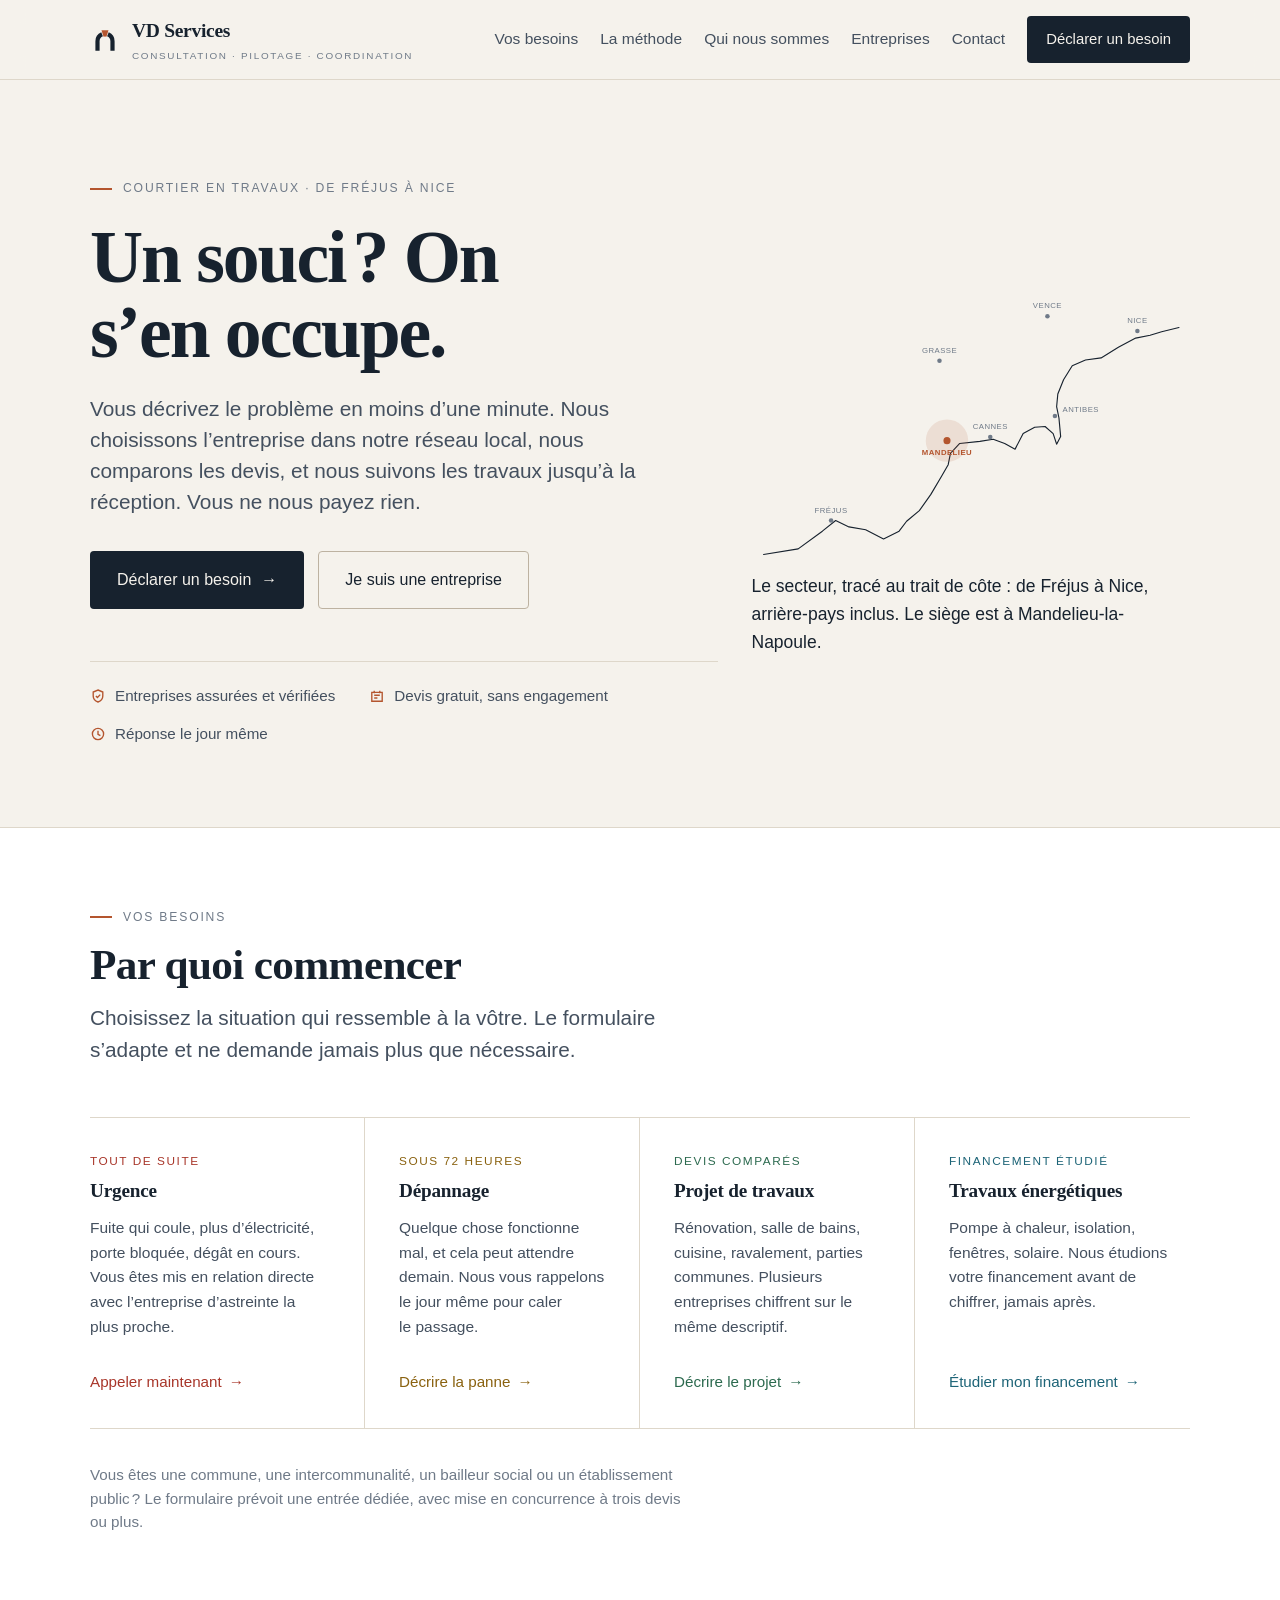
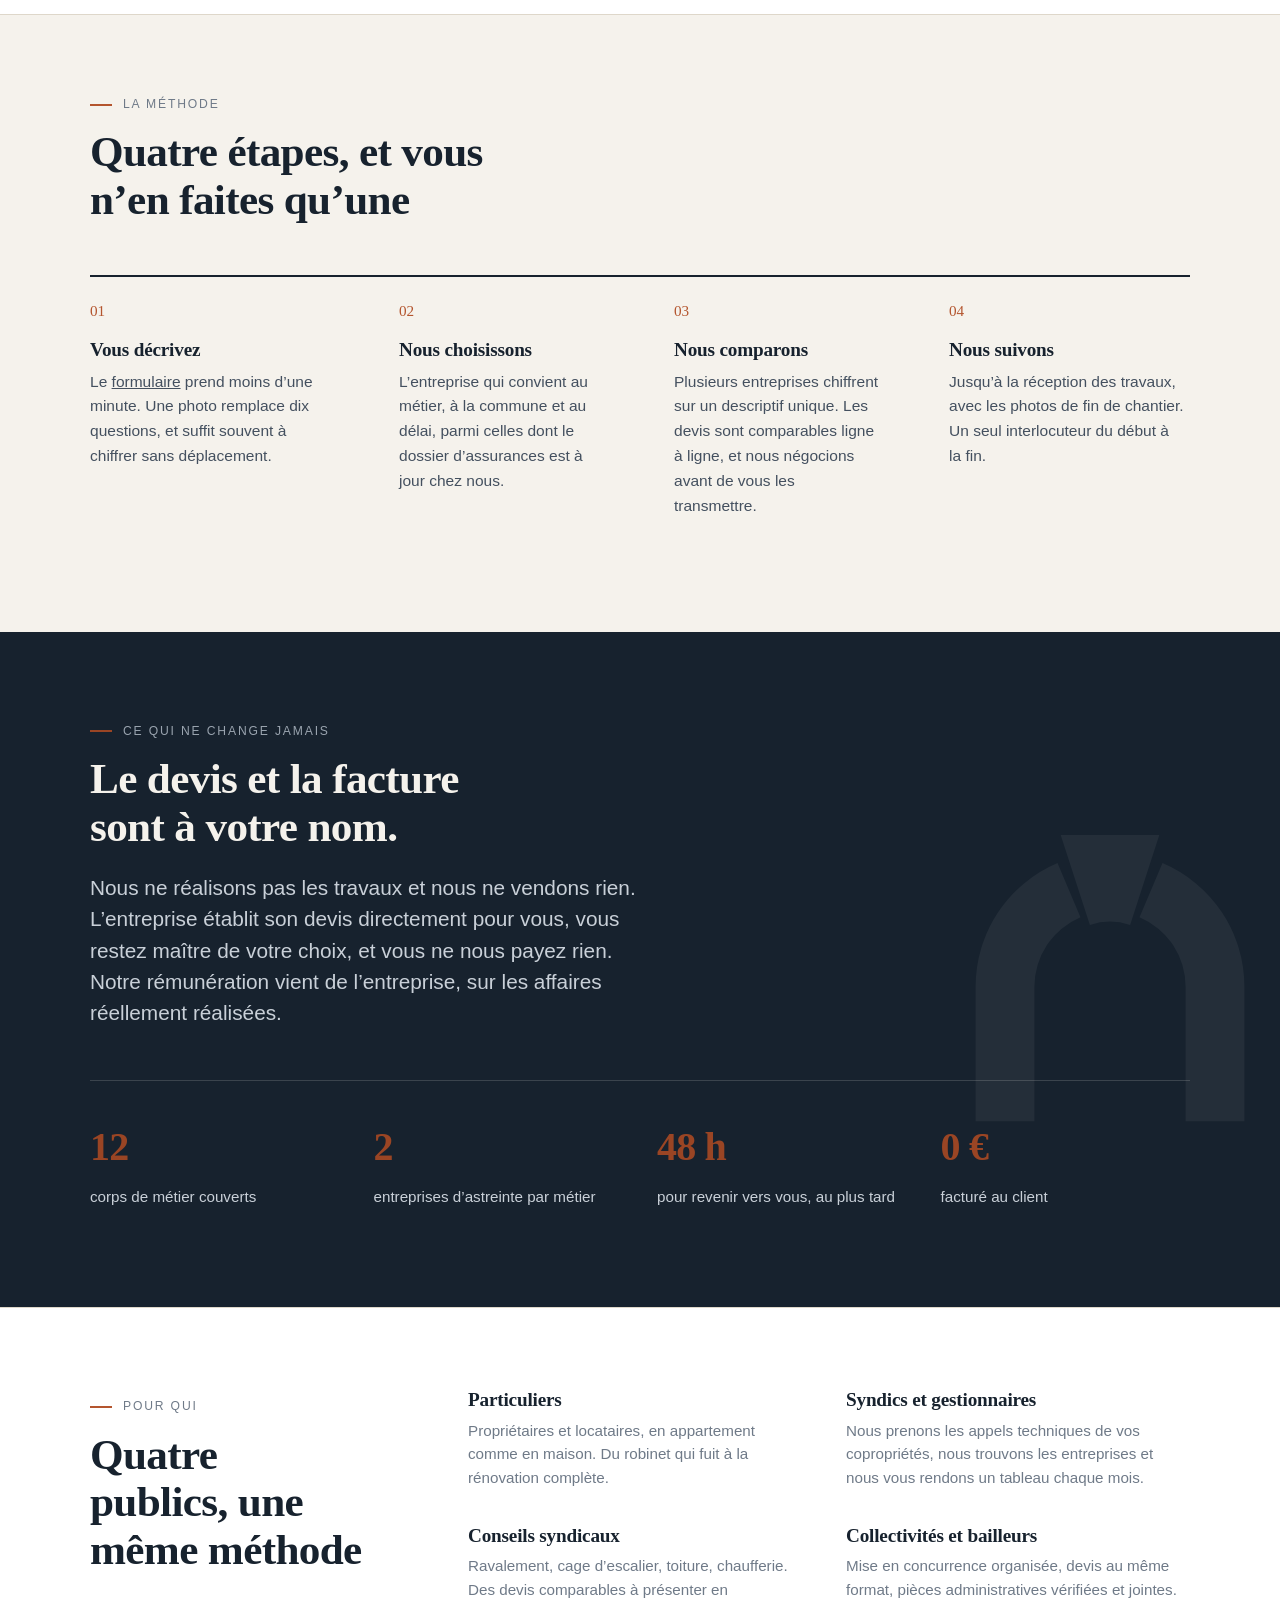
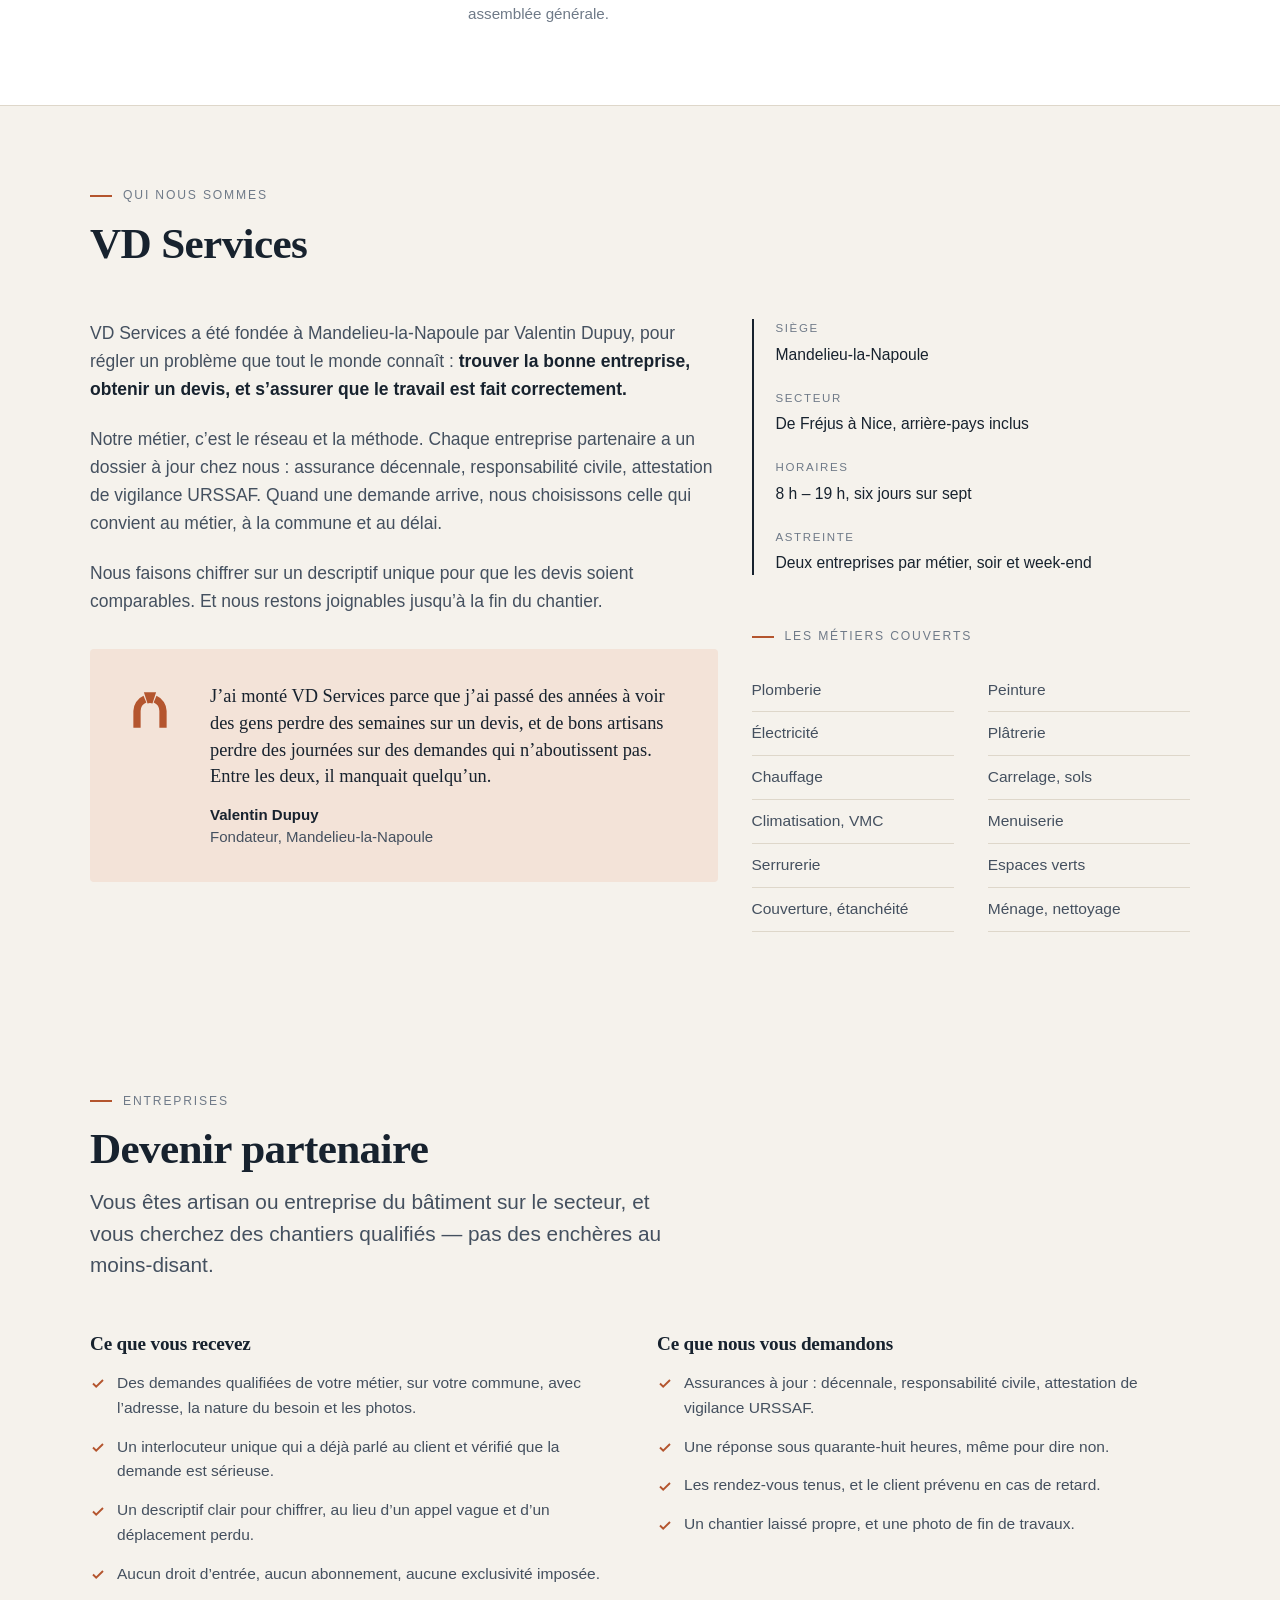
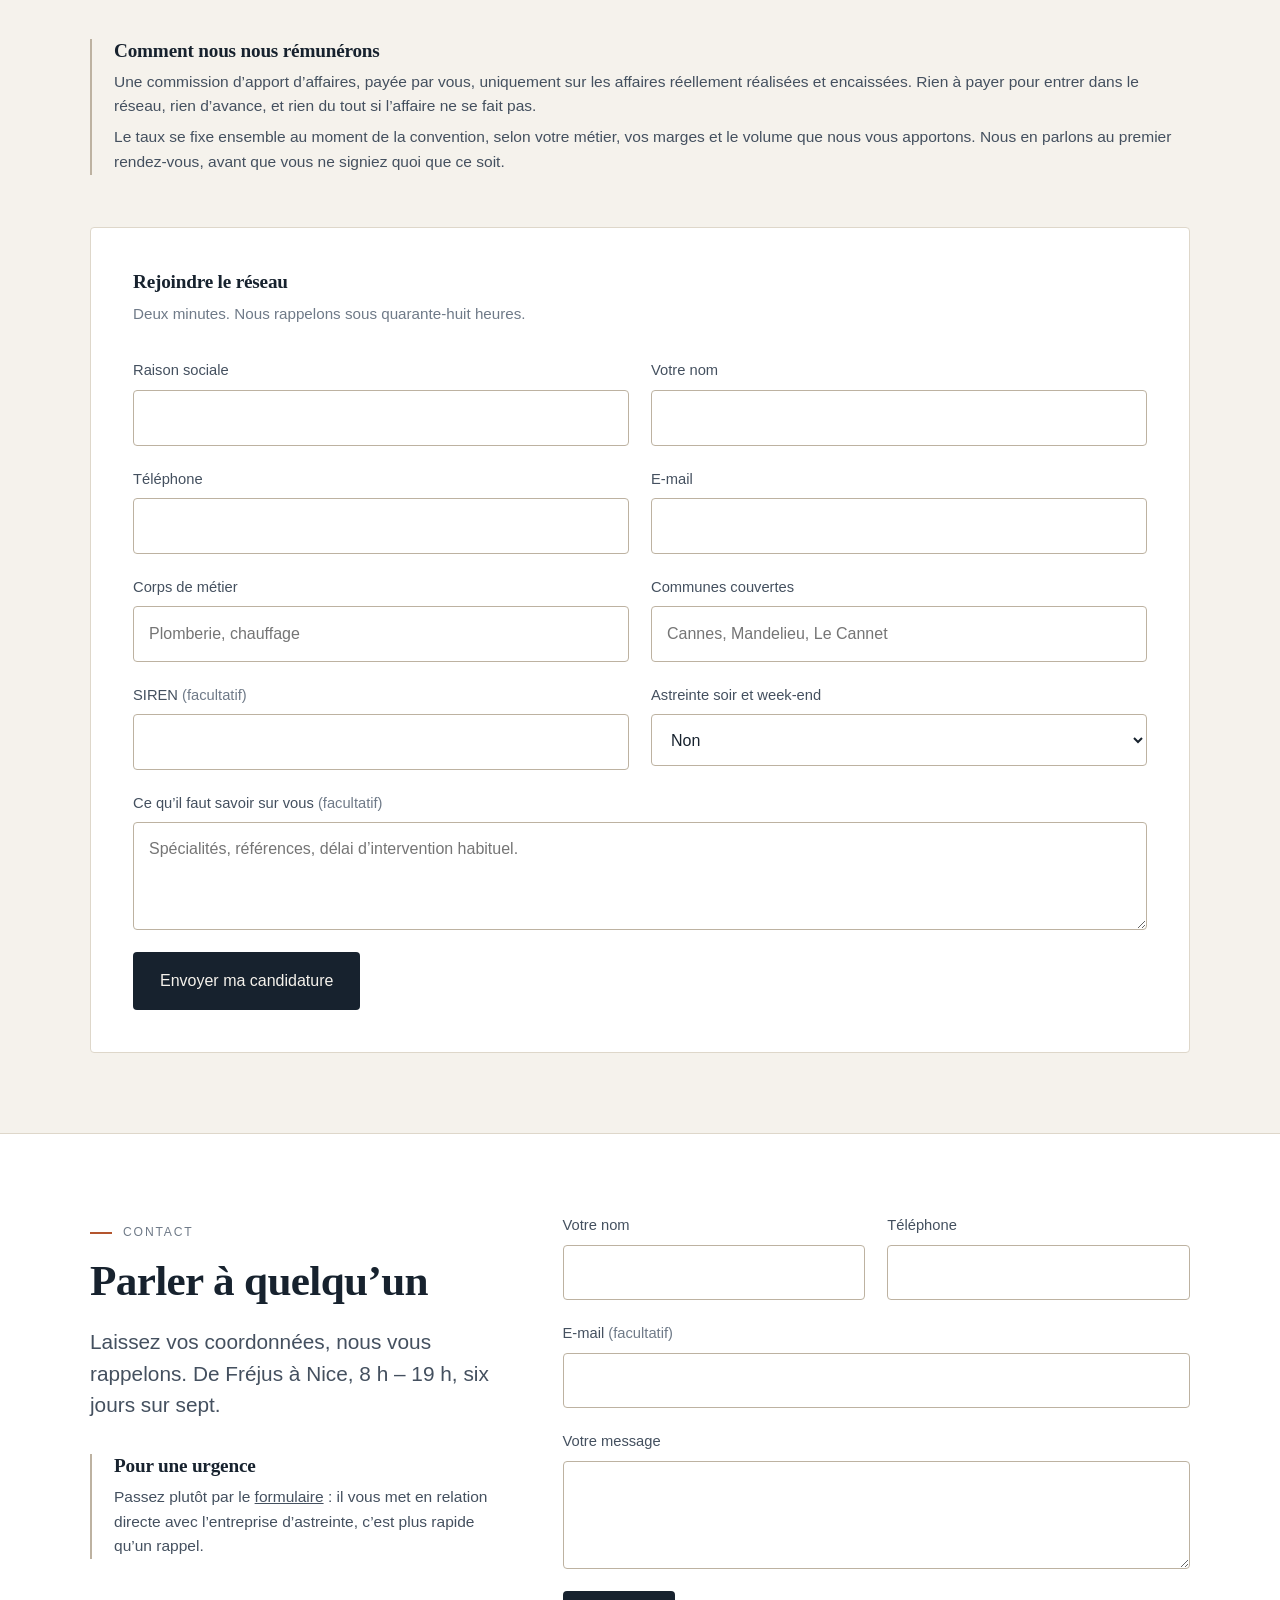
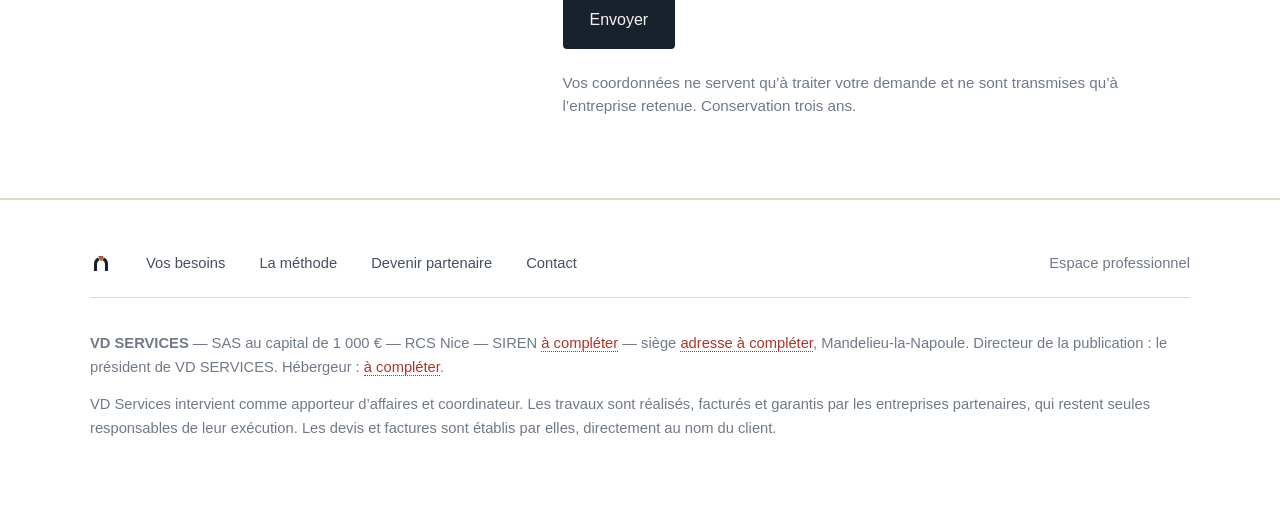
==== site/index.html @ b7eb92fb "Une identite : un arc, une encre, deux fontes LA MARQUE. « VD » dans une fonte Google sur un carre b" ====
<!doctype html>
<html lang="fr">
<head>
<meta charset="utf-8">
<meta name="viewport" content="width=device-width,initial-scale=1,viewport-fit=cover">
<meta name="theme-color" content="#17222E">
<link rel="icon" href="/favicon.svg" type="image/svg+xml">
<link rel="icon" href="/favicon.ico" sizes="32x32">
<meta name="description" content="VD Services, Mandelieu-la-Napoule. Vous décrivez le problème, nous choisissons l’entreprise, nous négocions les devis et nous suivons les travaux. Secteur Fréjus – Nice.">
<meta name="robots" content="index,follow">
<meta property="og:title" content="VD Services — un souci ? On s’en occupe.">
<meta property="og:description" content="Courtier en travaux sur la Côte d’Azur, de Fréjus à Nice.">
<meta property="og:type" content="website">
<title>VD Services</title>
<link rel="preload" href="/polices/inter-latin.woff2" as="font" type="font/woff2" crossorigin>
<link rel="preload" href="/polices/source-serif-latin.woff2" as="font" type="font/woff2" crossorigin>
<link rel="stylesheet" href="/polices/polices.css">
<style>
/* =====================================================================
   VD SERVICES — page d'accueil

   L'IDENTITÉ
   La marque est un arc et sa clé de voûte : la pierre qu'on pose en
   dernier, qui ne porte rien elle-même, et sans laquelle tout le reste
   tombe. C'est la place de VD Services entre un client et des artisans,
   et c'est aussi la forme de toutes les portes de vieux village d'ici.
   Elle est construite, pas dessinée : deux cercles et deux angles.

   Deux couleurs, et une seule chaude. L'encre — un noir bleuté, celui
   d'un plan — porte le texte, les boutons et la marque. La terre cuite
   ne sert qu'à une chose à la fois : la clé de voûte, un filet, un
   chiffre. Les quatre couleurs des parcours restent, mais réduites à un
   repère de deux pixels : elles codent, elles ne décorent pas.

   Deux fontes, servies par le domaine. Source Serif pour ce qui se
   lit de loin, Inter pour ce qui se lit de près. L'écart entre les deux
   fait la hiérarchie ; aucune ombre, aucun dégradé n'y participe.

   LE RYTHME
   Une grille de douze colonnes, et des blocs qui n'y occupent pas tous
   la même place : le texte à sept colonnes, une carte à cinq, une bande
   pleine largeur. C'est ce décalage qui distingue une page composée
   d'une page empilée.
   ===================================================================== */

:root{
  /* --- l'encre et le papier --- */
  --papier:#F5F2EC; --papier-2:#EDE8DF; --blanc:#FFFFFF;
  --encre:#17222E; --encre-2:#44505F; --encre-3:#6F7A88;
  --ligne:#DED7CA; --ligne-forte:#BDB2A1;
  /* --- la clé de voûte, et rien d'autre --- */
  --terre:#B4552E; --terre-2:#9A4524; --terre-claire:#F3E3D8;
  /* --- les quatre parcours : un repère, pas un décor --- */
  --urg:#A8362A; --dep:#8A6210; --pro:#2C6A4F; --ene:#1D6477;
  --sur-encre:#F5F2EC;
  --ombre-1:0 1px 2px rgba(23,34,46,.04);
  --ombre-2:0 1px 2px rgba(23,34,46,.04), 0 16px 40px -28px rgba(23,34,46,.45);
  /* --- la suite, partout la même --- */
  --e1:8px; --e2:14px; --e3:22px; --e4:34px; --e5:52px; --e6:80px;
  --r:4px;                       /* presque droit : la pierre n'est pas ronde */
  --t:180ms cubic-bezier(.22,.61,.36,1);
  --serif:"Source Serif 4",Georgia,"Times New Roman",serif;
  --sans:"Inter",-apple-system,"Segoe UI",Roboto,sans-serif;
  --marque-cle:var(--terre);
}
@media (prefers-color-scheme: dark){:root:not([data-theme="light"]){
  --papier:#12171D; --papier-2:#191F27; --blanc:#1B222B;
  --encre:#ECE7DE; --encre-2:#B6BDC6; --encre-3:#848E99;
  --ligne:#252D37; --ligne-forte:#3B4552;
  --terre:#D9825A; --terre-2:#E79A74; --terre-claire:#2E1F18;
  --urg:#E08B80; --dep:#D4AC5E; --pro:#74C09B; --ene:#6FB4CB;
  --sur-encre:#12171D;
  --ombre-1:0 1px 2px rgba(0,0,0,.5);
  --ombre-2:0 1px 2px rgba(0,0,0,.45), 0 18px 44px -30px rgba(0,0,0,.95);
}}
:root[data-theme="dark"]{
  --papier:#12171D; --papier-2:#191F27; --blanc:#1B222B;
  --encre:#ECE7DE; --encre-2:#B6BDC6; --encre-3:#848E99;
  --ligne:#252D37; --ligne-forte:#3B4552;
  --terre:#D9825A; --terre-2:#E79A74; --terre-claire:#2E1F18;
  --urg:#E08B80; --dep:#D4AC5E; --pro:#74C09B; --ene:#6FB4CB;
  --sur-encre:#12171D;
  --ombre-1:0 1px 2px rgba(0,0,0,.5);
  --ombre-2:0 1px 2px rgba(0,0,0,.45), 0 18px 44px -30px rgba(0,0,0,.95);
}

*{box-sizing:border-box}
html{scroll-behavior:smooth;-webkit-text-size-adjust:100%}
body{margin:0;background:var(--papier);color:var(--encre);font-family:var(--sans);
  font-size:17.5px;line-height:1.6;font-feature-settings:"cv05","ss01";
  -webkit-font-smoothing:antialiased;text-rendering:optimizeLegibility}
h1,h2,h3{margin:0;font-family:var(--serif);font-weight:600;letter-spacing:-.015em;text-wrap:balance}
h1{font-size:clamp(2.7rem,6.4vw,4.6rem);line-height:1.02;letter-spacing:-.028em}
h2{font-size:clamp(1.9rem,3.6vw,2.7rem);line-height:1.1}
h3{font-size:1.2rem;line-height:1.3;letter-spacing:-.01em}
p{margin:0;text-wrap:pretty}
a{color:inherit;transition:color var(--t)}
strong{font-weight:600}
button,input,select,textarea{font:inherit;color:inherit}
*:focus-visible{outline:2px solid var(--terre);outline-offset:3px;border-radius:2px}
::selection{background:var(--terre-claire);color:var(--encre)}
@media (prefers-reduced-motion:reduce){html{scroll-behavior:auto}*{animation:none!important;transition:none!important}}

/* ----- la grille ---------------------------------------------------- */
.wrap{max-width:1180px;margin-inline:auto;padding-inline:clamp(18px,4.5vw,40px)}
.grille{display:grid;grid-template-columns:repeat(12,1fr);gap:var(--e4)}
@media (max-width:900px){.grille{grid-template-columns:1fr}}
.sept{grid-column:span 7} .cinq{grid-column:span 5}
.six{grid-column:span 6} .huit{grid-column:span 8} .quatre{grid-column:span 4}
@media (max-width:900px){.sept,.cinq,.six,.huit,.quatre{grid-column:1/-1}}

.oeil{font-size:.76rem;font-weight:500;letter-spacing:.15em;text-transform:uppercase;
  color:var(--encre-3);display:inline-flex;align-items:center;gap:11px}
.oeil::before{content:"";width:22px;height:2px;background:var(--terre);flex:none}
.chapeau{font-size:clamp(1.1rem,1.9vw,1.3rem);line-height:1.5;color:var(--encre-2);max-width:52ch}
.menu-note{font-size:.95rem;color:var(--encre-3);line-height:1.55}
.nombre{font-variant-numeric:tabular-nums}

/* ----- en-tête -------------------------------------------------------- */
.entete{position:sticky;top:0;z-index:40;background:var(--papier);border-bottom:1px solid var(--ligne)}
@supports (backdrop-filter:blur(1px)) and (background:color-mix(in srgb,red 50%,transparent)){
  .entete{background:color-mix(in srgb,var(--papier) 84%,transparent);backdrop-filter:saturate(1.3) blur(12px)}
}
.nav{display:flex;align-items:center;gap:var(--e3);padding-block:15px}
.marque{display:flex;align-items:center;gap:12px;margin-right:auto;text-decoration:none;min-width:0}
.marque svg{width:30px;height:30px;flex:none;color:var(--encre);transition:color var(--t)}
.marque b{font-family:var(--serif);font-weight:600;font-size:1.22rem;letter-spacing:-.015em;white-space:nowrap}
.marque i{display:block;font-style:normal;font-size:.62rem;letter-spacing:.17em;text-transform:uppercase;
  color:var(--encre-3);margin-top:2px;white-space:nowrap}
@media (max-width:1180px){.marque i{display:none}}
.marque:hover svg{color:var(--terre)}
.liens{display:flex;gap:var(--e3);align-items:center}
.liens a{font-size:.97rem;color:var(--encre-2);text-decoration:none;position:relative;padding-block:5px;
  white-space:nowrap}
.liens a::after{content:"";position:absolute;left:0;right:100%;bottom:0;height:1.5px;background:var(--terre);
  transition:right var(--t)}
.liens a:hover{color:var(--encre)} .liens a:hover::after{right:0}
.menu{display:none}
.menu summary{list-style:none;cursor:pointer;display:flex;align-items:center;gap:9px;
  padding:10px 14px;border:1px solid var(--ligne-forte);border-radius:var(--r);font-size:.93rem}
.menu summary::-webkit-details-marker{display:none}
.menu summary i{width:16px;height:1.5px;background:currentColor;position:relative;display:block;flex:none}
.menu summary i::before,.menu summary i::after{content:"";position:absolute;left:0;width:16px;height:1.5px;background:currentColor}
.menu summary i::before{top:-5px} .menu summary i::after{top:5px}
.menu[open] .panneau{display:flex}
.panneau{display:none;flex-direction:column;position:absolute;left:0;right:0;top:100%;
  background:var(--blanc);border-bottom:1px solid var(--ligne);box-shadow:var(--ombre-2);padding:var(--e2)}
.panneau a{padding:14px var(--e2);text-decoration:none;color:var(--encre);font-size:1.02rem}
.panneau a:hover{background:var(--papier-2)}
.panneau a.btn{color:var(--sur-encre);margin:var(--e1) 0 var(--e2)}
.panneau a.btn:hover{background:var(--terre)}
@media (max-width:900px){
  .liens{display:none} .menu{display:block} .entete .wrap{position:relative}
  #cta-haut{display:none} .marque i{display:none}
}

/* ----- boutons --------------------------------------------------------- */
.btn{display:inline-flex;align-items:center;justify-content:center;gap:10px;
  background:var(--encre);color:var(--sur-encre);border:1px solid transparent;border-radius:var(--r);
  padding:15px 26px;min-height:50px;font-weight:500;font-size:1rem;cursor:pointer;
  text-decoration:none;text-align:center;white-space:nowrap;
  transition:background var(--t),transform var(--t),box-shadow var(--t)}
.btn:hover{background:var(--terre);box-shadow:var(--ombre-2)}
.btn:active{transform:translateY(1px);box-shadow:none}
.btn.sm{padding:11px 18px;min-height:42px;font-size:.93rem}
.btn.vide{background:transparent;color:var(--encre);border-color:var(--ligne-forte)}
.btn.vide:hover{background:var(--blanc);border-color:var(--encre);color:var(--encre);box-shadow:none}
.btn .fleche{transition:transform var(--t)}
.btn:hover .fleche{transform:translateX(3px)}

/* ----- sections --------------------------------------------------------- */
section{padding-block:var(--e6);scroll-margin-top:78px}
section.blanc{background:var(--blanc);border-block:1px solid var(--ligne)}
.titre{max-width:60ch;display:flex;flex-direction:column;gap:var(--e2);margin-bottom:var(--e5)}

/* ----- hero -------------------------------------------------------------- */
.hero{padding-block:clamp(48px,7vw,90px) var(--e6)}
.hero .grille{align-items:center}
.hero h1{margin-top:var(--e3)}
.hero .chapeau{margin-top:var(--e3)}
.hero .actes{display:flex;flex-wrap:wrap;gap:var(--e2);margin-top:var(--e4)}
.preuves{display:flex;flex-wrap:wrap;gap:var(--e2) var(--e4);margin-top:var(--e5);padding-top:var(--e3);
  border-top:1px solid var(--ligne);font-size:.95rem;color:var(--encre-2)}
.preuves span{display:inline-flex;align-items:center;gap:9px}
.preuves svg{width:16px;height:16px;flex:none;color:var(--terre)}

/* ----- la carte du secteur ------------------------------------------------
   Tracée depuis les coordonnées du littoral, les mêmes que la plateforme
   emploie pour placer les copropriétés. Ce n'est pas une illustration
   achetée : c'est la zone d'intervention, au bon endroit. */
.carte{width:100%;height:auto;display:block}
.carte .trait{fill:none;stroke:var(--encre);stroke-width:1.6;stroke-linejoin:round;stroke-linecap:round}
.carte .ville{fill:var(--encre-3)}
.carte .nom{font-family:var(--sans);font-size:11px;letter-spacing:.06em;fill:var(--encre-3);text-transform:uppercase}
.carte .siege{fill:var(--terre)}
.carte .siege-nom{fill:var(--terre);font-weight:600}
.carte .halo{fill:var(--terre);opacity:.13}
.carte figcaption{font-size:.84rem;color:var(--encre-3)}
figure.carte-bloc{margin:0;display:flex;flex-direction:column;gap:var(--e2)}

/* ----- les quatre besoins -------------------------------------------------- */
.besoins{display:grid;grid-template-columns:repeat(auto-fit,minmax(246px,1fr));gap:0;
  border-top:1px solid var(--ligne)}
.besoin{padding:var(--e4) var(--e4) var(--e4) 0;border-bottom:1px solid var(--ligne);text-decoration:none;
  display:flex;flex-direction:column;gap:var(--e1);position:relative;transition:background var(--t)}
@media (min-width:760px){
  .besoin{padding-inline:var(--e4);border-right:1px solid var(--ligne)}
  .besoin:first-child{padding-left:0}
  .besoin:last-child{border-right:0;padding-right:0}
}
.besoin:hover{background:var(--papier-2)}
section.blanc .besoin:hover{background:var(--papier)}
.besoin::before{content:"";position:absolute;left:0;top:-1px;width:0;height:2px;background:currentColor;
  transition:width var(--t)}
.besoin:hover::before{width:100%}
.besoin.u{color:var(--urg)} .besoin.d{color:var(--dep)}
.besoin.p{color:var(--pro)} .besoin.e{color:var(--ene)}
.besoin .quand{font-size:.74rem;font-weight:500;letter-spacing:.13em;text-transform:uppercase}
.besoin h3{color:var(--encre)}
.besoin p{font-size:.97rem;color:var(--encre-2);margin-top:4px}
.besoin .aller{margin-top:auto;padding-top:var(--e3);font-size:.95rem;font-weight:500;
  display:inline-flex;align-items:center;gap:7px}
.besoin .aller em{font-style:normal;transition:transform var(--t)}
.besoin:hover .aller em{transform:translateX(4px)}

/* ----- la méthode ---------------------------------------------------------- */
.etapes{list-style:none;margin:0;padding:0;display:grid;gap:0;
  grid-template-columns:repeat(auto-fit,minmax(222px,1fr));counter-reset:et}
.etapes li{counter-increment:et;padding:var(--e3) var(--e4) var(--e4) 0;border-top:2px solid var(--encre)}
@media (min-width:760px){.etapes li{padding-inline:var(--e4)}
  .etapes li:first-child{padding-left:0} .etapes li:last-child{padding-right:0}}
.etapes li::before{content:counter(et,decimal-leading-zero);font-family:var(--serif);font-size:.95rem;
  color:var(--terre);display:block;margin-bottom:var(--e2);font-variant-numeric:tabular-nums}
.etapes p{font-size:.97rem;color:var(--encre-2);margin-top:7px}

/* ----- la bande d'engagement ------------------------------------------------ */
.bande{background:var(--encre);color:var(--sur-encre);position:relative;overflow:hidden}
.bande .filigrane{position:absolute;right:-40px;top:50%;transform:translateY(-50%);
  width:min(420px,42vw);height:auto;color:var(--sur-encre);opacity:.055;pointer-events:none}
.bande .wrap{position:relative}   /* la section porte deja son souffle */
.bande h2{max-width:18ch}
.bande .chapeau{color:#C9D0D8}
.bande .oeil{color:#9AA4AF}
.bande .oeil::before{background:var(--terre-2)}
.faits{display:grid;grid-template-columns:repeat(auto-fit,minmax(160px,1fr));gap:var(--e4);
  margin-top:var(--e5);padding-top:var(--e4);border-top:1px solid rgba(245,242,236,.16)}
.faits dt{font-family:var(--serif);font-weight:600;font-size:clamp(1.8rem,3.4vw,2.5rem);
  letter-spacing:-.02em;color:var(--terre-2);font-variant-numeric:tabular-nums}
.faits dd{margin:6px 0 0;font-size:.95rem;color:#C9D0D8}

/* ----- métiers, identité ---------------------------------------------------- */
.metiers{columns:2;column-gap:var(--e4);list-style:none;margin:var(--e3) 0 0;padding:0;font-size:.97rem}
@media (max-width:520px){.metiers{columns:1}}
.metiers li{break-inside:avoid;padding:9px 0;border-bottom:1px solid var(--ligne);color:var(--encre-2)}
.texte p+p{margin-top:var(--e3)} .texte p{max-width:64ch;color:var(--encre-2)}
.texte p strong{color:var(--encre)}
.fiche{border-left:2px solid var(--encre);padding-left:var(--e3)}
.fiche dl{display:grid;gap:var(--e3);margin:0}
.fiche dt{font-size:.72rem;font-weight:500;letter-spacing:.14em;text-transform:uppercase;color:var(--encre-3)}
.fiche dd{margin:4px 0 0;font-size:.98rem}
.note-bloc{border-left:2px solid var(--ligne-forte);padding-left:var(--e3);margin-top:var(--e4)}
.note-bloc p{font-size:.97rem;color:var(--encre-2);margin-top:6px;max-width:none}

/* ----- le mot signé ---------------------------------------------------------- */
.mot{background:var(--terre-claire);border-radius:var(--r);padding:var(--e4);margin-top:var(--e4);
  display:grid;grid-template-columns:auto 1fr;gap:var(--e3) var(--e4);align-items:start}
@media (max-width:560px){.mot{grid-template-columns:1fr}}
.mot .vignette{width:52px;height:52px;flex:none;color:var(--terre)}
.mot p{font-family:var(--serif);font-size:1.15rem;line-height:1.45;color:var(--encre);max-width:52ch}
.mot .signe{font-family:var(--sans);font-size:.94rem;color:var(--encre-2);margin-top:var(--e2)}
.mot .signe b{font-weight:600;color:var(--encre);display:block}

/* ----- avis -------------------------------------------------------------------
   La section n'existe que s'il y a quelque chose à montrer : cachée tant
   que la liste est vide, plus bas dans le script. Un site qui affiche
   « aucun avis pour le moment » fait pire que rien. */
.avis{display:grid;grid-template-columns:repeat(auto-fit,minmax(282px,1fr));gap:var(--e4)}
.avis figure{margin:0;display:flex;flex-direction:column;gap:var(--e2);
  border-top:2px solid var(--ligne);padding-top:var(--e3)}
.avis .notes{color:var(--terre);font-size:.95rem;letter-spacing:.16em}
.avis blockquote{margin:0;font-family:var(--serif);font-size:1.12rem;line-height:1.45;color:var(--encre)}
.avis figcaption{margin-top:auto;padding-top:var(--e2);font-size:.92rem;color:var(--encre-3)}
.avis figcaption b{font-weight:600;color:var(--encre-2)}

/* ----- partenaires ------------------------------------------------------------ */
.liste{list-style:none;margin:var(--e2) 0 0;padding:0;display:flex;flex-direction:column;gap:var(--e2)}
.liste li{padding-left:27px;position:relative;font-size:.97rem;color:var(--encre-2)}
.liste li svg{position:absolute;left:0;top:.28em;width:16px;height:16px;color:var(--terre)}

/* ----- formulaires -------------------------------------------------------------- */
form{display:flex;flex-direction:column;gap:var(--e3);margin-top:var(--e4)}
form .btn{align-self:flex-start}
@media (max-width:620px){form .btn{align-self:stretch}}
.champ{display:flex;flex-direction:column;gap:7px}
.champ label{font-size:.92rem;font-weight:500;color:var(--encre-2)}
.champ label i{font-style:normal;color:var(--encre-3);font-weight:400}
.champ input,.champ select,.champ textarea{background:var(--blanc);border:1px solid var(--ligne-forte);
  border-radius:var(--r);padding:14px 15px;font-size:1rem;width:100%;min-height:52px;
  transition:border-color var(--t),box-shadow var(--t)}
.champ input:hover,.champ textarea:hover,.champ select:hover{border-color:var(--encre-3)}
.champ input:focus,.champ textarea:focus,.champ select:focus{outline:none;border-color:var(--encre);
  box-shadow:0 0 0 3px var(--terre-claire)}
.champ textarea{min-height:108px;resize:vertical;line-height:1.5}
.duo{display:grid;grid-template-columns:1fr 1fr;gap:var(--e3)}
@media (max-width:620px){.duo{grid-template-columns:1fr}}
.sortie{border-left:2px solid var(--terre);padding:var(--e2) var(--e3);font-size:.94rem;line-height:1.6;
  white-space:pre-wrap;overflow-wrap:anywhere;display:none;background:var(--papier-2);border-radius:0 var(--r) var(--r) 0}
.sortie.on{display:block}
.encart{background:var(--blanc);border:1px solid var(--ligne);border-radius:var(--r);
  padding:clamp(24px,3.5vw,42px)}

/* ----- pied ---------------------------------------------------------------------- */
.acompleter{color:var(--urg);border-bottom:1px dotted var(--urg)}
footer{background:var(--blanc);border-top:1px solid var(--ligne);padding-block:var(--e5) var(--e6);
  font-size:.92rem;color:var(--encre-3);line-height:1.6}
footer .fl{display:flex;flex-wrap:wrap;gap:var(--e2) var(--e4);margin-bottom:var(--e4);
  padding-bottom:var(--e3);border-bottom:1px solid var(--ligne);align-items:center}
footer .fl svg{width:22px;height:22px;color:var(--encre)}
footer a{text-decoration:none;color:var(--encre-2)}
footer a:hover{color:var(--encre)}
/* L'entree de la plateforme : presente, sans peser autant que les
   rubriques publiques. Elle ne s'adresse pas au meme lecteur. */
footer .fl .interne{margin-left:auto;color:var(--encre-3)}
@media(max-width:620px){footer .fl .interne{margin-left:0}}
footer p+p{margin-top:var(--e2)}

/* ----- l'apparition ---------------------------------------------------------------
   Six pixels et deux dixièmes de seconde. Une page sérieuse ne fait pas
   voler ses blocs ; elle les pose. */
.monte{opacity:0;transform:translateY(7px)}
.monte.vu{opacity:1;transform:none;transition:opacity 620ms ease,transform 620ms cubic-bezier(.22,.61,.36,1)}
@media (prefers-reduced-motion:reduce){.monte{opacity:1;transform:none}}
</style>
</head>
<body>

<header class="entete">
  <div class="wrap nav">
    <a class="marque" href="/" aria-label="VD Services, retour à l’accueil">
      <svg viewBox="0 0 100 100" aria-hidden="true" focusable="false">
        <g fill="currentColor">
          <path d="M18 86 L18 54 A32 32 0 0 1 37.50 24.54 L42.97 37.43 A18 18 0 0 0 32 54 L32 86 Z"/>
          <path d="M82 86 L82 54 A32 32 0 0 0 62.50 24.54 L57.03 37.43 A18 18 0 0 1 68 54 L68 86 Z"/>
        </g>
        <path d="M38.26 17.86 L61.74 17.86 L54.79 39.26 A15.5 15.5 0 0 0 45.21 39.26 Z" fill="var(--marque-cle)"/>
      </svg>
      <span><b>VD Services</b><i>Consultation · Pilotage · Coordination</i></span>
    </a>
    <nav class="liens">
      <a href="#besoins">Vos besoins</a>
      <a href="#methode">La méthode</a>
      <a href="#maison">Qui nous sommes</a>
      <a href="#partenaires">Entreprises</a>
      <a href="#contact">Contact</a>
    </nav>
    <a class="btn sm" id="cta-haut" href="#besoins">Déclarer un besoin</a>
    <details class="menu">
      <summary aria-label="Ouvrir le menu"><i></i>Menu</summary>
      <nav class="panneau">
        <a class="btn" id="cta-menu" href="#besoins">Déclarer un besoin</a>
        <a href="#besoins">Vos besoins</a>
        <a href="#methode">La méthode</a>
        <a href="#maison">Qui nous sommes</a>
        <a href="#partenaires">Entreprises</a>
        <a href="#contact">Contact</a>
      </nav>
    </details>
  </div>
</header>

<main>

  <section class="hero">
    <div class="wrap grille">
      <div class="sept">
        <span class="oeil">Courtier en travaux · de Fréjus à Nice</span>
        <h1>Un souci ? On s’en occupe.</h1>
        <p class="chapeau">Vous décrivez le problème en moins d’une minute. Nous choisissons
          l’entreprise dans notre réseau local, nous comparons les devis, et nous suivons les
          travaux jusqu’à la réception. Vous ne nous payez rien.</p>
        <div class="actes">
          <a class="btn" id="cta-form" href="#besoins">Déclarer un besoin <span class="fleche" aria-hidden="true">→</span></a>
          <a class="btn vide" href="#partenaires">Je suis une entreprise</a>
        </div>
        <div class="preuves">
          <span><svg viewBox="0 0 20 20" fill="none" stroke="currentColor" stroke-width="1.7" aria-hidden="true"><path d="M10 2.5l6 2.5v5c0 3.4-2.4 6.3-6 7.5-3.6-1.2-6-4.1-6-7.5V5z"/><path d="M7.4 10l1.9 1.9 3.5-3.6"/></svg>Entreprises assurées et vérifiées</span>
          <span><svg viewBox="0 0 20 20" fill="none" stroke="currentColor" stroke-width="1.7" aria-hidden="true"><path d="M3.5 5.5h13v11h-13z"/><path d="M6.5 9h7M6.5 12.5h4"/><path d="M6.5 3.5v3M13.5 3.5v3"/></svg>Devis gratuit, sans engagement</span>
          <span><svg viewBox="0 0 20 20" fill="none" stroke="currentColor" stroke-width="1.7" aria-hidden="true"><circle cx="10" cy="10" r="7"/><path d="M10 6v4.3l3 1.8"/></svg>Réponse le jour même</span>
        </div>
      </div>

      <figure class="cinq carte-bloc monte">
        <svg class="carte" viewBox="0 0 620 420" role="img" aria-label="Le secteur couvert, de Fréjus à Nice">
          <path class="trait" d="M16.3 415 L65.3 407 L99.5 382 L118.3 367 L137.1 376 L160.7 380 L186 393 L208 382 L218.6 368 L236.6 353 L252.9 330 L267.6 305 L277.4 288 L280.6 272 L293.7 258 L322.2 255 L341 252 L357.3 258 L372 266 L383.4 244 L399.7 235 L414.4 234 L425.8 244 L430.7 259 L436.4 248 L434 222 L430.7 206 L432.4 188 L440.5 168 L452.8 148 L471.5 140 L493.6 137 L518 122 L542.5 109 L562.9 105 L579.2 100 L603.7 94"/>
          <circle class="halo" cx="275.7" cy="254" r="30"/>
          <circle class="ville" cx="111.8" cy="367" r="3.2"/><text class="nom" x="111.8" y="356" text-anchor="middle">Fréjus</text>
          <circle class="ville" cx="265.1" cy="141" r="3.2"/><text class="nom" x="265.1" y="130" text-anchor="middle">Grasse</text>
          <circle class="siege" cx="275.7" cy="254" r="5"/><text class="nom siege-nom" x="275.7" y="275" text-anchor="middle">Mandelieu</text>
          <circle class="ville" cx="336.9" cy="249" r="3.2"/><text class="nom" x="336.9" y="238" text-anchor="middle">Cannes</text>
          <circle class="ville" cx="428.3" cy="219" r="3.2"/><text class="nom" x="439" y="214" text-anchor="start">Antibes</text>
          <circle class="ville" cx="417.7" cy="78" r="3.2"/><text class="nom" x="417.7" y="67" text-anchor="middle">Vence</text>
          <circle class="ville" cx="544.9" cy="99" r="3.2"/><text class="nom" x="544.9" y="88" text-anchor="middle">Nice</text>
        </svg>
        <figcaption>Le secteur, tracé au trait de côte : de Fréjus à Nice, arrière-pays inclus.
          Le siège est à Mandelieu-la-Napoule.</figcaption>
      </figure>
    </div>
  </section>

  <section id="besoins" class="blanc">
    <div class="wrap">
      <div class="titre monte">
        <span class="oeil">Vos besoins</span>
        <h2>Par quoi commencer</h2>
        <p class="chapeau">Choisissez la situation qui ressemble à la vôtre. Le formulaire s’adapte
          et ne demande jamais plus que nécessaire.</p>
      </div>
      <div class="besoins monte">
        <a class="besoin u" data-form="urgence">
          <span class="quand">Tout de suite</span>
          <h3>Urgence</h3>
          <p>Fuite qui coule, plus d’électricité, porte bloquée, dégât en cours. Vous êtes mis en relation directe avec l’entreprise d’astreinte la plus proche.</p>
          <span class="aller">Appeler maintenant <em aria-hidden="true">→</em></span>
        </a>
        <a class="besoin d" data-form="depannage">
          <span class="quand">Sous 72 heures</span>
          <h3>Dépannage</h3>
          <p>Quelque chose fonctionne mal, et cela peut attendre demain. Nous vous rappelons le jour même pour caler le passage.</p>
          <span class="aller">Décrire la panne <em aria-hidden="true">→</em></span>
        </a>
        <a class="besoin p" data-form="projet">
          <span class="quand">Devis comparés</span>
          <h3>Projet de travaux</h3>
          <p>Rénovation, salle de bains, cuisine, ravalement, parties communes. Plusieurs entreprises chiffrent sur le même descriptif.</p>
          <span class="aller">Décrire le projet <em aria-hidden="true">→</em></span>
        </a>
        <a class="besoin e" data-form="energie">
          <span class="quand">Financement étudié</span>
          <h3>Travaux énergétiques</h3>
          <p>Pompe à chaleur, isolation, fenêtres, solaire. Nous étudions votre financement avant de chiffrer, jamais après.</p>
          <span class="aller">Étudier mon financement <em aria-hidden="true">→</em></span>
        </a>
      </div>
      <p class="menu-note monte" style="margin-top:var(--e4);max-width:70ch">Vous êtes une commune, une
        intercommunalité, un bailleur social ou un établissement public ? Le formulaire prévoit une
        entrée dédiée, avec mise en concurrence à trois devis ou plus.</p>
    </div>
  </section>

  <section id="methode">
    <div class="wrap">
      <div class="titre monte">
        <span class="oeil">La méthode</span>
        <h2>Quatre étapes, et vous n’en faites qu’une</h2>
      </div>
      <ol class="etapes monte">
        <li>
          <h3>Vous décrivez</h3>
          <p>Le <a id="lien-form" href="#besoins">formulaire</a> prend moins d’une minute. Une photo
            remplace dix questions, et suffit souvent à chiffrer sans déplacement.</p>
        </li>
        <li>
          <h3>Nous choisissons</h3>
          <p>L’entreprise qui convient au métier, à la commune et au délai, parmi celles dont le
            dossier d’assurances est à jour chez nous.</p>
        </li>
        <li>
          <h3>Nous comparons</h3>
          <p>Plusieurs entreprises chiffrent sur un descriptif unique. Les devis sont comparables
            ligne à ligne, et nous négocions avant de vous les transmettre.</p>
        </li>
        <li>
          <h3>Nous suivons</h3>
          <p>Jusqu’à la réception des travaux, avec les photos de fin de chantier. Un seul
            interlocuteur du début à la fin.</p>
        </li>
      </ol>
    </div>
  </section>

  <section class="bande">
    <svg class="filigrane" viewBox="0 0 100 100" aria-hidden="true">
      <g fill="currentColor">
        <path d="M18 86 L18 54 A32 32 0 0 1 37.50 24.54 L42.97 37.43 A18 18 0 0 0 32 54 L32 86 Z"/>
        <path d="M82 86 L82 54 A32 32 0 0 0 62.50 24.54 L57.03 37.43 A18 18 0 0 1 68 54 L68 86 Z"/>
      </g>
      <path d="M38.26 17.86 L61.74 17.86 L54.79 39.26 A15.5 15.5 0 0 0 45.21 39.26 Z" fill="currentColor"/>
    </svg>
    <div class="wrap">
      <div class="grille">
        <div class="sept monte">
          <span class="oeil">Ce qui ne change jamais</span>
          <h2 style="margin-top:var(--e2)">Le devis et la facture sont à votre nom.</h2>
          <p class="chapeau" style="margin-top:var(--e3)">Nous ne réalisons pas les travaux et nous
            ne vendons rien. L’entreprise établit son devis directement pour vous, vous restez
            maître de votre choix, et vous ne nous payez rien. Notre rémunération vient de
            l’entreprise, sur les affaires réellement réalisées.</p>
        </div>
      </div>
      <dl class="faits monte">
        <div><dt class="nombre">12</dt><dd>corps de métier couverts</dd></div>
        <div><dt class="nombre">2</dt><dd>entreprises d’astreinte par métier</dd></div>
        <div><dt class="nombre">48 h</dt><dd>pour revenir vers vous, au plus tard</dd></div>
        <div><dt class="nombre">0 €</dt><dd>facturé au client</dd></div>
      </dl>
    </div>
  </section>

  <section id="pour-qui" class="blanc">
    <div class="wrap grille">
      <div class="quatre monte">
        <span class="oeil">Pour qui</span>
        <h2 style="margin-top:var(--e2)">Quatre publics, une même méthode</h2>
      </div>
      <div class="huit monte">
        <div class="grille" style="gap:var(--e4) var(--e4)">
          <div class="six"><h3>Particuliers</h3><p class="menu-note" style="margin-top:6px">Propriétaires et locataires, en appartement comme en maison. Du robinet qui fuit à la rénovation complète.</p></div>
          <div class="six"><h3>Syndics et gestionnaires</h3><p class="menu-note" style="margin-top:6px">Nous prenons les appels techniques de vos copropriétés, nous trouvons les entreprises et nous vous rendons un tableau chaque mois.</p></div>
          <div class="six"><h3>Conseils syndicaux</h3><p class="menu-note" style="margin-top:6px">Ravalement, cage d’escalier, toiture, chaufferie. Des devis comparables à présenter en assemblée générale.</p></div>
          <div class="six"><h3>Collectivités et bailleurs</h3><p class="menu-note" style="margin-top:6px">Mise en concurrence organisée, devis au même format, pièces administratives vérifiées et jointes.</p></div>
        </div>
      </div>
    </div>
  </section>

  <section id="maison">
    <div class="wrap">
      <div class="titre monte">
        <span class="oeil">Qui nous sommes</span>
        <h2>VD Services</h2>
      </div>
      <div class="grille">
        <div class="sept texte monte">
          <p>VD Services a été fondée à Mandelieu-la-Napoule par Valentin Dupuy, pour régler un
            problème que tout le monde connaît : <strong>trouver la bonne entreprise, obtenir un
            devis, et s’assurer que le travail est fait correctement.</strong></p>
          <p>Notre métier, c’est le réseau et la méthode. Chaque entreprise partenaire a un dossier
            à jour chez nous : assurance décennale, responsabilité civile, attestation de vigilance
            URSSAF. Quand une demande arrive, nous choisissons celle qui convient au métier, à la
            commune et au délai.</p>
          <p>Nous faisons chiffrer sur un descriptif unique pour que les devis soient comparables.
            Et nous restons joignables jusqu’à la fin du chantier.</p>
          <div class="mot">
            <svg class="vignette" viewBox="0 0 100 100" aria-hidden="true">
              <g fill="currentColor">
                <path d="M18 86 L18 54 A32 32 0 0 1 37.50 24.54 L42.97 37.43 A18 18 0 0 0 32 54 L32 86 Z"/>
                <path d="M82 86 L82 54 A32 32 0 0 0 62.50 24.54 L57.03 37.43 A18 18 0 0 1 68 54 L68 86 Z"/>
              </g>
              <path d="M38.26 17.86 L61.74 17.86 L54.79 39.26 A15.5 15.5 0 0 0 45.21 39.26 Z" fill="currentColor"/>
            </svg>
            <div>
              <p>J’ai monté VD Services parce que j’ai passé des années à voir des gens perdre des
                semaines sur un devis, et de bons artisans perdre des journées sur des demandes qui
                n’aboutissent pas. Entre les deux, il manquait quelqu’un.</p>
              <p class="signe"><b>Valentin Dupuy</b>Fondateur, Mandelieu-la-Napoule</p>
            </div>
          </div>
        </div>
        <div class="cinq monte">
          <div class="fiche">
            <dl>
              <div><dt>Siège</dt><dd>Mandelieu-la-Napoule</dd></div>
              <div><dt>Secteur</dt><dd>De Fréjus à Nice, arrière-pays inclus</dd></div>
              <div><dt>Horaires</dt><dd>8 h – 19 h, six jours sur sept</dd></div>
              <div><dt>Astreinte</dt><dd>Deux entreprises par métier, soir et week-end</dd></div>
            </dl>
          </div>
          <p class="oeil" style="margin-top:var(--e5)">Les métiers couverts</p>
          <ul class="metiers">
            <li>Plomberie</li><li>Électricité</li><li>Chauffage</li><li>Climatisation, VMC</li>
            <li>Serrurerie</li><li>Couverture, étanchéité</li><li>Peinture</li><li>Plâtrerie</li>
            <li>Carrelage, sols</li><li>Menuiserie</li><li>Espaces verts</li><li>Ménage, nettoyage</li>
          </ul>
        </div>
      </div>
    </div>
  </section>

  <!-- Cette section reste vide tant que la liste AVIS du script l'est.
       Elle ne contient que de vrais avis, recopies tels qu'ils ont ete
       ecrits : inventer un temoignage est une pratique commerciale
       trompeuse (article L121-2 du code de la consommation), et c'est
       precisement ce qui se controle sur un site de travaux. -->
  <section id="avis" class="blanc" hidden>
    <div class="wrap">
      <div class="titre">
        <span class="oeil">Ce qu’ils en disent</span>
        <h2>Les retours de nos clients</h2>
      </div>
      <div class="avis" id="avis-liste"></div>
      <p class="menu-note" style="margin-top:var(--e4)" id="avis-pied"></p>
    </div>
  </section>

  <section id="partenaires">
    <div class="wrap">
      <div class="titre monte">
        <span class="oeil">Entreprises</span>
        <h2>Devenir partenaire</h2>
        <p class="chapeau">Vous êtes artisan ou entreprise du bâtiment sur le secteur, et vous
          cherchez des chantiers qualifiés — pas des enchères au moins-disant.</p>
      </div>
      <div class="grille monte">
        <div class="six">
          <h3>Ce que vous recevez</h3>
          <ul class="liste">
            <li><svg viewBox="0 0 16 16" fill="none" stroke="currentColor" stroke-width="1.9" aria-hidden="true"><path d="M3 8.5l3.2 3.2L13 5"/></svg>Des demandes qualifiées de votre métier, sur votre commune, avec l’adresse, la nature du besoin et les photos.</li>
            <li><svg viewBox="0 0 16 16" fill="none" stroke="currentColor" stroke-width="1.9" aria-hidden="true"><path d="M3 8.5l3.2 3.2L13 5"/></svg>Un interlocuteur unique qui a déjà parlé au client et vérifié que la demande est sérieuse.</li>
            <li><svg viewBox="0 0 16 16" fill="none" stroke="currentColor" stroke-width="1.9" aria-hidden="true"><path d="M3 8.5l3.2 3.2L13 5"/></svg>Un descriptif clair pour chiffrer, au lieu d’un appel vague et d’un déplacement perdu.</li>
            <li><svg viewBox="0 0 16 16" fill="none" stroke="currentColor" stroke-width="1.9" aria-hidden="true"><path d="M3 8.5l3.2 3.2L13 5"/></svg>Aucun droit d’entrée, aucun abonnement, aucune exclusivité imposée.</li>
          </ul>
        </div>
        <div class="six">
          <h3>Ce que nous vous demandons</h3>
          <ul class="liste">
            <li><svg viewBox="0 0 16 16" fill="none" stroke="currentColor" stroke-width="1.9" aria-hidden="true"><path d="M3 8.5l3.2 3.2L13 5"/></svg>Assurances à jour : décennale, responsabilité civile, attestation de vigilance URSSAF.</li>
            <li><svg viewBox="0 0 16 16" fill="none" stroke="currentColor" stroke-width="1.9" aria-hidden="true"><path d="M3 8.5l3.2 3.2L13 5"/></svg>Une réponse sous quarante-huit heures, même pour dire non.</li>
            <li><svg viewBox="0 0 16 16" fill="none" stroke="currentColor" stroke-width="1.9" aria-hidden="true"><path d="M3 8.5l3.2 3.2L13 5"/></svg>Les rendez-vous tenus, et le client prévenu en cas de retard.</li>
            <li><svg viewBox="0 0 16 16" fill="none" stroke="currentColor" stroke-width="1.9" aria-hidden="true"><path d="M3 8.5l3.2 3.2L13 5"/></svg>Un chantier laissé propre, et une photo de fin de travaux.</li>
          </ul>
        </div>
      </div>

      <div class="note-bloc monte" style="margin-top:var(--e5)">
        <h3>Comment nous nous rémunérons</h3>
        <p>Une commission d’apport d’affaires, payée par vous, uniquement sur les affaires
          réellement réalisées et encaissées. Rien à payer pour entrer dans le réseau, rien
          d’avance, et rien du tout si l’affaire ne se fait pas.</p>
        <p>Le taux se fixe ensemble au moment de la convention, selon votre métier, vos marges et le
          volume que nous vous apportons. Nous en parlons au premier rendez-vous, avant que vous ne
          signiez quoi que ce soit.</p>
      </div>

      <div class="encart monte" style="margin-top:var(--e5)">
        <h3>Rejoindre le réseau</h3>
        <p class="menu-note" style="margin-top:7px">Deux minutes. Nous rappelons sous quarante-huit heures.</p>
        <form id="f-part">
          <div class="duo">
            <div class="champ"><label for="p-soc">Raison sociale</label><input id="p-soc" name="societe" autocomplete="organization" required></div>
            <div class="champ"><label for="p-nom">Votre nom</label><input id="p-nom" name="nom" autocomplete="name" required></div>
          </div>
          <div class="duo">
            <div class="champ"><label for="p-tel">Téléphone</label><input id="p-tel" name="tel" type="tel" autocomplete="tel" required></div>
            <div class="champ"><label for="p-mail">E-mail</label><input id="p-mail" name="email" type="email" autocomplete="email" required></div>
          </div>
          <div class="duo">
            <div class="champ"><label for="p-met">Corps de métier</label><input id="p-met" name="metier" placeholder="Plomberie, chauffage" required></div>
            <div class="champ"><label for="p-vil">Communes couvertes</label><input id="p-vil" name="villes" placeholder="Cannes, Mandelieu, Le Cannet" required></div>
          </div>
          <div class="duo">
            <div class="champ"><label for="p-siren">SIREN <i>(facultatif)</i></label><input id="p-siren" name="siren" inputmode="numeric"></div>
            <div class="champ"><label for="p-astr">Astreinte soir et week-end</label>
              <select id="p-astr" name="astreinte"><option>Non</option><option>Oui, en semaine</option><option>Oui, 7j/7</option></select></div>
          </div>
          <div class="champ"><label for="p-msg">Ce qu’il faut savoir sur vous <i>(facultatif)</i></label><textarea id="p-msg" name="message" placeholder="Spécialités, références, délai d’intervention habituel."></textarea></div>
          <button class="btn" type="submit">Envoyer ma candidature</button>
          <div class="sortie" id="s-part"></div>
        </form>
      </div>
    </div>
  </section>

  <section id="contact" class="blanc">
    <div class="wrap grille">
      <div class="cinq monte">
        <span class="oeil">Contact</span>
        <h2 style="margin-top:var(--e2)">Parler à quelqu’un</h2>
        <p class="chapeau" style="margin-top:var(--e3)">Laissez vos coordonnées, nous vous
          rappelons. De Fréjus à Nice, 8 h – 19 h, six jours sur sept.</p>
        <div class="note-bloc">
          <h3>Pour une urgence</h3>
          <p>Passez plutôt par le <a id="lien-form-urg" href="#besoins">formulaire</a> : il vous met
            en relation directe avec l’entreprise d’astreinte, c’est plus rapide qu’un rappel.</p>
        </div>
      </div>
      <div class="sept monte">
        <form id="f-contact" style="margin-top:0">
          <div class="duo">
            <div class="champ"><label for="c-nom">Votre nom</label><input id="c-nom" name="nom" autocomplete="name" required></div>
            <div class="champ"><label for="c-tel">Téléphone</label><input id="c-tel" name="tel" type="tel" autocomplete="tel" required></div>
          </div>
          <div class="champ"><label for="c-mail">E-mail <i>(facultatif)</i></label><input id="c-mail" name="email" type="email" autocomplete="email"></div>
          <div class="champ"><label for="c-msg">Votre message</label><textarea id="c-msg" name="message" required></textarea></div>
          <button class="btn" type="submit">Envoyer</button>
          <p class="menu-note">Vos coordonnées ne servent qu’à traiter votre demande et ne sont
            transmises qu’à l’entreprise retenue. Conservation trois ans.</p>
          <div class="sortie" id="s-contact"></div>
        </form>
      </div>
    </div>
  </section>

</main>

<footer>
  <div class="wrap">
    <div class="fl">
      <svg viewBox="0 0 100 100" aria-hidden="true">
        <g fill="currentColor">
          <path d="M18 86 L18 54 A32 32 0 0 1 37.50 24.54 L42.97 37.43 A18 18 0 0 0 32 54 L32 86 Z"/>
          <path d="M82 86 L82 54 A32 32 0 0 0 62.50 24.54 L57.03 37.43 A18 18 0 0 1 68 54 L68 86 Z"/>
        </g>
        <path d="M38.26 17.86 L61.74 17.86 L54.79 39.26 A15.5 15.5 0 0 0 45.21 39.26 Z" fill="var(--marque-cle)"/>
      </svg>
      <a href="#besoins">Vos besoins</a>
      <a href="#methode">La méthode</a>
      <a href="#partenaires">Devenir partenaire</a>
      <a href="#contact">Contact</a>
      <!-- La plateforme : discrète, mais trouvable sans qu'on ait à
           dicter une adresse au telephone. -->
      <a href="/app" class="interne">Espace professionnel</a>
    </div>
    <p><strong>VD SERVICES</strong> — SAS au capital de 1 000 € — RCS Nice — SIREN <span class="acompleter">à compléter</span> — siège <span class="acompleter">adresse à compléter</span>, Mandelieu-la-Napoule. Directeur de la publication : le président de VD SERVICES. Hébergeur : <span class="acompleter">à compléter</span>.</p>
    <p>VD Services intervient comme apporteur d’affaires et coordinateur. Les travaux sont réalisés, facturés et garantis par les entreprises partenaires, qui restent seules responsables de leur exécution. Les devis et factures sont établis par elles, directement au nom du client.</p>
  </div>
</footer>

<script>
/* Adresse du formulaire de demande, servi par le même domaine. */
var FORMULAIRE="/formulaire";
/* Boîte de réception, en attendant une adresse sur le domaine : le jour où
   contact@vd-services.fr existe, cette ligne et les deux du bloc Contact
   suffisent à basculer. */
var MAIL_CONTACT="vdpy05@gmail.com";

function lienForm(parcours){
  return FORMULAIRE+(FORMULAIRE.indexOf("?")>=0?"&":"?")+"depuis=site"+(parcours?"&besoin="+encodeURIComponent(parcours):"");
}
["cta-form","cta-haut","cta-menu","lien-form"].forEach(function(id){
  var a=document.getElementById(id);
  if(a)a.href=lienForm("");
});
var urg=document.getElementById("lien-form-urg");
if(urg)urg.href=lienForm("urgence");
[].slice.call(document.querySelectorAll("[data-form]")).forEach(function(a){
  a.href=lienForm(a.dataset.form);
});

/* Le menu du telephone se referme quand on a choisi : sans cela, la
   cible du lien s'ouvre derriere un panneau reste ouvert. */
var menu=document.querySelector(".menu");
if(menu){
  menu.addEventListener("click",function(ev){
    if(ev.target.closest(".panneau a"))menu.open=false;
  });
}

/* ---------- l'apparition ----------
   Sept pixels, une fois, et jamais en sens inverse : un bloc deja vu ne
   redisparait pas quand on remonte. Sans observateur — un vieux
   navigateur, un lecteur d'ecran — tout est visible d'emblee. */
(function(){
  var blocs=[].slice.call(document.querySelectorAll(".monte"));
  if(!("IntersectionObserver" in window)||
     window.matchMedia("(prefers-reduced-motion: reduce)").matches){
    blocs.forEach(function(b){b.classList.add("vu")});
    return;
  }
  var obs=new IntersectionObserver(function(entrees){
    entrees.forEach(function(e){
      if(!e.isIntersecting)return;
      e.target.classList.add("vu");
      obs.unobserve(e.target);
    });
  },{rootMargin:"0px 0px -8% 0px",threshold:.06});
  blocs.forEach(function(b){obs.observe(b)});
})();

/* =====================================================================
   LES AVIS

   Un avis se colle ici, et il apparait sur le site. Rien d'autre a
   faire : ni base, ni service exterieur.

     texte  ce que la personne a ecrit, sans le retoucher
     nom    « Mme D. » ou « Christine D. » — un prenom et une initiale
            suffisent, et valent mieux qu'un nom complet qu'on n'a pas
            le droit de publier sans accord
     lieu   la commune
     date   « mars 2026 », pour qu'on voie que c'est recent
     note   de 1 a 5, facultatif

   Deux regles, et elles ne sont pas negociables :

   1. On ne les invente pas. Un temoignage fabrique est une pratique
      commerciale trompeuse, sanctionnee par le code de la consommation.
   2. On demande l'accord avant de publier, et on garde le message
      d'origine — c'est la preuve que l'avis existe.

   Le mot de fin de chantier, envoye par la plateforme, demande ce
   retour : les avis arrivent dans la boite de contact, il n'y a qu'a
   les recopier ici.
   ===================================================================== */
var AVIS=[
  /* {texte:"Fuite un dimanche soir, plombier sur place en une heure. Je n'ai eu qu'un seul numero a appeler.",
      nom:"Mme D.", lieu:"Mandelieu-la-Napoule", date:"mars 2026", note:5}, */
];

function etoiles(n){
  n=Math.max(0,Math.min(5,Math.round(Number(n)||0)));
  if(!n)return "";
  return '<p class="notes" aria-label="'+n+' sur 5">'+"★".repeat(n)+"☆".repeat(5-n)+'</p>';
}
function echappe(s){
  return String(s==null?"":s).replace(/[&<>"]/g,function(c){
    return {"&":"&amp;","<":"&lt;",">":"&gt;",'"':"&quot;"}[c];
  });
}
function peindreAvis(){
  var section=document.getElementById("avis");
  if(!section)return;
  var vrais=AVIS.filter(function(a){return a&&a.texte});
  if(!vrais.length)return;            /* la section reste cachee */
  document.getElementById("avis-liste").innerHTML=vrais.map(function(a){
    return '<figure>'+etoiles(a.note)
      +'<blockquote>'+echappe(a.texte)+'</blockquote>'
      +'<figcaption><b>'+echappe(a.nom||"Client")+'</b>'
      +(a.lieu?" · "+echappe(a.lieu):"")+(a.date?" · "+echappe(a.date):"")
      +'</figcaption></figure>';
  }).join("");
  /* Un avis unique au milieu d'une grille de trois colonnes a l'air
     d'un oubli : on resserre tant qu'il y en a moins de trois. */
  if(vrais.length<3)document.getElementById("avis-liste").style.maxWidth=(vrais.length*360)+"px";
  document.getElementById("avis-pied").textContent=
    "Avis recueillis auprès de clients de VD Services après la réception de leurs travaux, publiés avec leur accord.";
  section.hidden=false;
}
peindreAvis();

function texteFormulaire(form,titre){
  var L=[titre,""];
  [].slice.call(form.elements).forEach(function(el){
    if(!el.name)return;
    var lab=form.querySelector('label[for="'+el.id+'"]');
    var nom=lab?lab.textContent.replace(/\s*\(facultatif\)\s*$/,"").trim():el.name;
    L.push(nom+" : "+el.value);
  });
  return L.join("\n");
}
function brancher(idForm,idSortie,objet){
  var form=document.getElementById(idForm),sortie=document.getElementById(idSortie);
  form.addEventListener("submit",function(ev){
    ev.preventDefault();
    var corps=texteFormulaire(form,objet);
    var url="mailto:"+MAIL_CONTACT+"?subject="+encodeURIComponent(objet)+"&body="+encodeURIComponent(corps);
    try{window.open(url,"_self")}catch(e){}
    sortie.className="sortie on";
    sortie.textContent="Votre messagerie devrait s'ouvrir avec ce message. Si rien ne se passe, copiez le texte ci-dessous et envoyez-le à "
      +MAIL_CONTACT+".\n\n"+corps;
    sortie.scrollIntoView({block:"nearest",behavior:"smooth"});
  });
}
brancher("f-part","s-part","Candidature partenaire VD Services");
brancher("f-contact","s-contact","Message depuis le site VD Services");
</script>

</body>
</html>
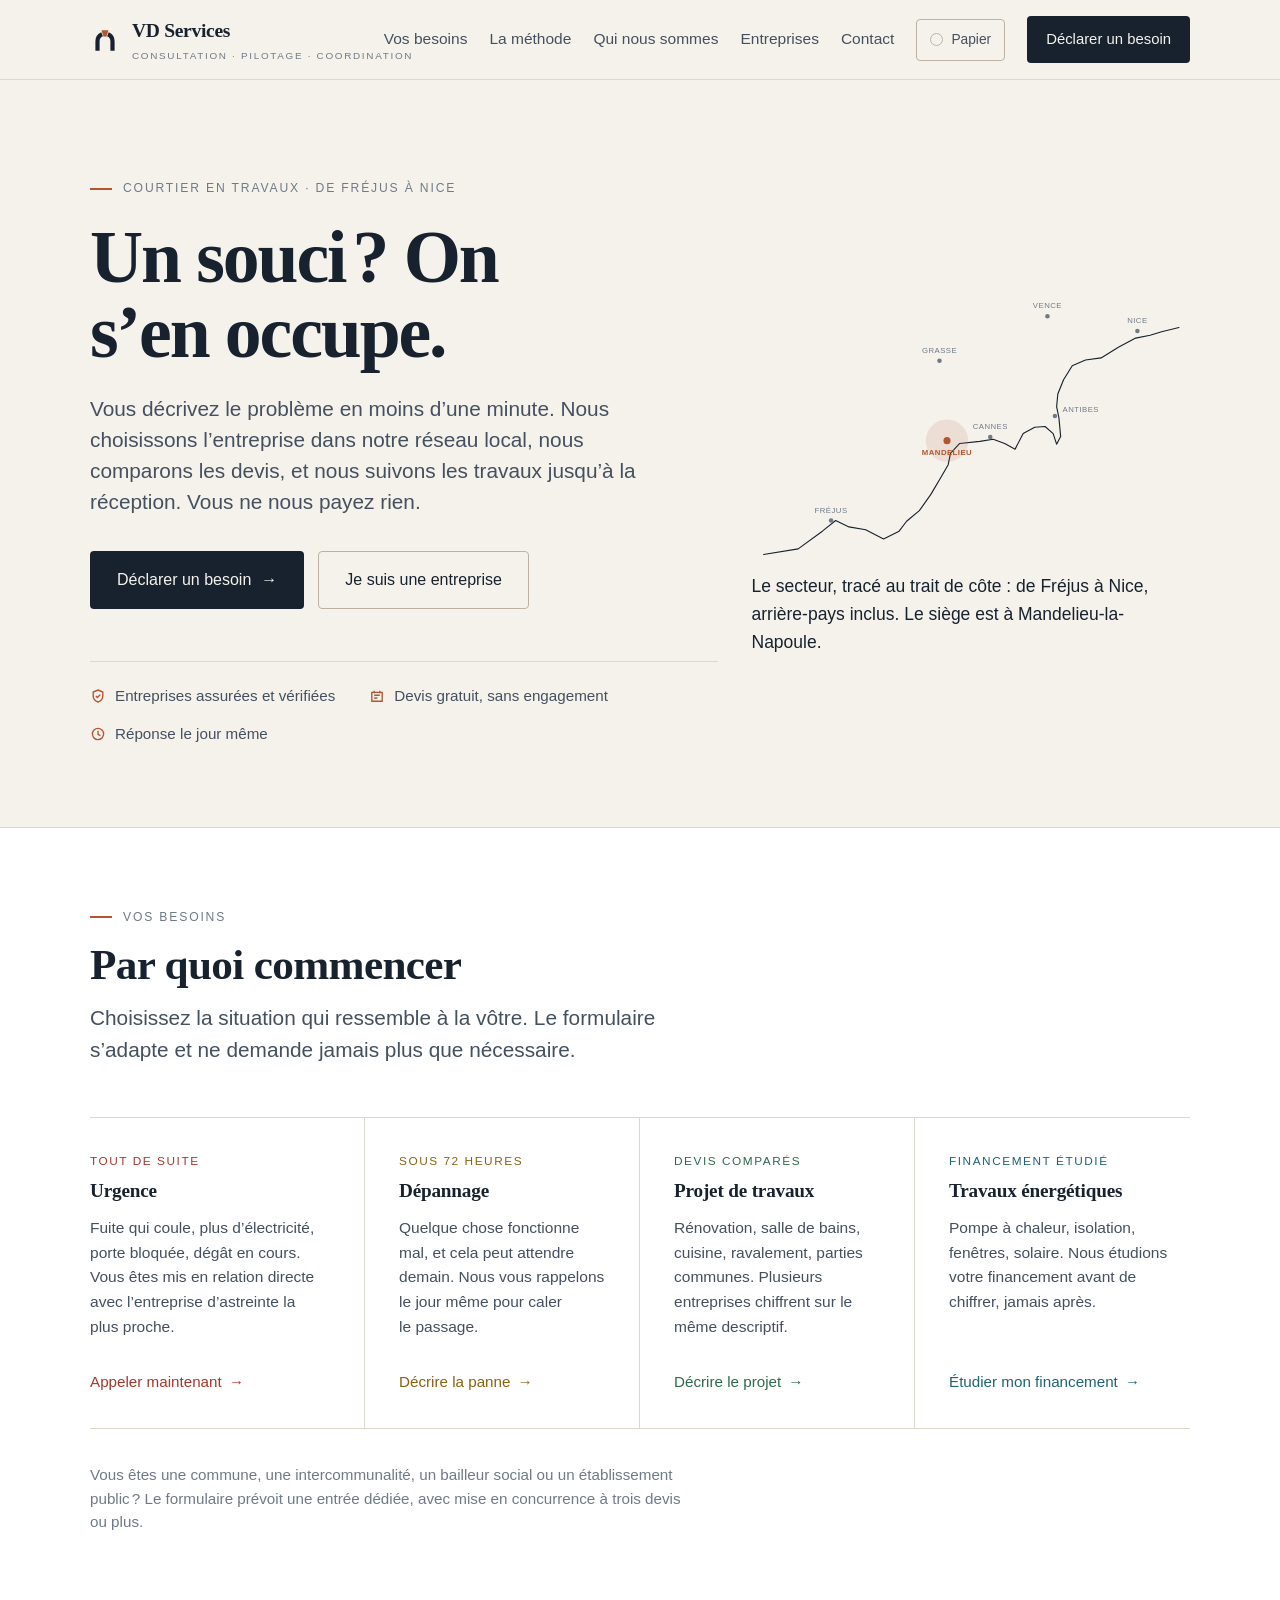
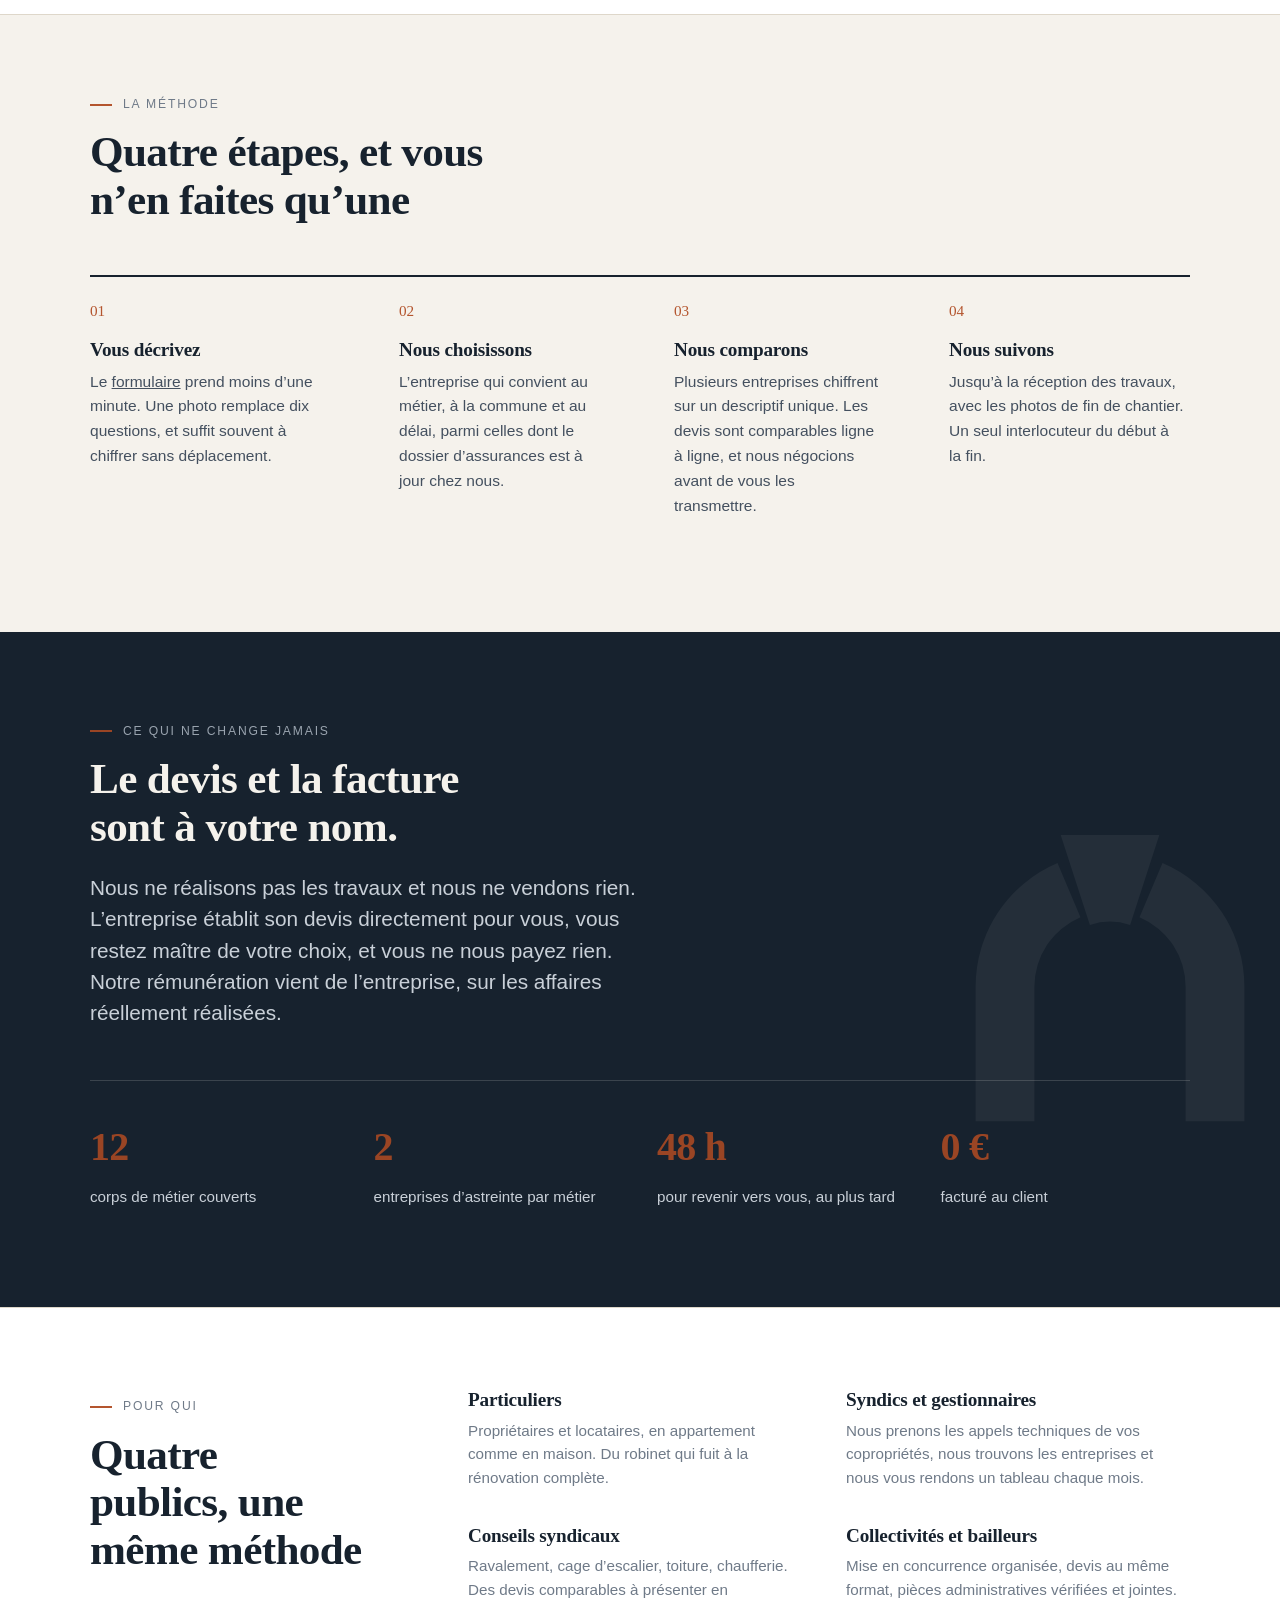
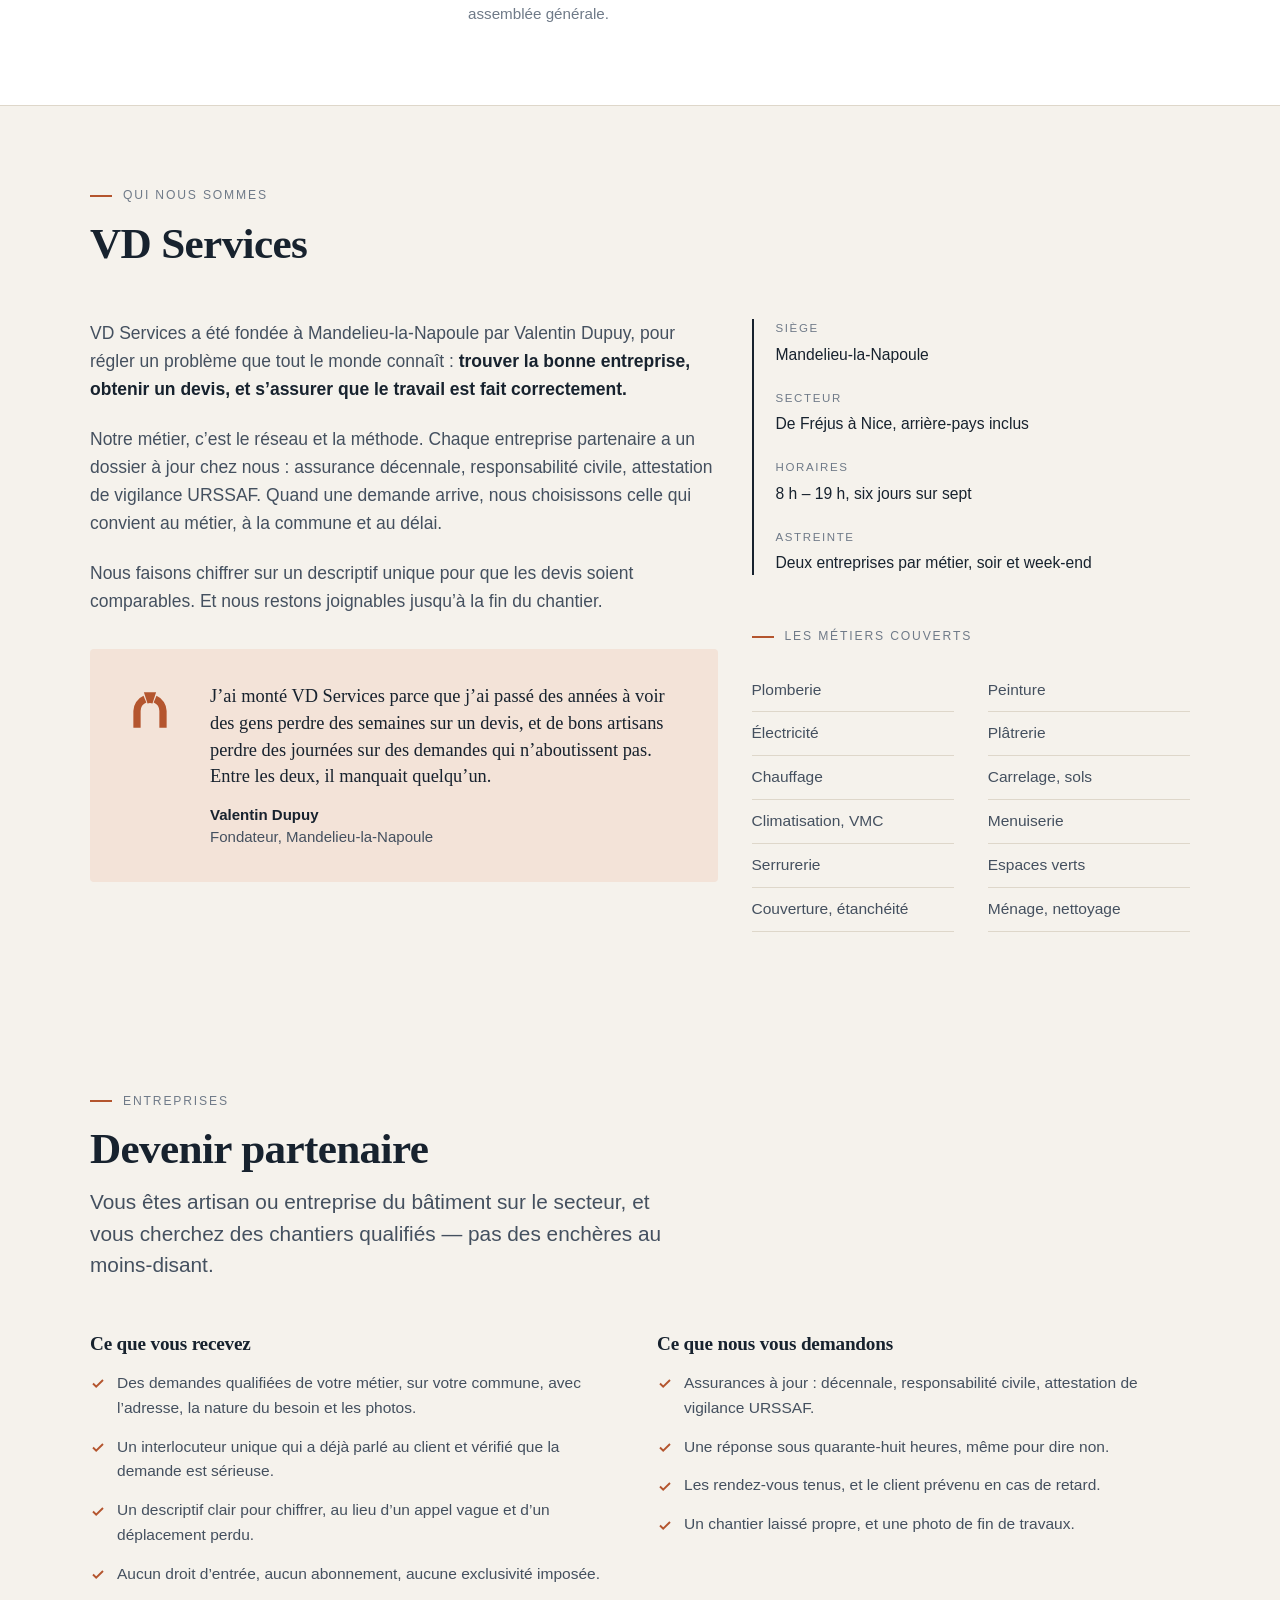
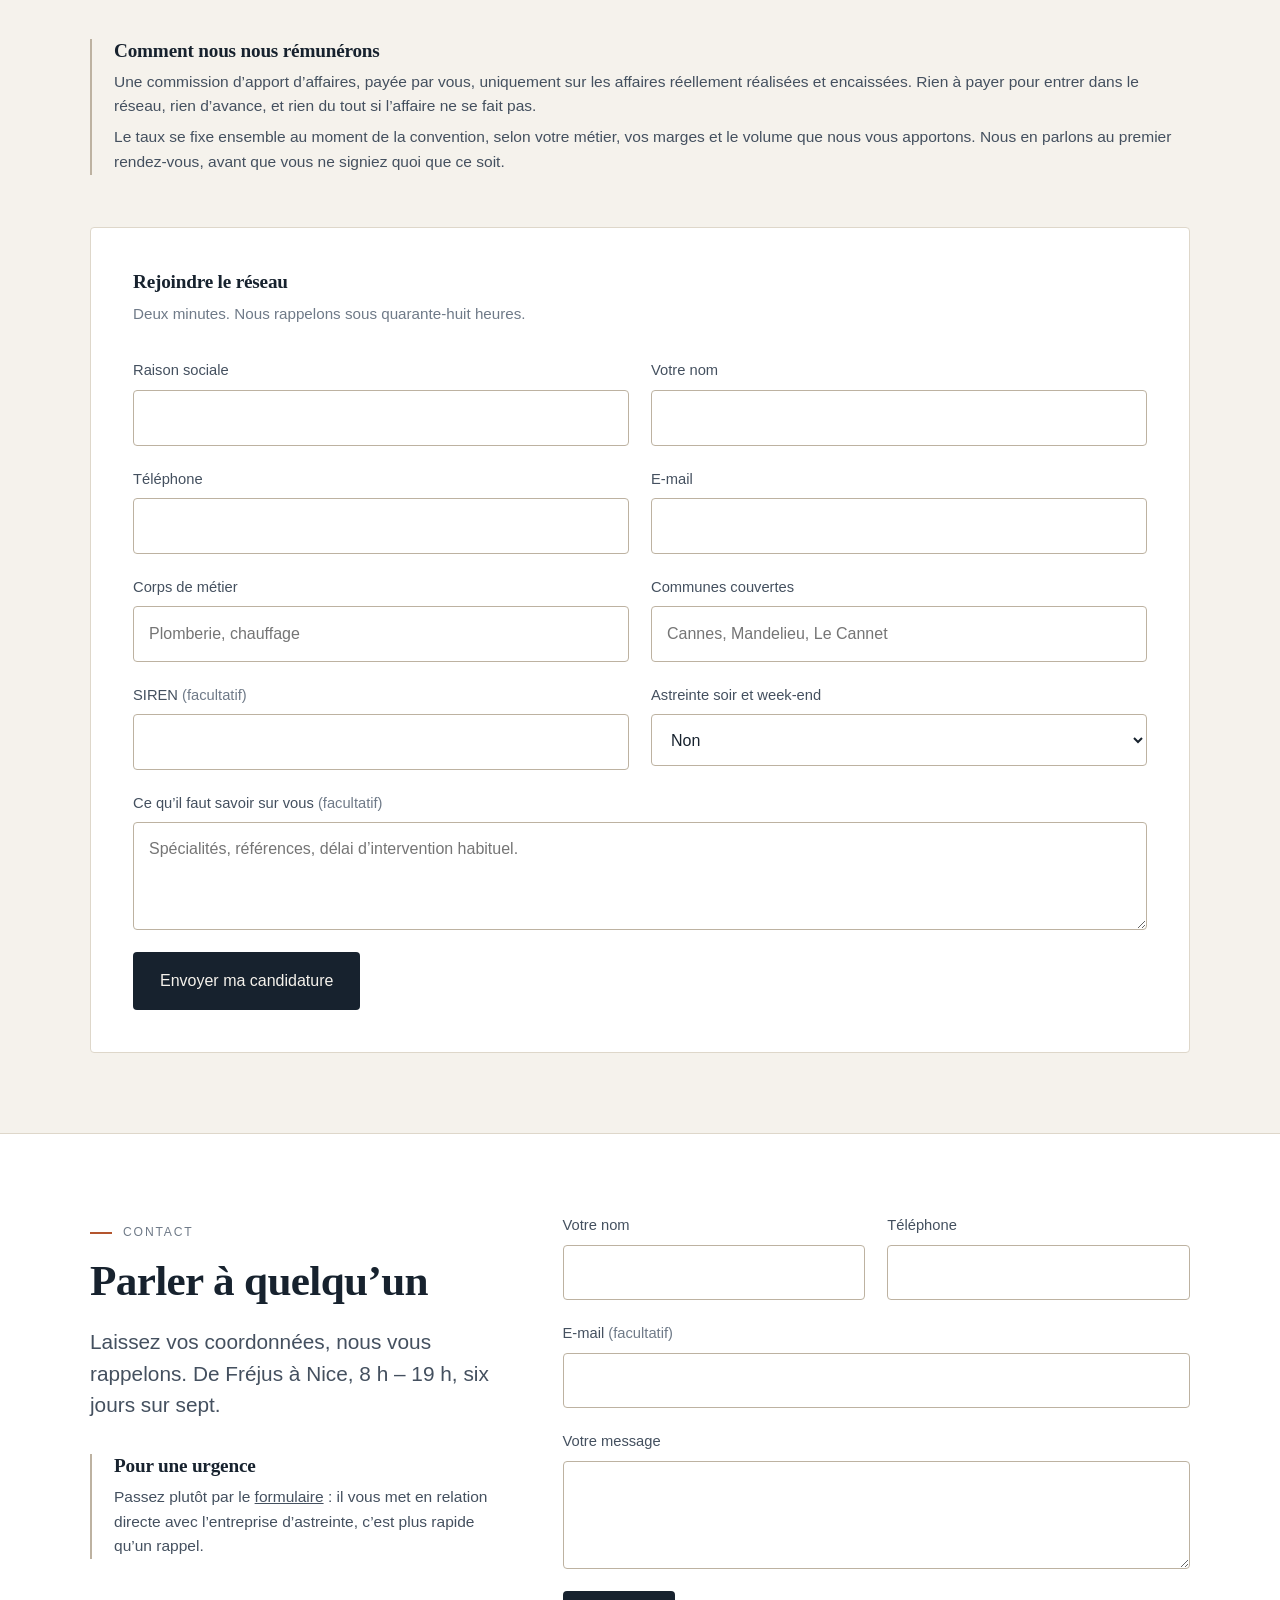
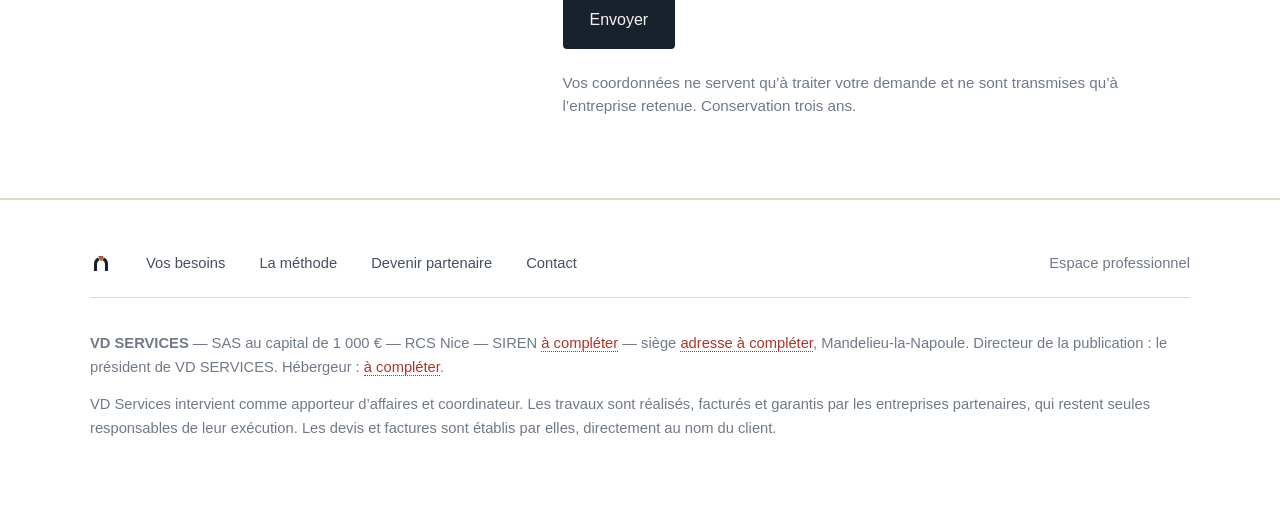
==== commit 7dbf85fe: "Trois fonds, un bouton, et le choix qui tient Le papier reste la couleur de la maison, mais il ne co" ====
--- a/site/index.html
+++ b/site/index.html
@@ -15,6 +15,15 @@
 <link rel="preload" href="/polices/inter-latin.woff2" as="font" type="font/woff2" crossorigin>
 <link rel="preload" href="/polices/source-serif-latin.woff2" as="font" type="font/woff2" crossorigin>
 <link rel="stylesheet" href="/polices/polices.css">
+<script>
+/* Pose le theme choisi avant que la page ne s'affiche. Place ici, dans
+   l'en-tete, et nulle part ailleurs : une ligne plus bas et le visiteur
+   verrait le fond changer sous ses yeux au chargement. */
+(function(){try{
+  var c=localStorage.getItem("vds-theme");
+  if(c==="papier"||c==="blanc"||c==="dark")document.documentElement.setAttribute("data-theme",c);
+}catch(e){}})();
+</script>
 <style>
 /* =====================================================================
    VD SERVICES — page d'accueil
@@ -63,7 +72,22 @@
   --sans:"Inter",-apple-system,"Segoe UI",Roboto,sans-serif;
   --marque-cle:var(--terre);
 }
-@media (prefers-color-scheme: dark){:root:not([data-theme="light"]){
+/* ----- la variante blanche -----
+   Le papier est la couleur de la maison, mais un fond blanc se lit mieux
+   sur un ecran mal regle, en plein soleil, ou quand on imprime la page.
+   Les deux restent la meme page : seuls quatre jetons changent.
+
+   L'alternance des sections doit survivre. Sur papier, les sections
+   `.blanc` sont plus claires que le fond ; en variante blanche, le fond
+   est deja au maximum, donc elles deviennent legerement plus grises.
+   Le rythme vertical reste lisible, simplement inverse. */
+:root[data-theme="blanc"]{
+  --papier:#FFFFFF; --papier-2:#F2F2F1; --blanc:#F7F7F6;
+  --ligne:#E4E2DE; --ligne-forte:#BFBCB6;
+  --terre-claire:#F6E8E0;
+}
+
+@media (prefers-color-scheme: dark){:root:not([data-theme="papier"]):not([data-theme="blanc"]):not([data-theme="light"]){
   --papier:#12171D; --papier-2:#191F27; --blanc:#1B222B;
   --encre:#ECE7DE; --encre-2:#B6BDC6; --encre-3:#848E99;
   --ligne:#252D37; --ligne-forte:#3B4552;
@@ -154,6 +178,21 @@
   #cta-haut{display:none} .marque i{display:none}
 }
 
+/* ----- le bouton de theme -----
+   Trois etats, un seul bouton : papier, blanc, sombre. Il affiche
+   l'etat courant, pas celui vers lequel il mene — un interrupteur qui
+   annonce ou il va se lit a l'envers une fois sur deux. */
+.theme{display:inline-flex;align-items:center;gap:8px;background:none;cursor:pointer;
+  border:1px solid var(--ligne-forte);border-radius:var(--r);padding:9px 13px;
+  font-size:.86rem;color:var(--encre-2);white-space:nowrap;
+  transition:border-color var(--t),color var(--t)}
+.theme:hover{border-color:var(--encre);color:var(--encre)}
+.theme .pastille{width:13px;height:13px;border-radius:50%;flex:none;
+  border:1px solid var(--ligne-forte);background:var(--papier)}
+:root[data-theme="blanc"] .theme .pastille{background:#FFFFFF}
+:root[data-theme="dark"] .theme .pastille{background:#12171D;border-color:#4A5563}
+@media (max-width:1180px){.theme .nom{display:none}.theme{padding:9px 10px}}
+
 /* ----- boutons --------------------------------------------------------- */
 .btn{display:inline-flex;align-items:center;justify-content:center;gap:10px;
   background:var(--encre);color:var(--sur-encre);border:1px solid transparent;border-radius:var(--r);
@@ -353,6 +392,9 @@
       <a href="#partenaires">Entreprises</a>
       <a href="#contact">Contact</a>
     </nav>
+    <button class="theme" id="theme" type="button" aria-live="polite">
+      <span class="pastille" aria-hidden="true"></span><span class="nom">Papier</span>
+    </button>
     <a class="btn sm" id="cta-haut" href="#besoins">Déclarer un besoin</a>
     <details class="menu">
       <summary aria-label="Ouvrir le menu"><i></i>Menu</summary>
@@ -736,6 +778,41 @@
   a.href=lienForm(a.dataset.form);
 });
 
+/* ---------- le theme ----------
+   Trois etats qui tournent. Sans choix enregistre, la page suit le
+   reglage du systeme : c'est le bon defaut, et la plupart des visiteurs
+   ne toucheront jamais ce bouton. */
+(function(){
+  var bouton=document.getElementById("theme");
+  if(!bouton)return;
+  var NOMS={papier:"Papier",blanc:"Blanc",dark:"Sombre"};
+  var SUITE={papier:"blanc",blanc:"dark",dark:"papier"};
+  function courant(){
+    var a=document.documentElement.getAttribute("data-theme");
+    if(a&&NOMS[a])return a;
+    return window.matchMedia("(prefers-color-scheme: dark)").matches?"dark":"papier";
+  }
+  function peindre(){
+    var c=courant();
+    bouton.querySelector(".nom").textContent=NOMS[c];
+    bouton.setAttribute("title","Thème : "+NOMS[c]+". Cliquez pour passer en "+NOMS[SUITE[c]].toLowerCase()+".");
+    bouton.setAttribute("aria-label",bouton.getAttribute("title"));
+  }
+  bouton.addEventListener("click",function(){
+    var suivant=SUITE[courant()];
+    document.documentElement.setAttribute("data-theme",suivant);
+    try{localStorage.setItem("vds-theme",suivant)}catch(e){}
+    peindre();
+  });
+  /* le reglage du systeme peut changer pendant la visite */
+  try{
+    window.matchMedia("(prefers-color-scheme: dark)").addEventListener("change",function(){
+      if(!document.documentElement.getAttribute("data-theme"))peindre();
+    });
+  }catch(e){}
+  peindre();
+})();
+
 /* Le menu du telephone se referme quand on a choisi : sans cela, la
    cible du lien s'ouvre derriere un panneau reste ouvert. */
 var menu=document.querySelector(".menu");
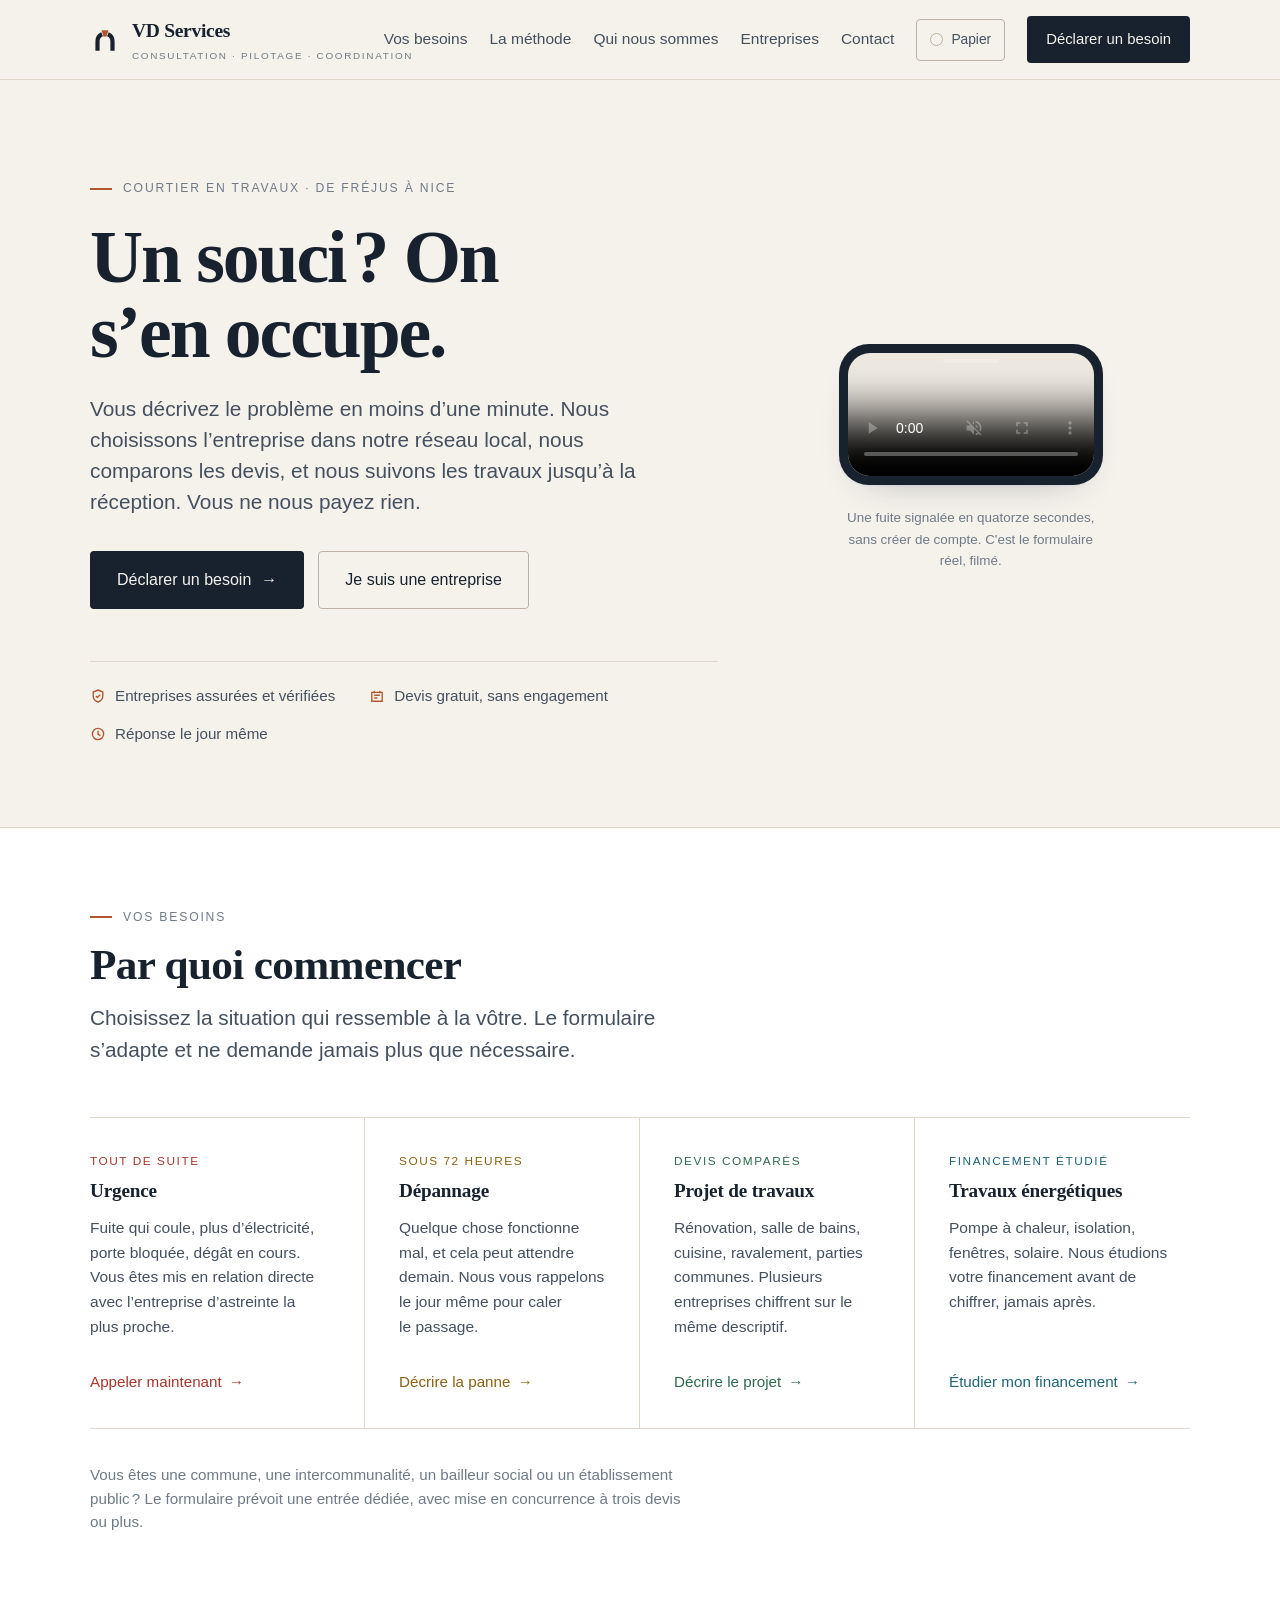
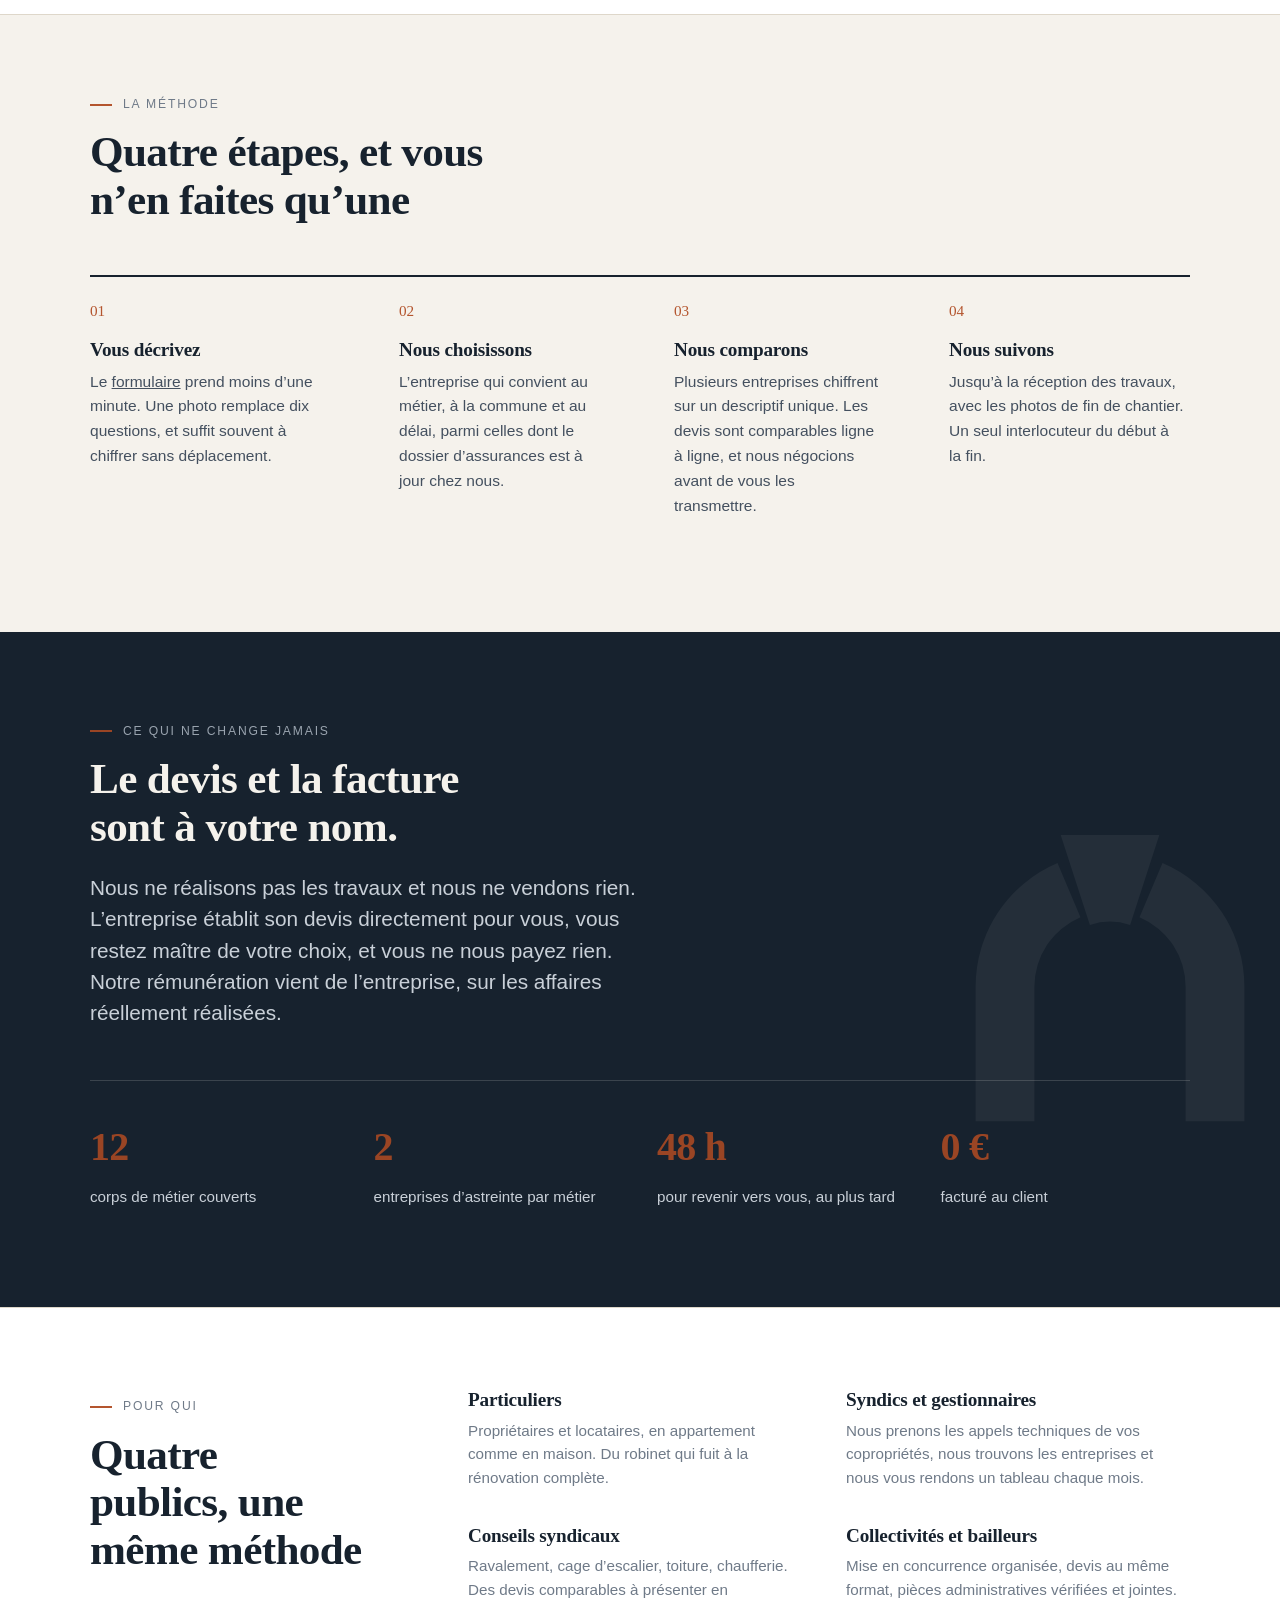
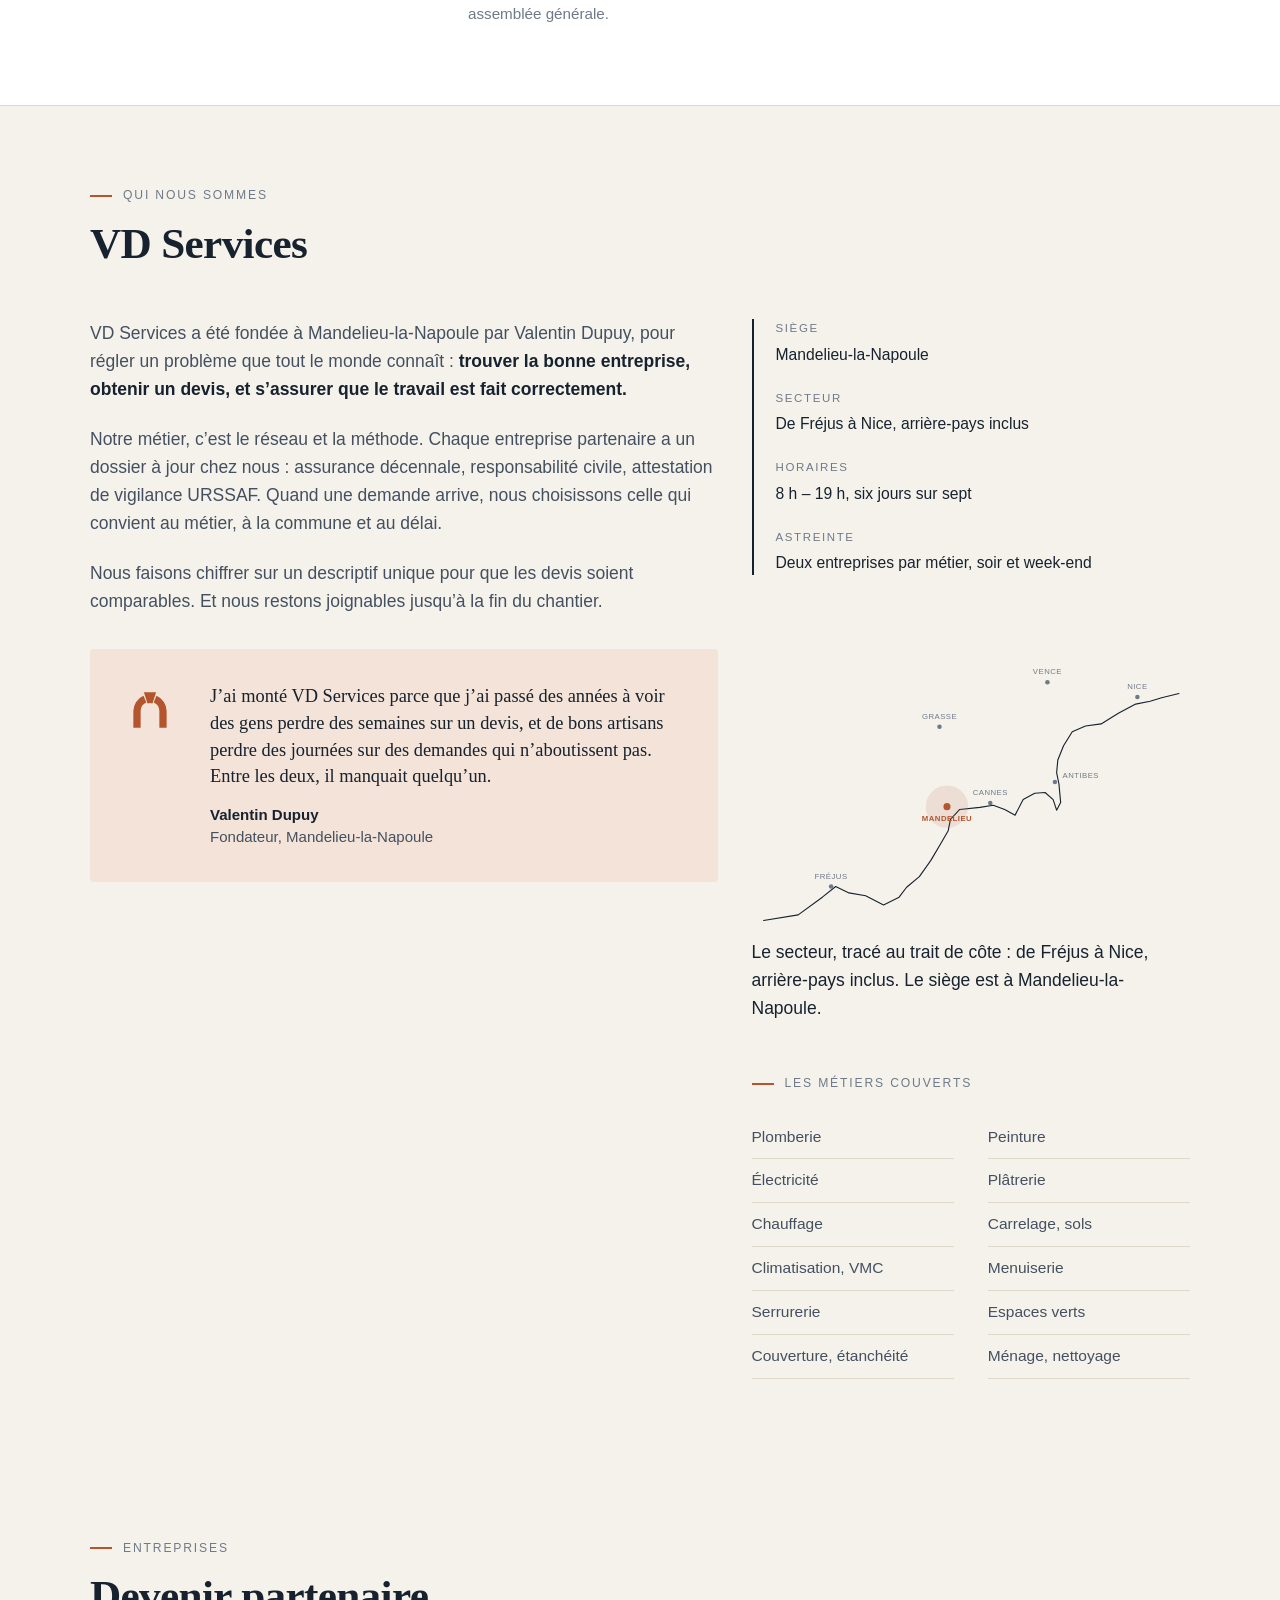
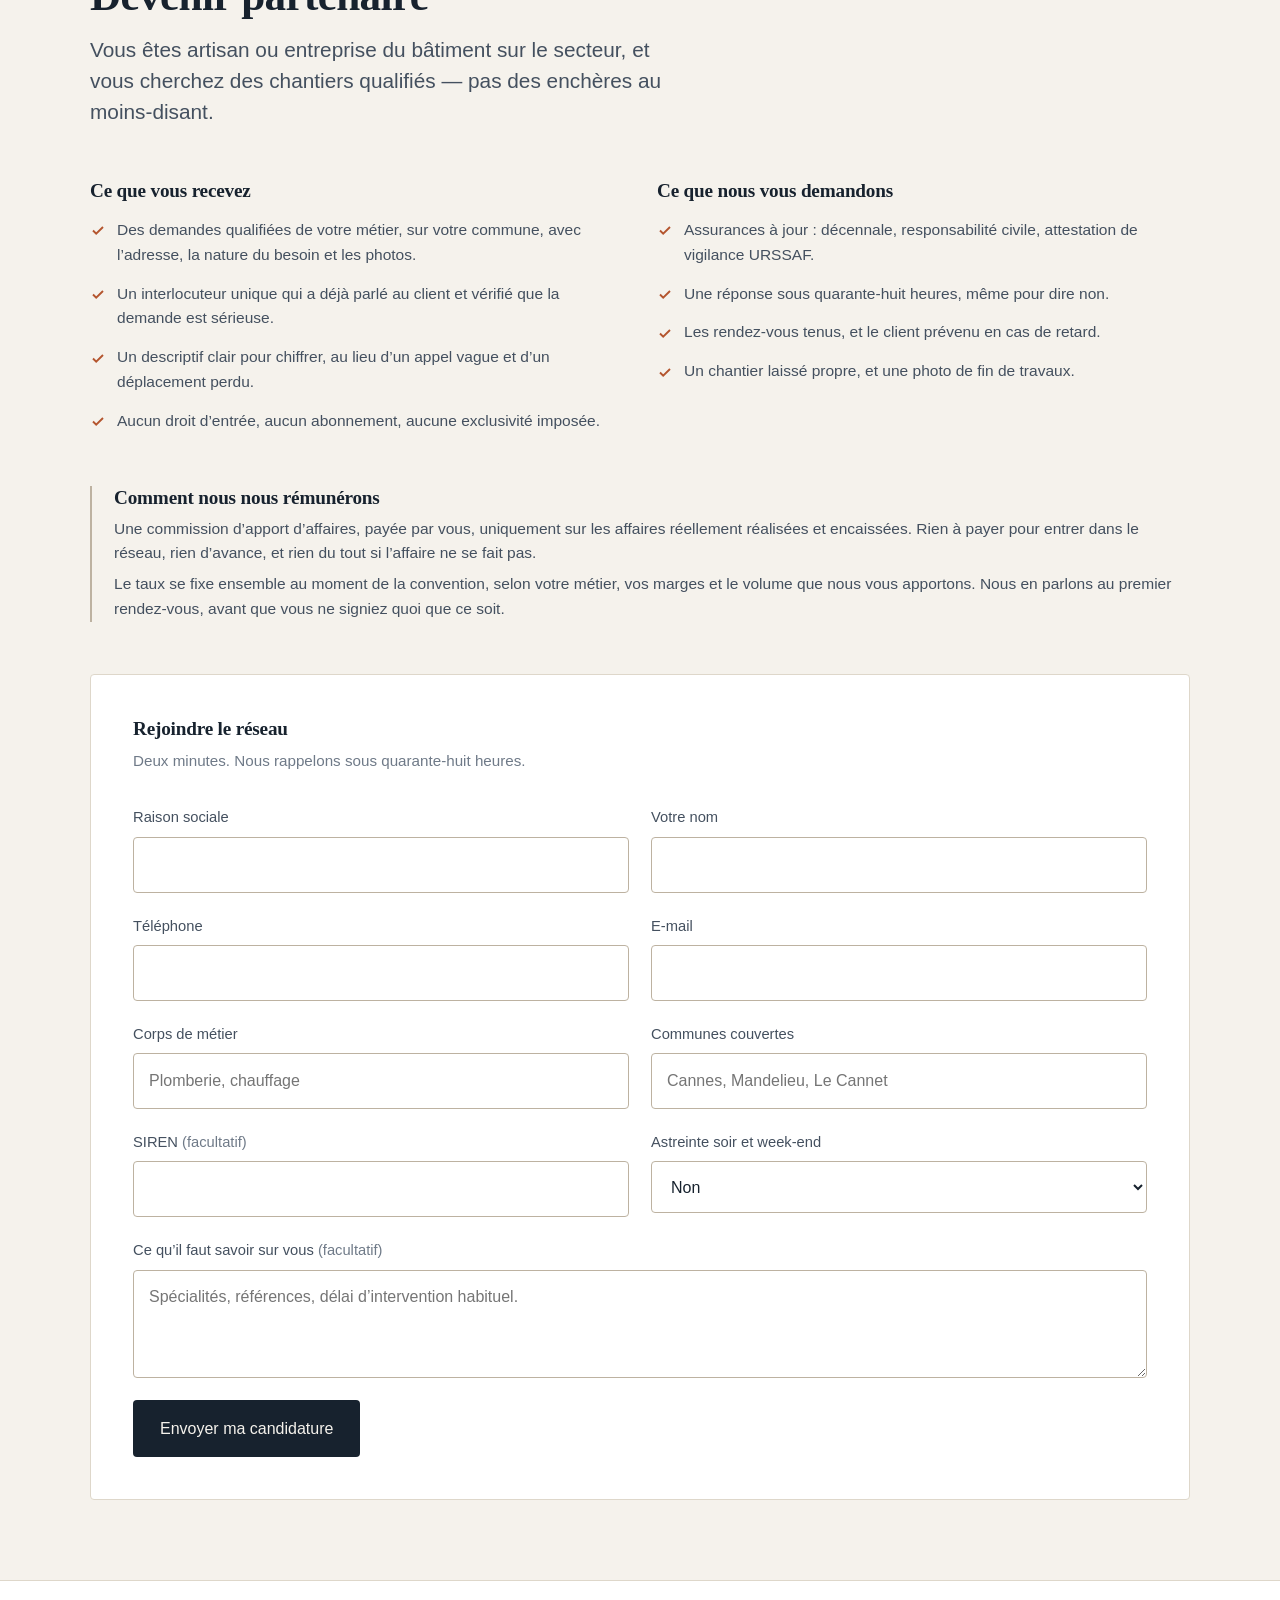
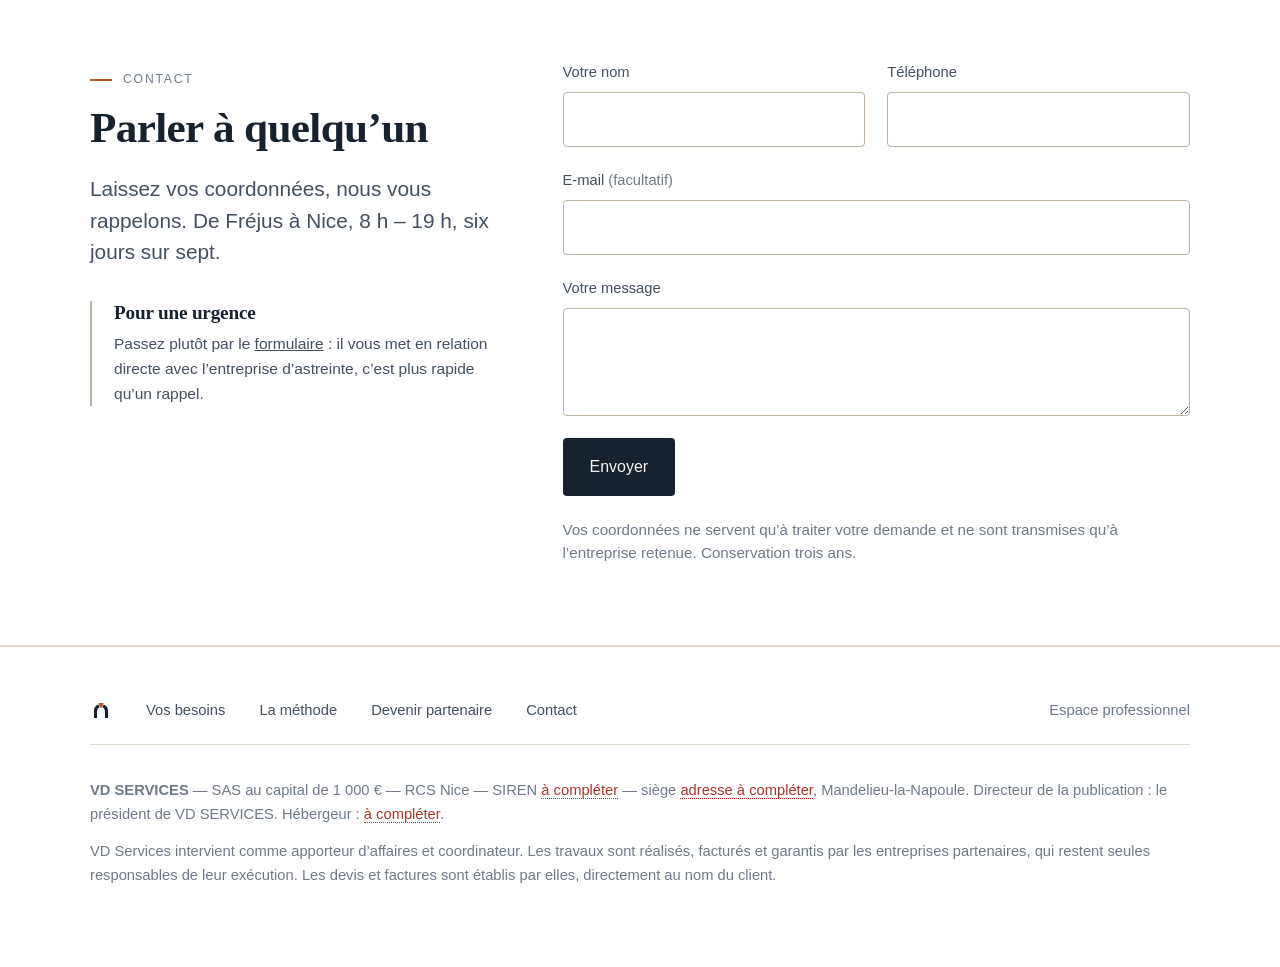
==== commit fb71d33d: "Le formulaire se montre lui-meme, a la place de la carte Une video de quatorze secondes remplace la " ====
--- a/site/index.html
+++ b/site/index.html
@@ -236,6 +236,22 @@
 .carte .halo{fill:var(--terre);opacity:.13}
 .carte figcaption{font-size:.84rem;color:var(--encre-3)}
 figure.carte-bloc{margin:0;display:flex;flex-direction:column;gap:var(--e2)}
+
+/* ----- la demonstration -----
+   Ce n'est pas une animation inventee : c'est le formulaire lui-meme,
+   filme ecran par ecran. Quatorze secondes, du premier choix a la
+   confirmation. Rien n'a ete envoye a la base pendant le tournage.
+
+   Le cadre est en CSS et non dans la video : il suit les trois themes,
+   et il ne coute pas un octet de plus. */
+.telephone{position:relative;max-width:264px;margin-inline:auto;padding:9px;
+  background:var(--encre);border-radius:30px;box-shadow:var(--ombre-2)}
+.telephone::after{content:"";position:absolute;left:50%;top:15px;transform:translateX(-50%);
+  width:56px;height:4px;border-radius:3px;background:rgba(255,255,255,.22)}
+.telephone video{display:block;width:100%;height:auto;border-radius:22px;background:var(--papier-2)}
+figure.demo{margin:0;display:flex;flex-direction:column;gap:var(--e3)}
+figure.demo figcaption{font-size:.84rem;color:var(--encre-3);text-align:center;max-width:34ch;
+  margin-inline:auto}
 
 /* ----- les quatre besoins -------------------------------------------------- */
 .besoins{display:grid;grid-template-columns:repeat(auto-fit,minmax(246px,1fr));gap:0;
@@ -431,20 +447,16 @@
         </div>
       </div>
 
-      <figure class="cinq carte-bloc monte">
-        <svg class="carte" viewBox="0 0 620 420" role="img" aria-label="Le secteur couvert, de Fréjus à Nice">
-          <path class="trait" d="M16.3 415 L65.3 407 L99.5 382 L118.3 367 L137.1 376 L160.7 380 L186 393 L208 382 L218.6 368 L236.6 353 L252.9 330 L267.6 305 L277.4 288 L280.6 272 L293.7 258 L322.2 255 L341 252 L357.3 258 L372 266 L383.4 244 L399.7 235 L414.4 234 L425.8 244 L430.7 259 L436.4 248 L434 222 L430.7 206 L432.4 188 L440.5 168 L452.8 148 L471.5 140 L493.6 137 L518 122 L542.5 109 L562.9 105 L579.2 100 L603.7 94"/>
-          <circle class="halo" cx="275.7" cy="254" r="30"/>
-          <circle class="ville" cx="111.8" cy="367" r="3.2"/><text class="nom" x="111.8" y="356" text-anchor="middle">Fréjus</text>
-          <circle class="ville" cx="265.1" cy="141" r="3.2"/><text class="nom" x="265.1" y="130" text-anchor="middle">Grasse</text>
-          <circle class="siege" cx="275.7" cy="254" r="5"/><text class="nom siege-nom" x="275.7" y="275" text-anchor="middle">Mandelieu</text>
-          <circle class="ville" cx="336.9" cy="249" r="3.2"/><text class="nom" x="336.9" y="238" text-anchor="middle">Cannes</text>
-          <circle class="ville" cx="428.3" cy="219" r="3.2"/><text class="nom" x="439" y="214" text-anchor="start">Antibes</text>
-          <circle class="ville" cx="417.7" cy="78" r="3.2"/><text class="nom" x="417.7" y="67" text-anchor="middle">Vence</text>
-          <circle class="ville" cx="544.9" cy="99" r="3.2"/><text class="nom" x="544.9" y="88" text-anchor="middle">Nice</text>
-        </svg>
-        <figcaption>Le secteur, tracé au trait de côte : de Fréjus à Nice, arrière-pays inclus.
-          Le siège est à Mandelieu-la-Napoule.</figcaption>
+      <figure class="cinq demo monte">
+        <div class="telephone">
+          <video id="demo" poster="/video/formulaire.jpg" width="540" height="1168"
+                 muted loop playsinline preload="none"
+                 aria-label="Le formulaire, de la première question à la confirmation">
+            <source src="/video/formulaire.mp4" type="video/mp4">
+          </video>
+        </div>
+        <figcaption>Une fuite signalée en quatorze secondes, sans créer de compte.
+          C'est le formulaire réel, filmé.</figcaption>
       </figure>
     </div>
   </section>
@@ -607,6 +619,21 @@
               <div><dt>Astreinte</dt><dd>Deux entreprises par métier, soir et week-end</dd></div>
             </dl>
           </div>
+          <figure class="carte-bloc" style="margin-top:var(--e5)">
+          <svg class="carte" viewBox="0 0 620 420" role="img" aria-label="Le secteur couvert, de Fréjus à Nice">
+            <path class="trait" d="M16.3 415 L65.3 407 L99.5 382 L118.3 367 L137.1 376 L160.7 380 L186 393 L208 382 L218.6 368 L236.6 353 L252.9 330 L267.6 305 L277.4 288 L280.6 272 L293.7 258 L322.2 255 L341 252 L357.3 258 L372 266 L383.4 244 L399.7 235 L414.4 234 L425.8 244 L430.7 259 L436.4 248 L434 222 L430.7 206 L432.4 188 L440.5 168 L452.8 148 L471.5 140 L493.6 137 L518 122 L542.5 109 L562.9 105 L579.2 100 L603.7 94"/>
+            <circle class="halo" cx="275.7" cy="254" r="30"/>
+            <circle class="ville" cx="111.8" cy="367" r="3.2"/><text class="nom" x="111.8" y="356" text-anchor="middle">Fréjus</text>
+            <circle class="ville" cx="265.1" cy="141" r="3.2"/><text class="nom" x="265.1" y="130" text-anchor="middle">Grasse</text>
+            <circle class="siege" cx="275.7" cy="254" r="5"/><text class="nom siege-nom" x="275.7" y="275" text-anchor="middle">Mandelieu</text>
+            <circle class="ville" cx="336.9" cy="249" r="3.2"/><text class="nom" x="336.9" y="238" text-anchor="middle">Cannes</text>
+            <circle class="ville" cx="428.3" cy="219" r="3.2"/><text class="nom" x="439" y="214" text-anchor="start">Antibes</text>
+            <circle class="ville" cx="417.7" cy="78" r="3.2"/><text class="nom" x="417.7" y="67" text-anchor="middle">Vence</text>
+            <circle class="ville" cx="544.9" cy="99" r="3.2"/><text class="nom" x="544.9" y="88" text-anchor="middle">Nice</text>
+          </svg>
+          <figcaption>Le secteur, tracé au trait de côte : de Fréjus à Nice, arrière-pays inclus.
+            Le siège est à Mandelieu-la-Napoule.</figcaption>
+          </figure>
           <p class="oeil" style="margin-top:var(--e5)">Les métiers couverts</p>
           <ul class="metiers">
             <li>Plomberie</li><li>Électricité</li><li>Chauffage</li><li>Climatisation, VMC</li>
@@ -777,6 +804,28 @@
 [].slice.call(document.querySelectorAll("[data-form]")).forEach(function(a){
   a.href=lienForm(a.dataset.form);
 });
+
+/* ---------- la demonstration ----------
+   Jamais d'autoplay ecrit dans le HTML : un visiteur qui a demande moins
+   d'animations ne doit pas voir un telephone s'agiter tout seul. Il
+   recoit les commandes a la place, et la video ne se telecharge que
+   s'il la lance. */
+(function(){
+  var v=document.getElementById("demo");
+  if(!v)return;
+  var calme=window.matchMedia("(prefers-reduced-motion: reduce)").matches;
+  if(calme){v.setAttribute("controls","");return}
+  v.preload="metadata";
+  /* elle ne part qu'une fois visible : inutile de jouer dans le vide */
+  if(!("IntersectionObserver" in window)){v.autoplay=true;v.play().catch(function(){});return}
+  var obs=new IntersectionObserver(function(e){
+    e.forEach(function(x){
+      if(x.isIntersecting){v.play().catch(function(){v.setAttribute("controls","")})}
+      else{v.pause()}
+    });
+  },{threshold:.25});
+  obs.observe(v);
+})();
 
 /* ---------- le theme ----------
    Trois etats qui tournent. Sans choix enregistre, la page suit le
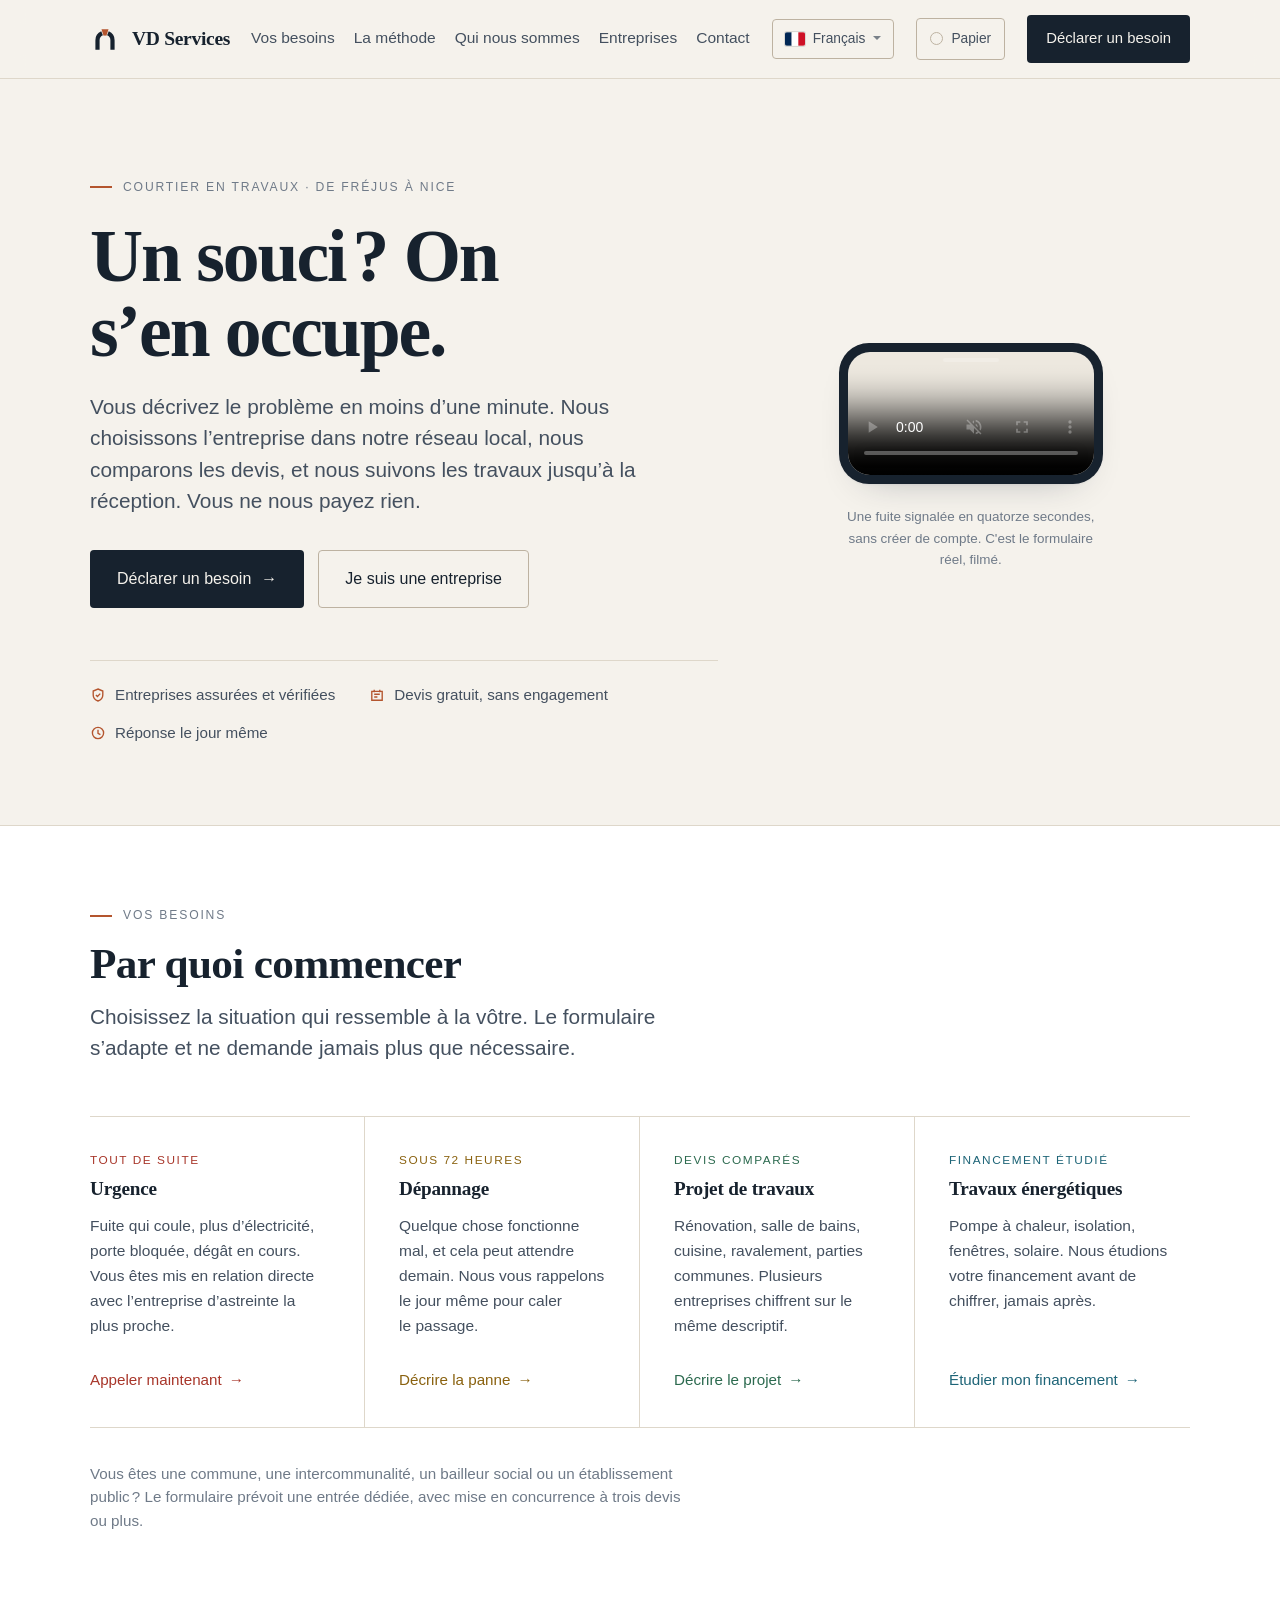
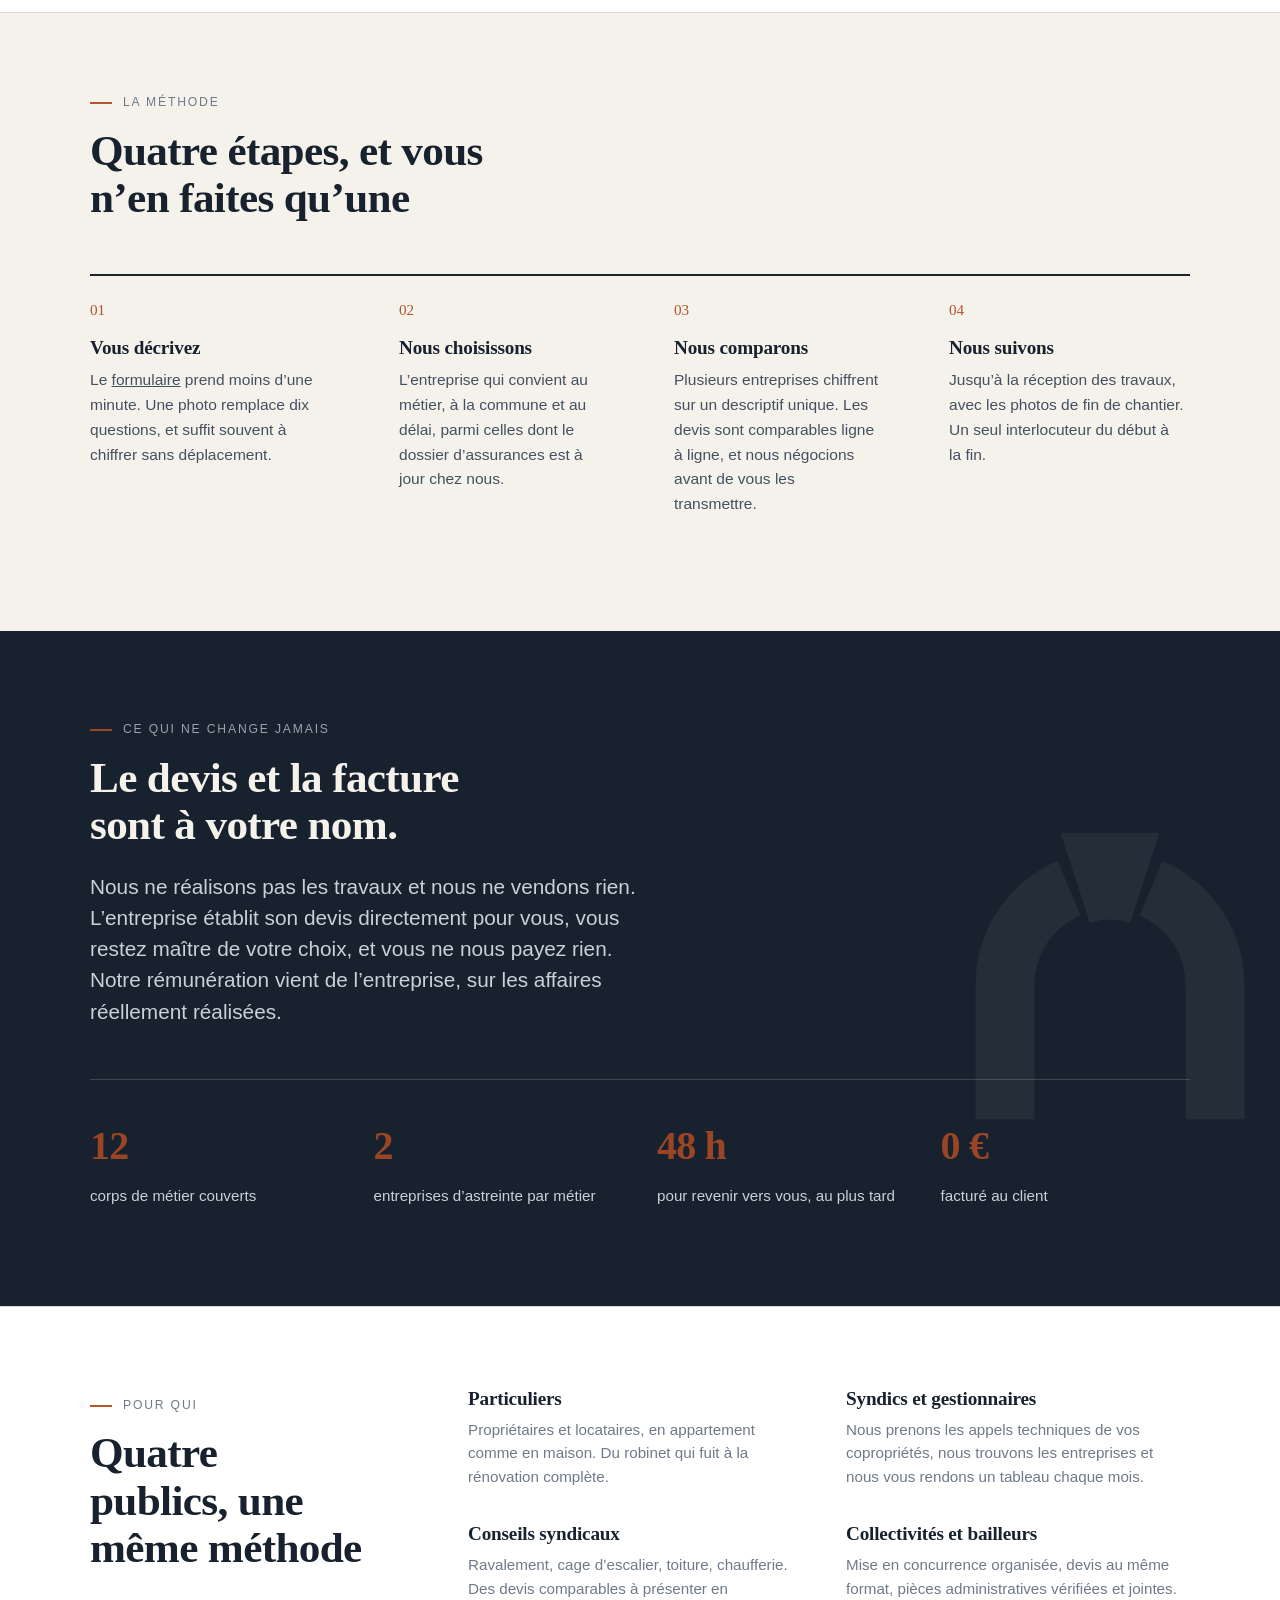
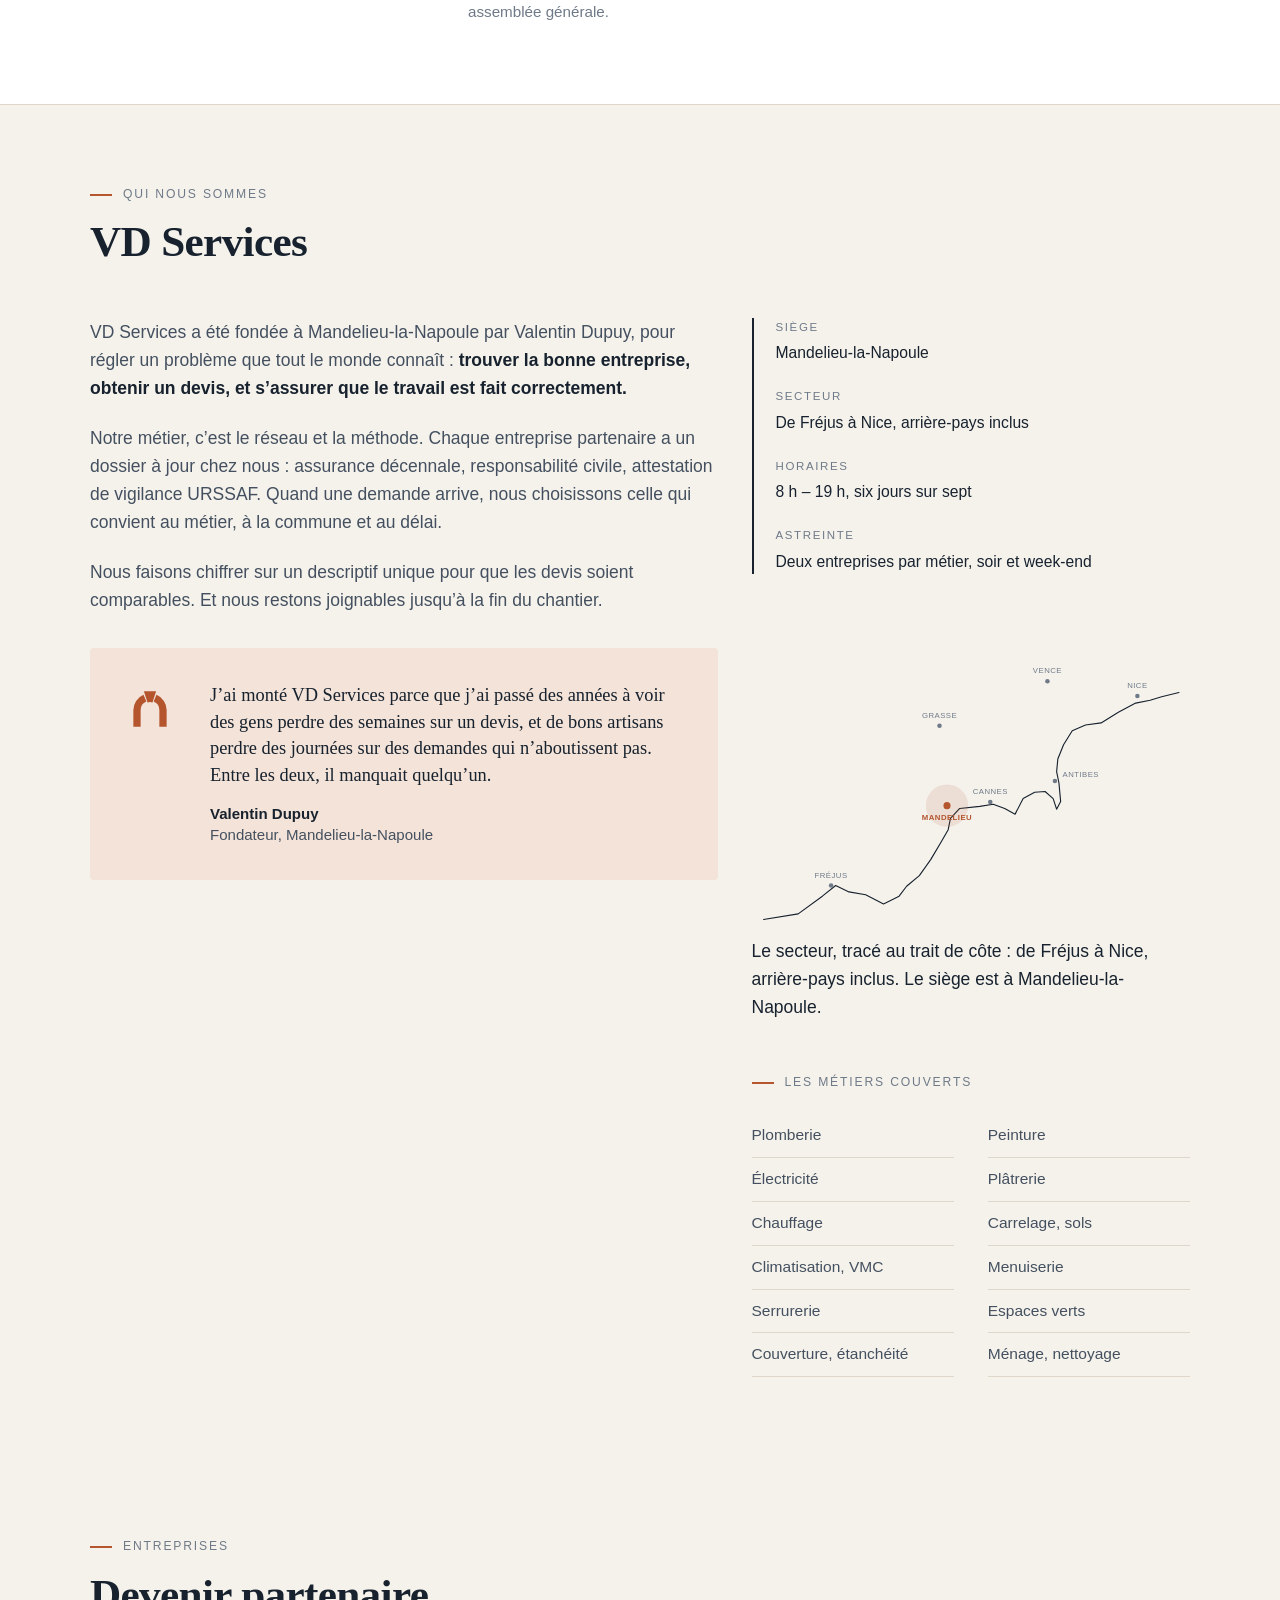
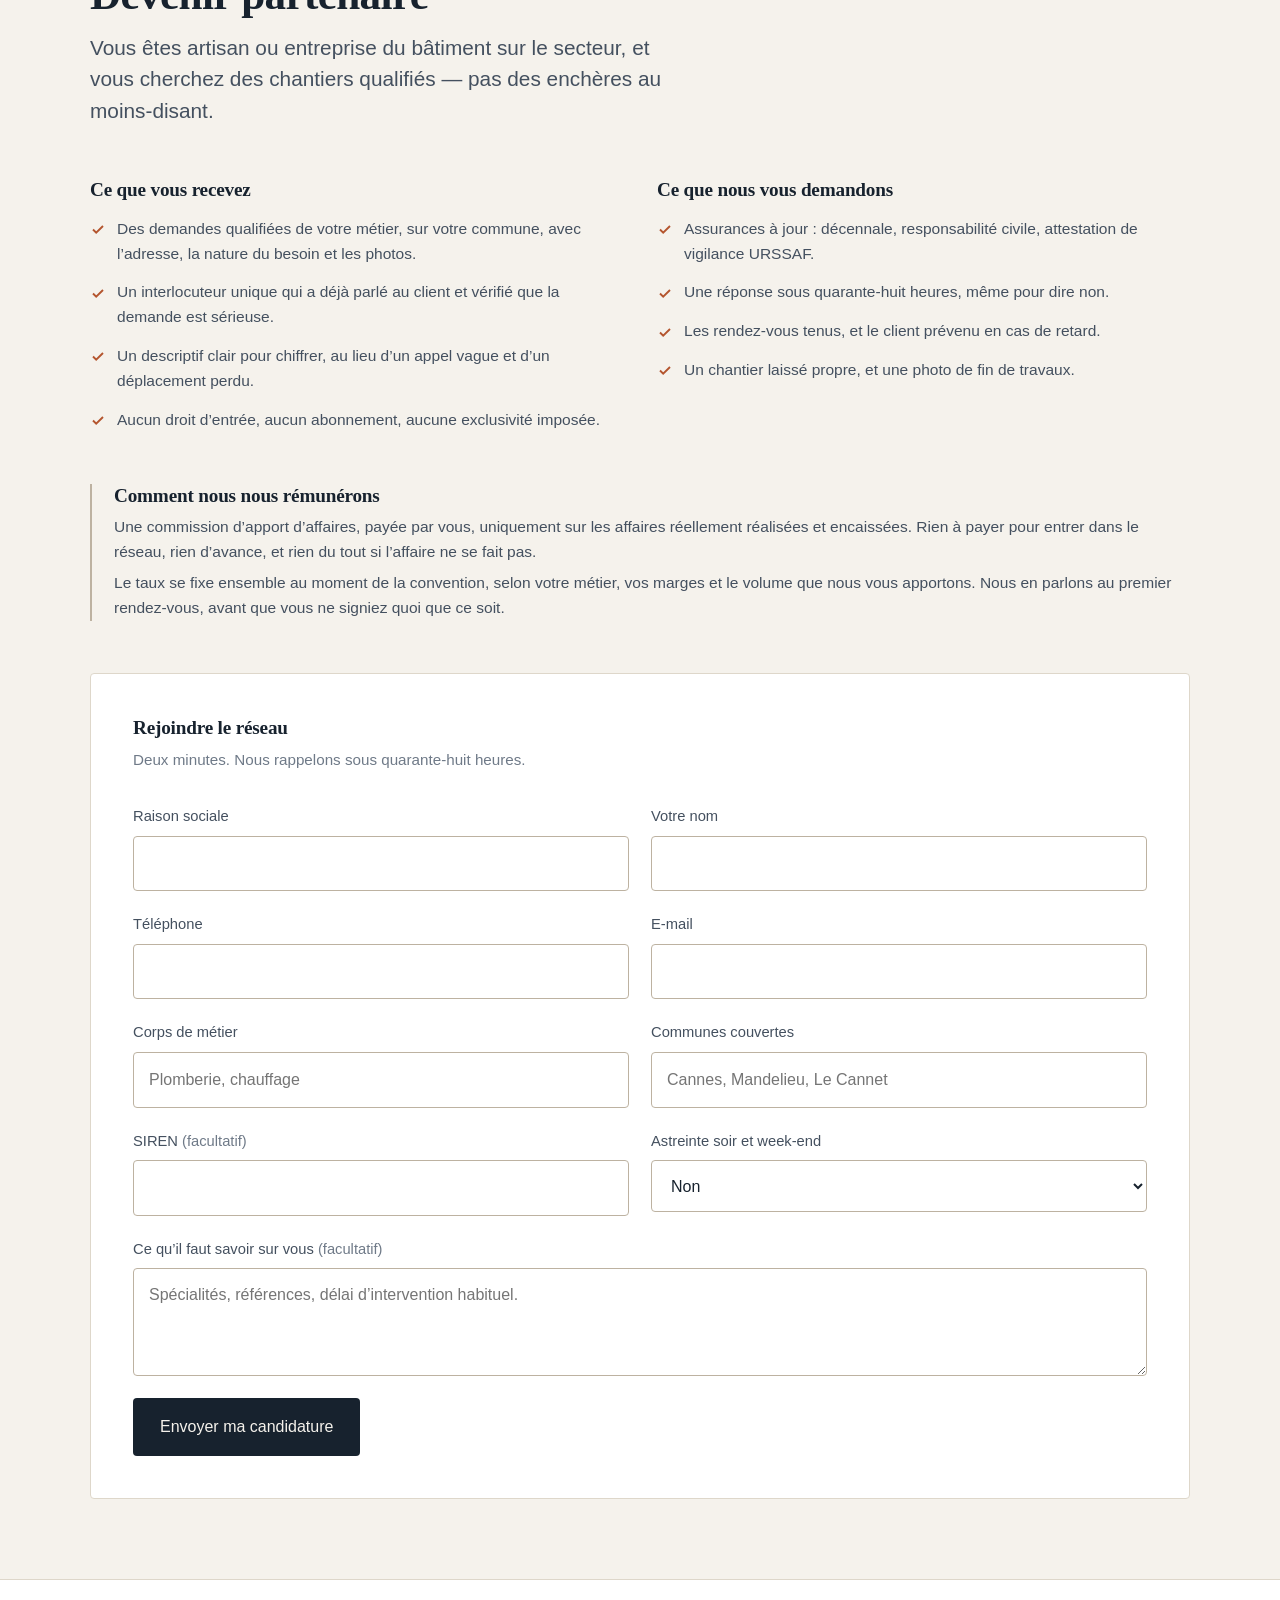
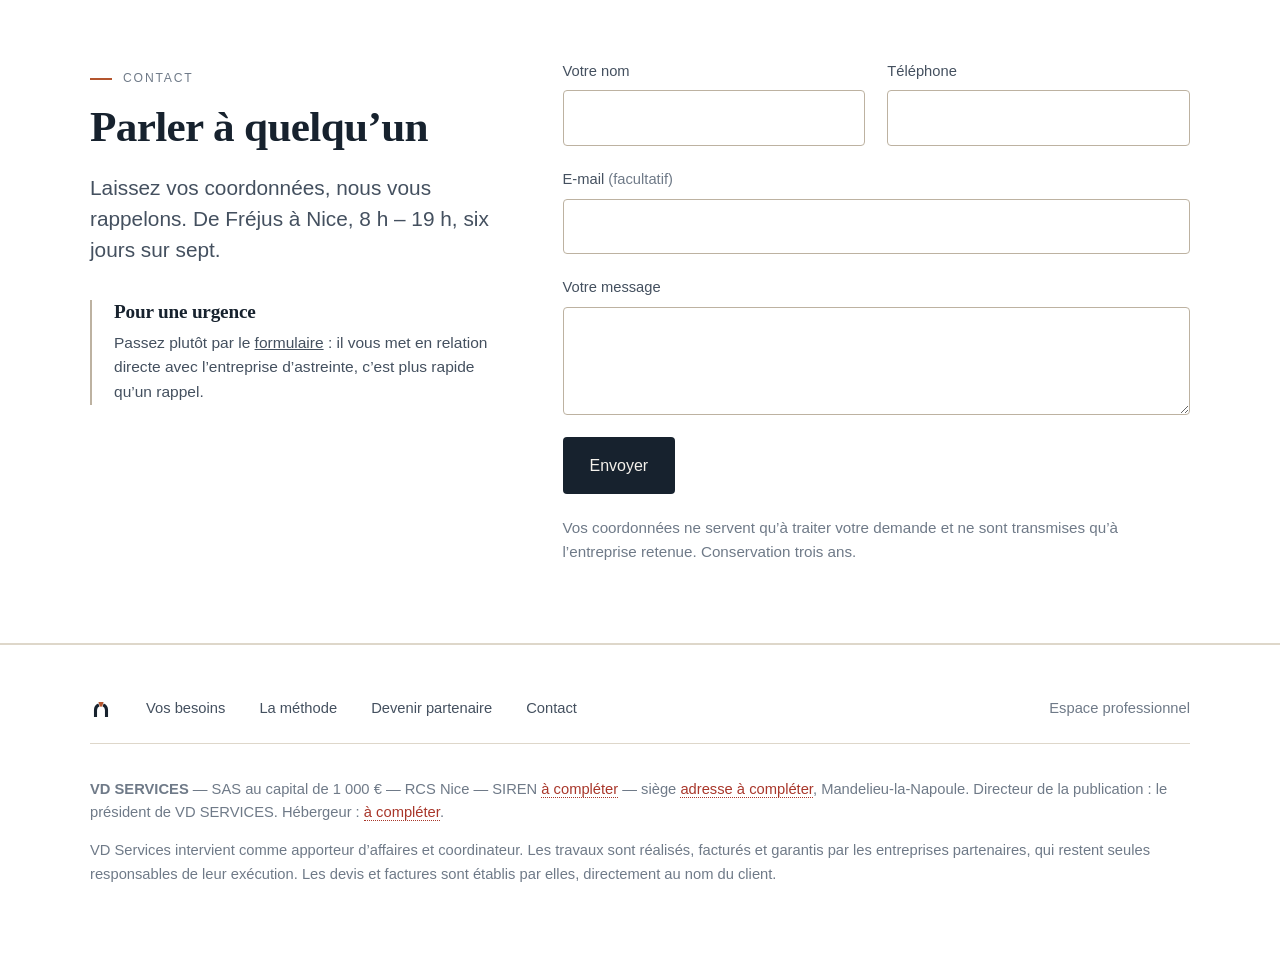
==== commit fb50344d: "Le site en anglais, produit à la construction Une source unique, en français, et les autres langues " ====
--- a/site/index.html
+++ b/site/index.html
@@ -11,6 +11,9 @@
 <meta property="og:title" content="VD Services — un souci ? On s’en occupe.">
 <meta property="og:description" content="Courtier en travaux sur la Côte d’Azur, de Fréjus à Nice.">
 <meta property="og:type" content="website">
+<link rel="alternate" hreflang="fr" href="https://vd-services.fr/">
+<link rel="alternate" hreflang="en" href="https://vd-services.fr/en/">
+<link rel="alternate" hreflang="x-default" href="https://vd-services.fr/">
 <title>VD Services</title>
 <link rel="preload" href="/polices/inter-latin.woff2" as="font" type="font/woff2" crossorigin>
 <link rel="preload" href="/polices/source-serif-latin.woff2" as="font" type="font/woff2" crossorigin>
@@ -151,9 +154,9 @@
 .marque b{font-family:var(--serif);font-weight:600;font-size:1.22rem;letter-spacing:-.015em;white-space:nowrap}
 .marque i{display:block;font-style:normal;font-size:.62rem;letter-spacing:.17em;text-transform:uppercase;
   color:var(--encre-3);margin-top:2px;white-space:nowrap}
-@media (max-width:1180px){.marque i{display:none}}
+@media (min-width:1101px){.marque i{display:none}}
 .marque:hover svg{color:var(--terre)}
-.liens{display:flex;gap:var(--e3);align-items:center}
+.liens{display:flex;gap:19px;align-items:center}
 .liens a{font-size:.97rem;color:var(--encre-2);text-decoration:none;position:relative;padding-block:5px;
   white-space:nowrap}
 .liens a::after{content:"";position:absolute;left:0;right:100%;bottom:0;height:1.5px;background:var(--terre);
@@ -173,10 +176,42 @@
 .panneau a:hover{background:var(--papier-2)}
 .panneau a.btn{color:var(--sur-encre);margin:var(--e1) 0 var(--e2)}
 .panneau a.btn:hover{background:var(--terre)}
-@media (max-width:900px){
+/* Les liens passent dans le menu plus tot qu'avant : cinq libelles, un
+   selecteur de langue et un bouton de theme ne tiennent pas cote a cote
+   sous 1 100 pixels, et moins encore dans une langue aux mots longs. */
+@media (max-width:1100px){
   .liens{display:none} .menu{display:block} .entete .wrap{position:relative}
-  #cta-haut{display:none} .marque i{display:none}
-}
+  #cta-haut{display:none}
+}
+@media (max-width:560px){.marque i{display:none}}
+
+/* ----- le choix de la langue -----
+   Des drapeaux dessines, pas des emojis : sous Windows, les emojis de
+   drapeau s'affichent en deux lettres grises. Et le nom de la langue
+   a cote du drapeau, parce qu'un drapeau designe un pays et non une
+   langue — lequel, pour l'anglais, l'allemand ou l'arabe ?
+
+   Sans script : une liste qui s'ouvre, trois lignes de CSS. */
+.langue{position:relative}
+.langue summary{list-style:none;cursor:pointer;display:inline-flex;align-items:center;gap:8px;
+  border:1px solid var(--ligne-forte);border-radius:var(--r);padding:8px 12px;
+  font-size:.86rem;color:var(--encre-2);white-space:nowrap;
+  transition:border-color var(--t),color var(--t)}
+.langue summary::-webkit-details-marker{display:none}
+.langue summary:hover{border-color:var(--encre);color:var(--encre)}
+.langue summary::after{content:"";width:0;height:0;border:4px solid transparent;
+  border-top-color:currentColor;margin-top:3px;opacity:.7}
+.drapeau{width:20px;height:14px;border-radius:2px;flex:none;display:block;
+  box-shadow:0 0 0 1px rgba(23,34,46,.12)}
+.langue .choix{position:absolute;right:0;top:calc(100% + 7px);z-index:50;min-width:186px;
+  background:var(--blanc);border:1px solid var(--ligne);border-radius:var(--r);
+  box-shadow:var(--ombre-2);padding:5px;display:flex;flex-direction:column}
+.langue[open] .choix{display:flex}
+.langue .choix a{display:flex;align-items:center;gap:10px;padding:10px 11px;border-radius:3px;
+  text-decoration:none;color:var(--encre);font-size:.95rem}
+.langue .choix a:hover{background:var(--papier-2)}
+.langue .choix a[aria-current="true"]{color:var(--terre);font-weight:500}
+@media (max-width:1180px){.langue summary .nom{display:none}}
 
 /* ----- le bouton de theme -----
    Trois etats, un seul bouton : papier, blanc, sombre. Il affiche
@@ -408,6 +443,18 @@
       <a href="#partenaires">Entreprises</a>
       <a href="#contact">Contact</a>
     </nav>
+    <details class="langue">
+      <summary aria-label="Choisir la langue">
+        <svg class="drapeau" viewBox="0 0 60 40" aria-hidden="true"><rect width="20" height="40" fill="#002654"/><rect x="20" width="20" height="40" fill="#fff"/><rect x="40" width="20" height="40" fill="#CE1126"/></svg>
+        <span class="nom">Français</span>
+      </summary>
+      <div class="choix">
+        <a href="/" hreflang="fr" aria-current="true">
+          <svg class="drapeau" viewBox="0 0 60 40" aria-hidden="true"><rect width="20" height="40" fill="#002654"/><rect x="20" width="20" height="40" fill="#fff"/><rect x="40" width="20" height="40" fill="#CE1126"/></svg>Français</a>
+        <a href="/en/" hreflang="en" aria-current="false">
+          <svg class="drapeau" viewBox="0 0 60 40" aria-hidden="true"><rect width="60" height="40" fill="#012169"/><path d="M0 0 60 40M60 0 0 40" stroke="#fff" stroke-width="8"/><path d="M0 0 60 40M60 0 0 40" stroke="#C8102E" stroke-width="4"/><path d="M30 0V40M0 20H60" stroke="#fff" stroke-width="13"/><path d="M30 0V40M0 20H60" stroke="#C8102E" stroke-width="8"/></svg>English</a>
+      </div>
+    </details>
     <button class="theme" id="theme" type="button" aria-live="polite">
       <span class="pastille" aria-hidden="true"></span><span class="nom">Papier</span>
     </button>
@@ -862,6 +909,15 @@
   peindre();
 })();
 
+/* Les deux listes deroulantes — le menu et les langues — se ferment
+   quand on clique ailleurs. Sans cela, elles restent ouvertes derriere
+   la page qu'on vient d'atteindre. */
+document.addEventListener("click",function(ev){
+  [].slice.call(document.querySelectorAll("details[open]")).forEach(function(d){
+    if(!d.contains(ev.target))d.open=false;
+  });
+});
+
 /* Le menu du telephone se referme quand on a choisi : sans cela, la
    cible du lien s'ouvre derriere un panneau reste ouvert. */
 var menu=document.querySelector(".menu");
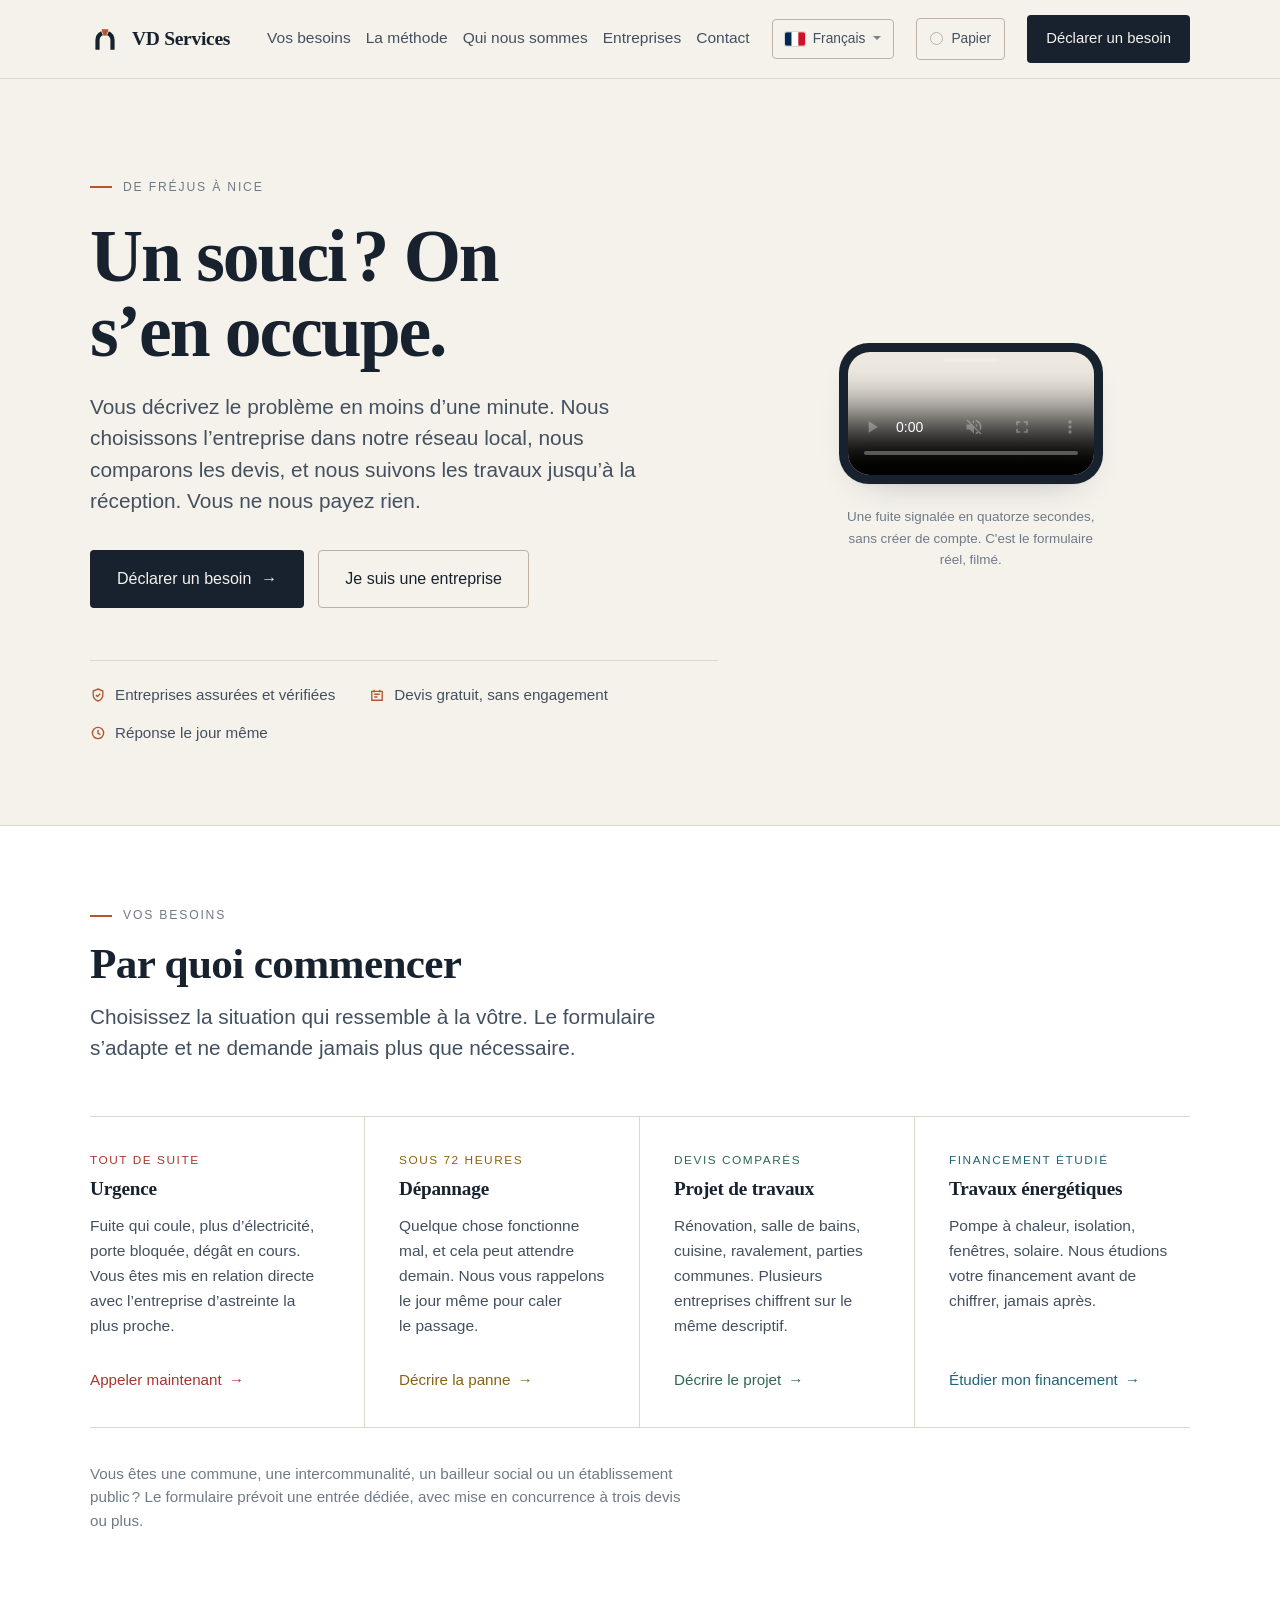
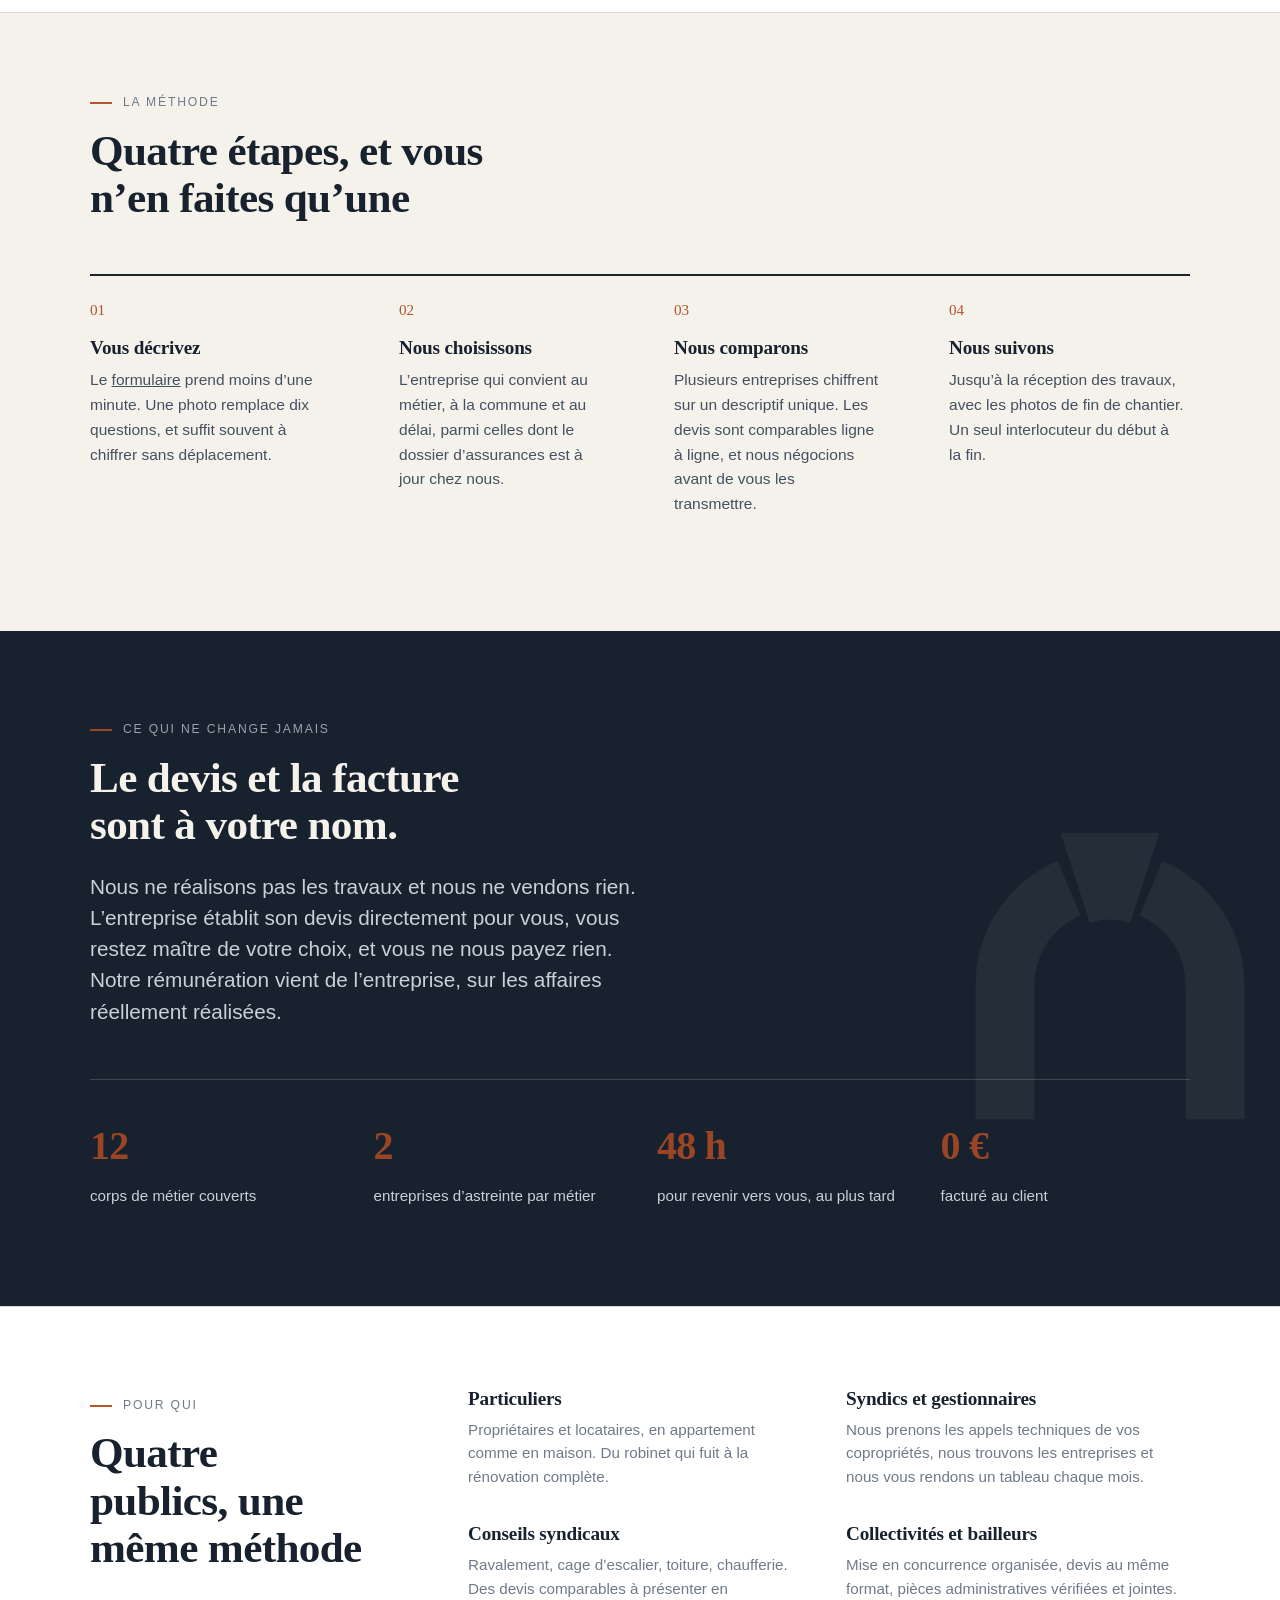
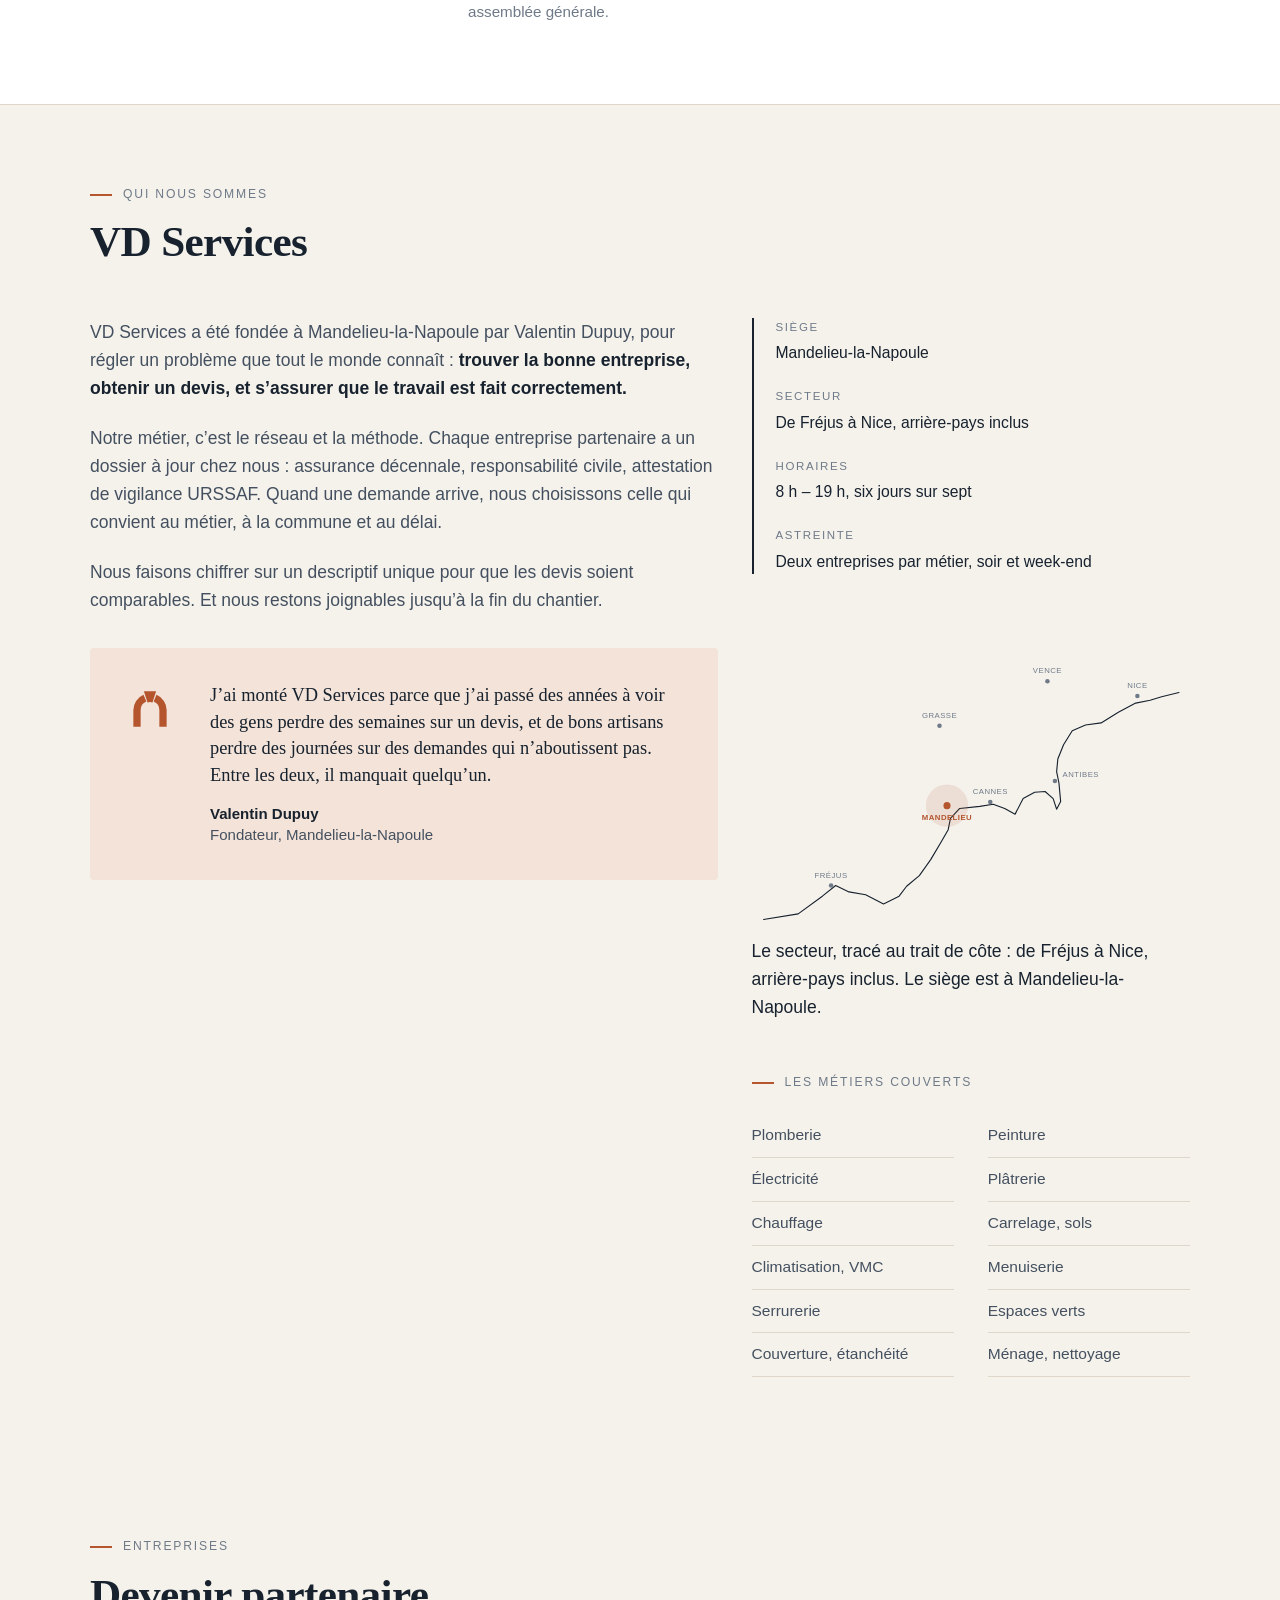
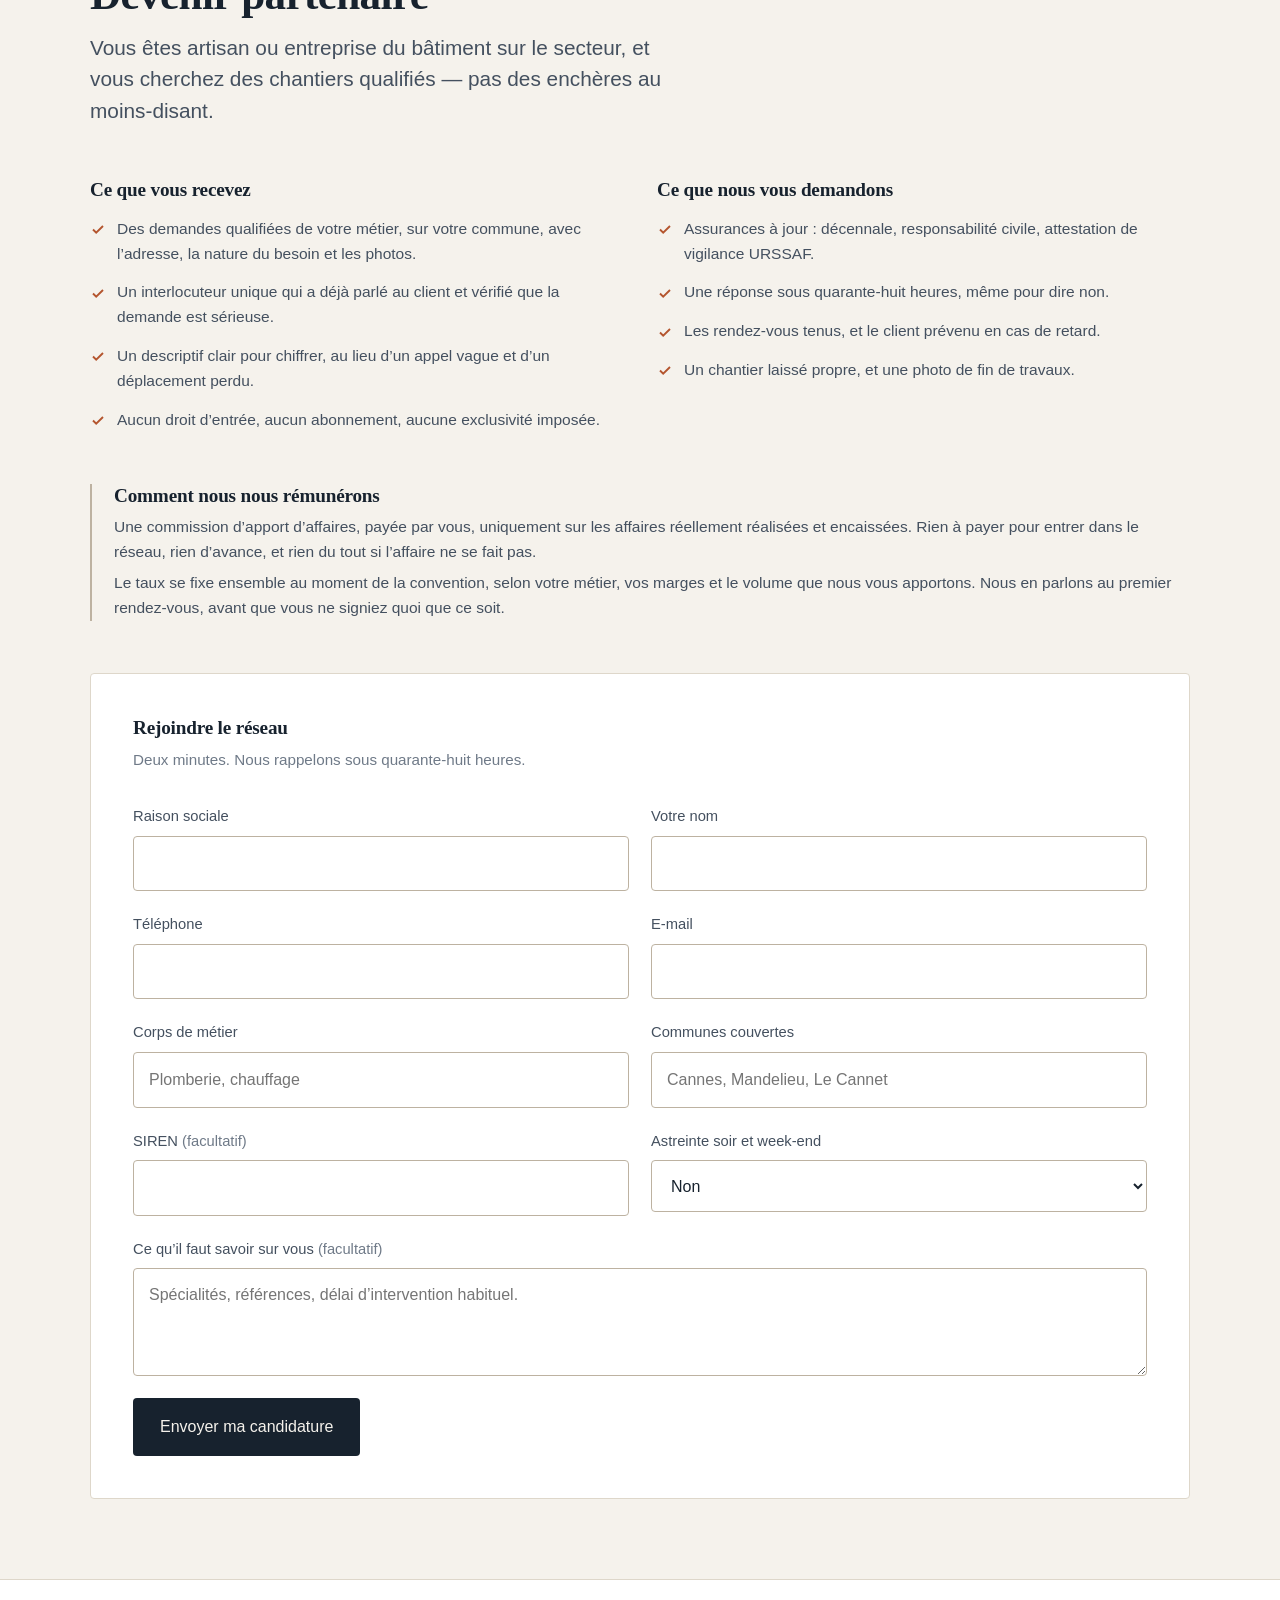
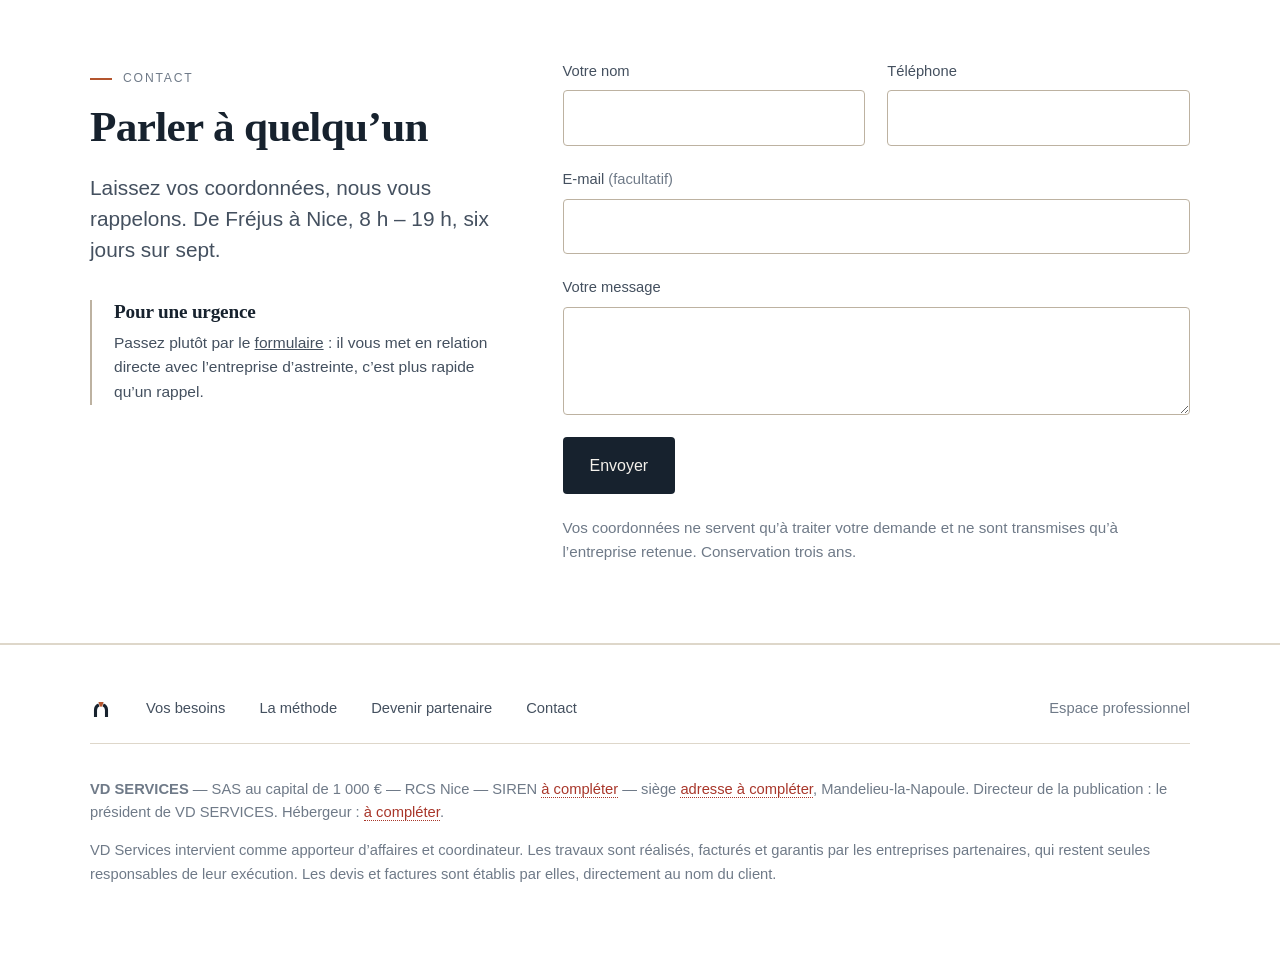
==== commit f8565e68: "« Courtier en travaux » retiré de la page d'accueil Le surtitre du haut dit maintenant « De Fréjus à" ====
--- a/site/index.html
+++ b/site/index.html
@@ -9,7 +9,7 @@
 <meta name="description" content="VD Services, Mandelieu-la-Napoule. Vous décrivez le problème, nous choisissons l’entreprise, nous négocions les devis et nous suivons les travaux. Secteur Fréjus – Nice.">
 <meta name="robots" content="index,follow">
 <meta property="og:title" content="VD Services — un souci ? On s’en occupe.">
-<meta property="og:description" content="Courtier en travaux sur la Côte d’Azur, de Fréjus à Nice.">
+<meta property="og:description" content="Vous décrivez le problème, nous choisissons l’entreprise et nous suivons les travaux. De Fréjus à Nice.">
 <meta property="og:type" content="website">
 <link rel="alternate" hreflang="fr" href="https://vd-services.fr/">
 <link rel="alternate" hreflang="en" href="https://vd-services.fr/en/">
@@ -149,14 +149,24 @@
   .entete{background:color-mix(in srgb,var(--papier) 84%,transparent);backdrop-filter:saturate(1.3) blur(12px)}
 }
 .nav{display:flex;align-items:center;gap:var(--e3);padding-block:15px}
-.marque{display:flex;align-items:center;gap:12px;margin-right:auto;text-decoration:none;min-width:0}
+/* flex:none, et non min-width:0 : un lien retreci sous la largeur de
+   son texte ne coupe pas ce texte, il le laisse deborder par-dessus
+   son voisin. « VD Services » passait ainsi sous « Vos besoins » sur
+   un grand ecran en francais, et sous le drapeau sur un telephone.
+   Ce qui ne tient pas, on le retire franchement plus bas. */
+.marque{display:flex;align-items:center;gap:12px;margin-right:auto;text-decoration:none;flex:none}
 .marque svg{width:30px;height:30px;flex:none;color:var(--encre);transition:color var(--t)}
 .marque b{font-family:var(--serif);font-weight:600;font-size:1.22rem;letter-spacing:-.015em;white-space:nowrap}
 .marque i{display:block;font-style:normal;font-size:.62rem;letter-spacing:.17em;text-transform:uppercase;
   color:var(--encre-3);margin-top:2px;white-space:nowrap}
 @media (min-width:1101px){.marque i{display:none}}
 .marque:hover svg{color:var(--terre)}
-.liens{display:flex;gap:19px;align-items:center}
+/* 15 et non 19 : la rangee francaise depassait de trois pixels. La
+   largeur utile ne depend pas de l’ecran mais du max-width de .wrap,
+   donc le depassement etait le meme a 1 440 qu’a 1 920 — une media
+   query n’y pouvait rien. Quatre pixels rendus par intervalle donnent
+   la marge qui manquait. */
+.liens{display:flex;gap:15px;align-items:center}
 .liens a{font-size:.97rem;color:var(--encre-2);text-decoration:none;position:relative;padding-block:5px;
   white-space:nowrap}
 .liens a::after{content:"";position:absolute;left:0;right:100%;bottom:0;height:1.5px;background:var(--terre);
@@ -183,7 +193,24 @@
   .liens{display:none} .menu{display:block} .entete .wrap{position:relative}
   #cta-haut{display:none}
 }
-@media (max-width:560px){.marque i{display:none}}
+/* Sous 560 px, les quatre elements de l’en-tete ne tiennent plus cote
+   a cote. On retire dans l’ordre de ce que ca coute : le mot « Menu »
+   d’abord, car trois barres se lisent sans legende (le lecteur d’ecran
+   garde l’intitule par aria-label) ; puis, sous 400 px, le nom de la
+   marque, dont le dessin reste cliquable et reconnaissable.
+   Le selecteur de langue, lui, ne bouge pas : sur cette cote, c’est
+   justement le visiteur etranger sur son telephone qui en a besoin. */
+@media (max-width:560px){
+  .marque i{display:none}
+  .entete .wrap{gap:14px}
+  .menu summary .nom{display:none}
+  .menu summary{gap:0;padding:11px 13px}
+}
+/* 370 et non 400 : a 390 px — la largeur d’iPhone la plus repandue —
+   le nom tient avec vingt-sept pixels de reste une fois le mot
+   « Menu » retire. Il ne disparait qu’en dessous, ou il ne tient
+   plus du tout. */
+@media (max-width:370px){.marque b{display:none}}
 
 /* ----- le choix de la langue -----
    Des drapeaux dessines, pas des emojis : sous Windows, les emojis de
@@ -460,7 +487,7 @@
     </button>
     <a class="btn sm" id="cta-haut" href="#besoins">Déclarer un besoin</a>
     <details class="menu">
-      <summary aria-label="Ouvrir le menu"><i></i>Menu</summary>
+      <summary aria-label="Ouvrir le menu"><i></i><span class="nom">Menu</span></summary>
       <nav class="panneau">
         <a class="btn" id="cta-menu" href="#besoins">Déclarer un besoin</a>
         <a href="#besoins">Vos besoins</a>
@@ -478,7 +505,7 @@
   <section class="hero">
     <div class="wrap grille">
       <div class="sept">
-        <span class="oeil">Courtier en travaux · de Fréjus à Nice</span>
+        <span class="oeil">De Fréjus à Nice</span>
         <h1>Un souci ? On s’en occupe.</h1>
         <p class="chapeau">Vous décrivez le problème en moins d’une minute. Nous choisissons
           l’entreprise dans notre réseau local, nous comparons les devis, et nous suivons les
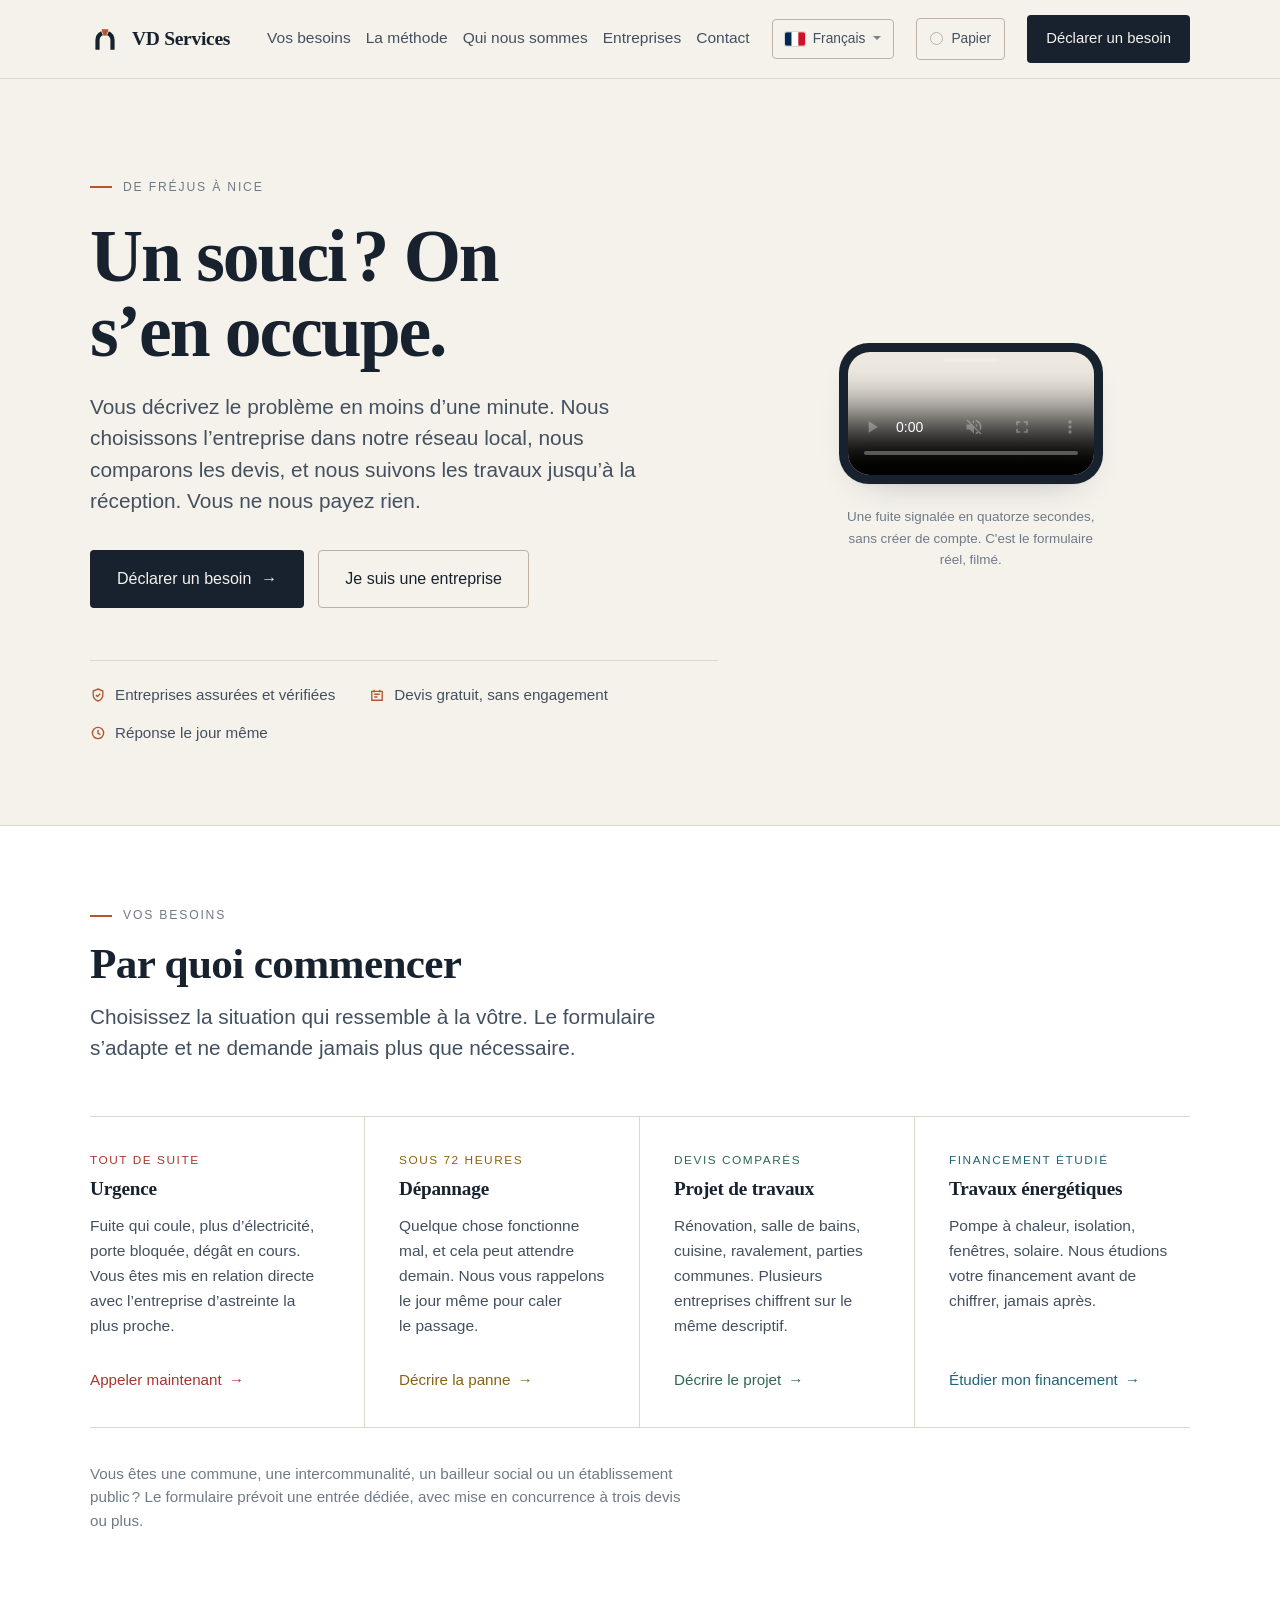
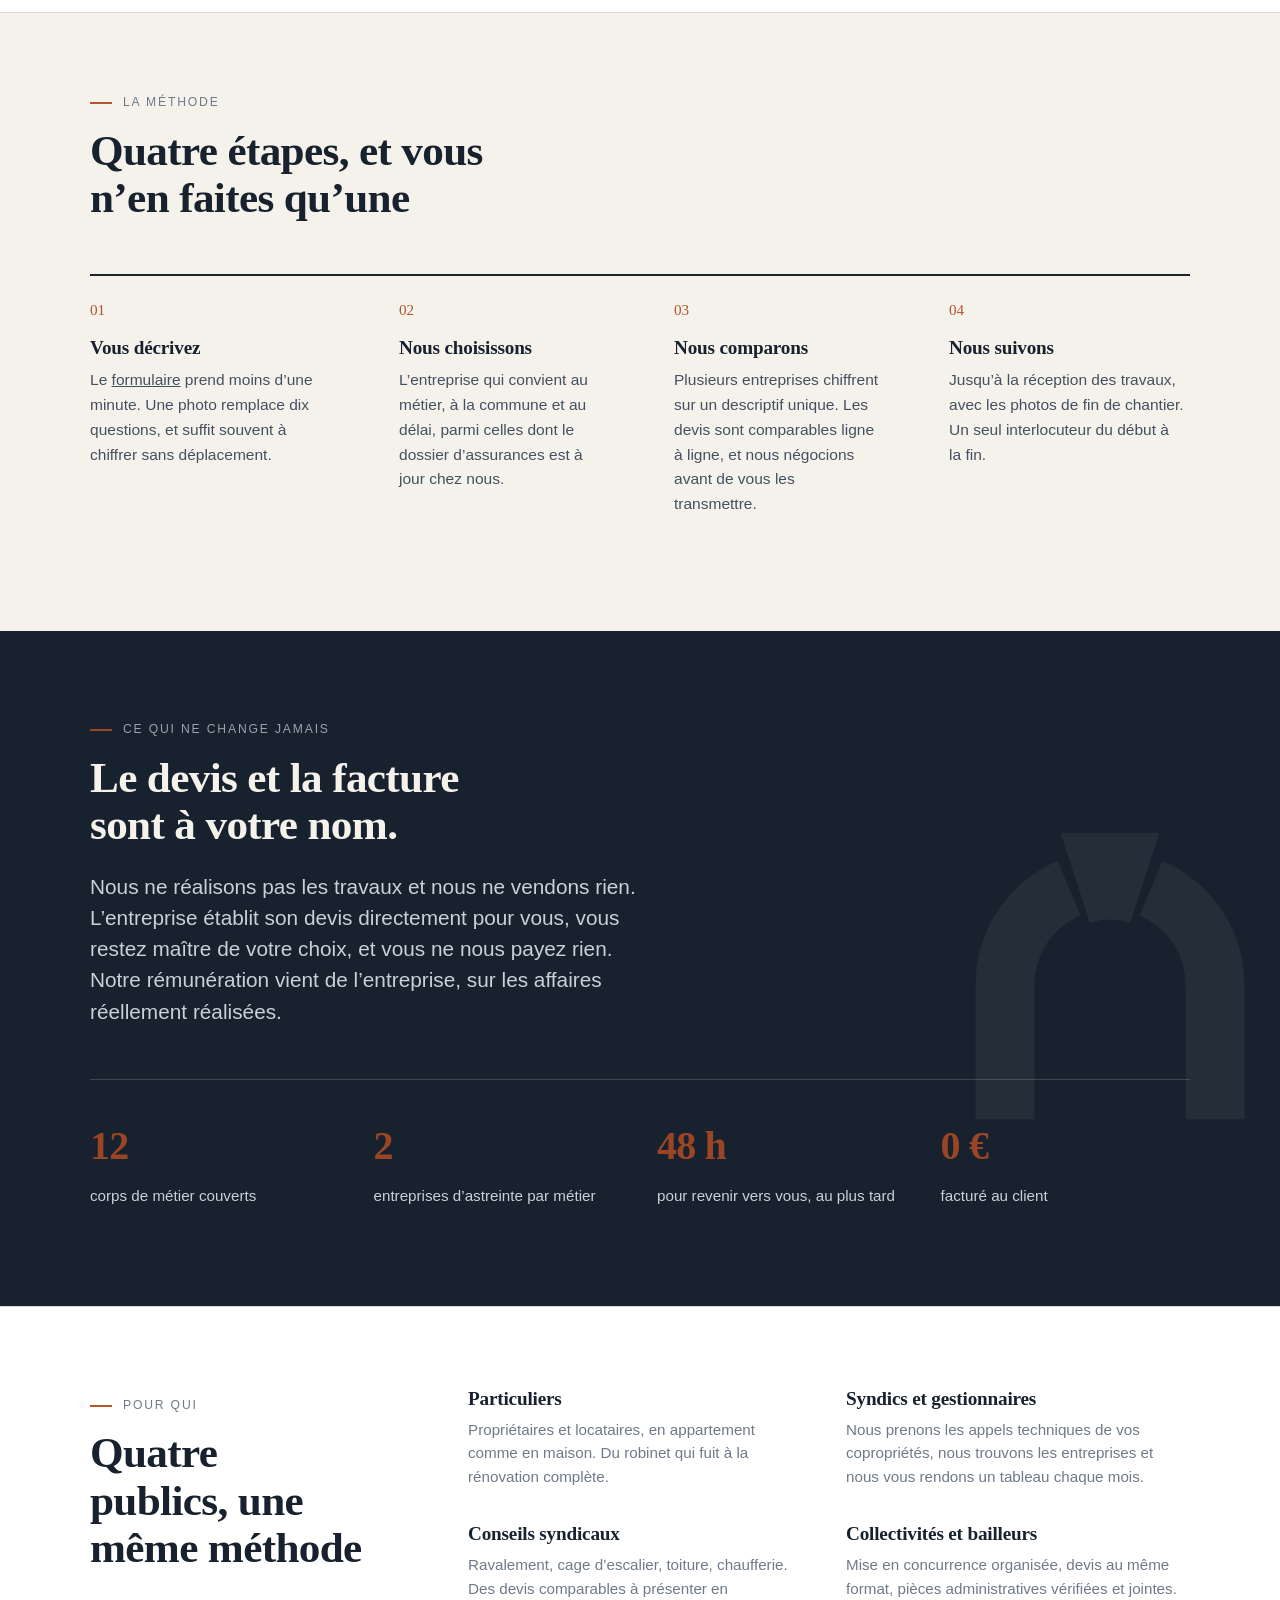
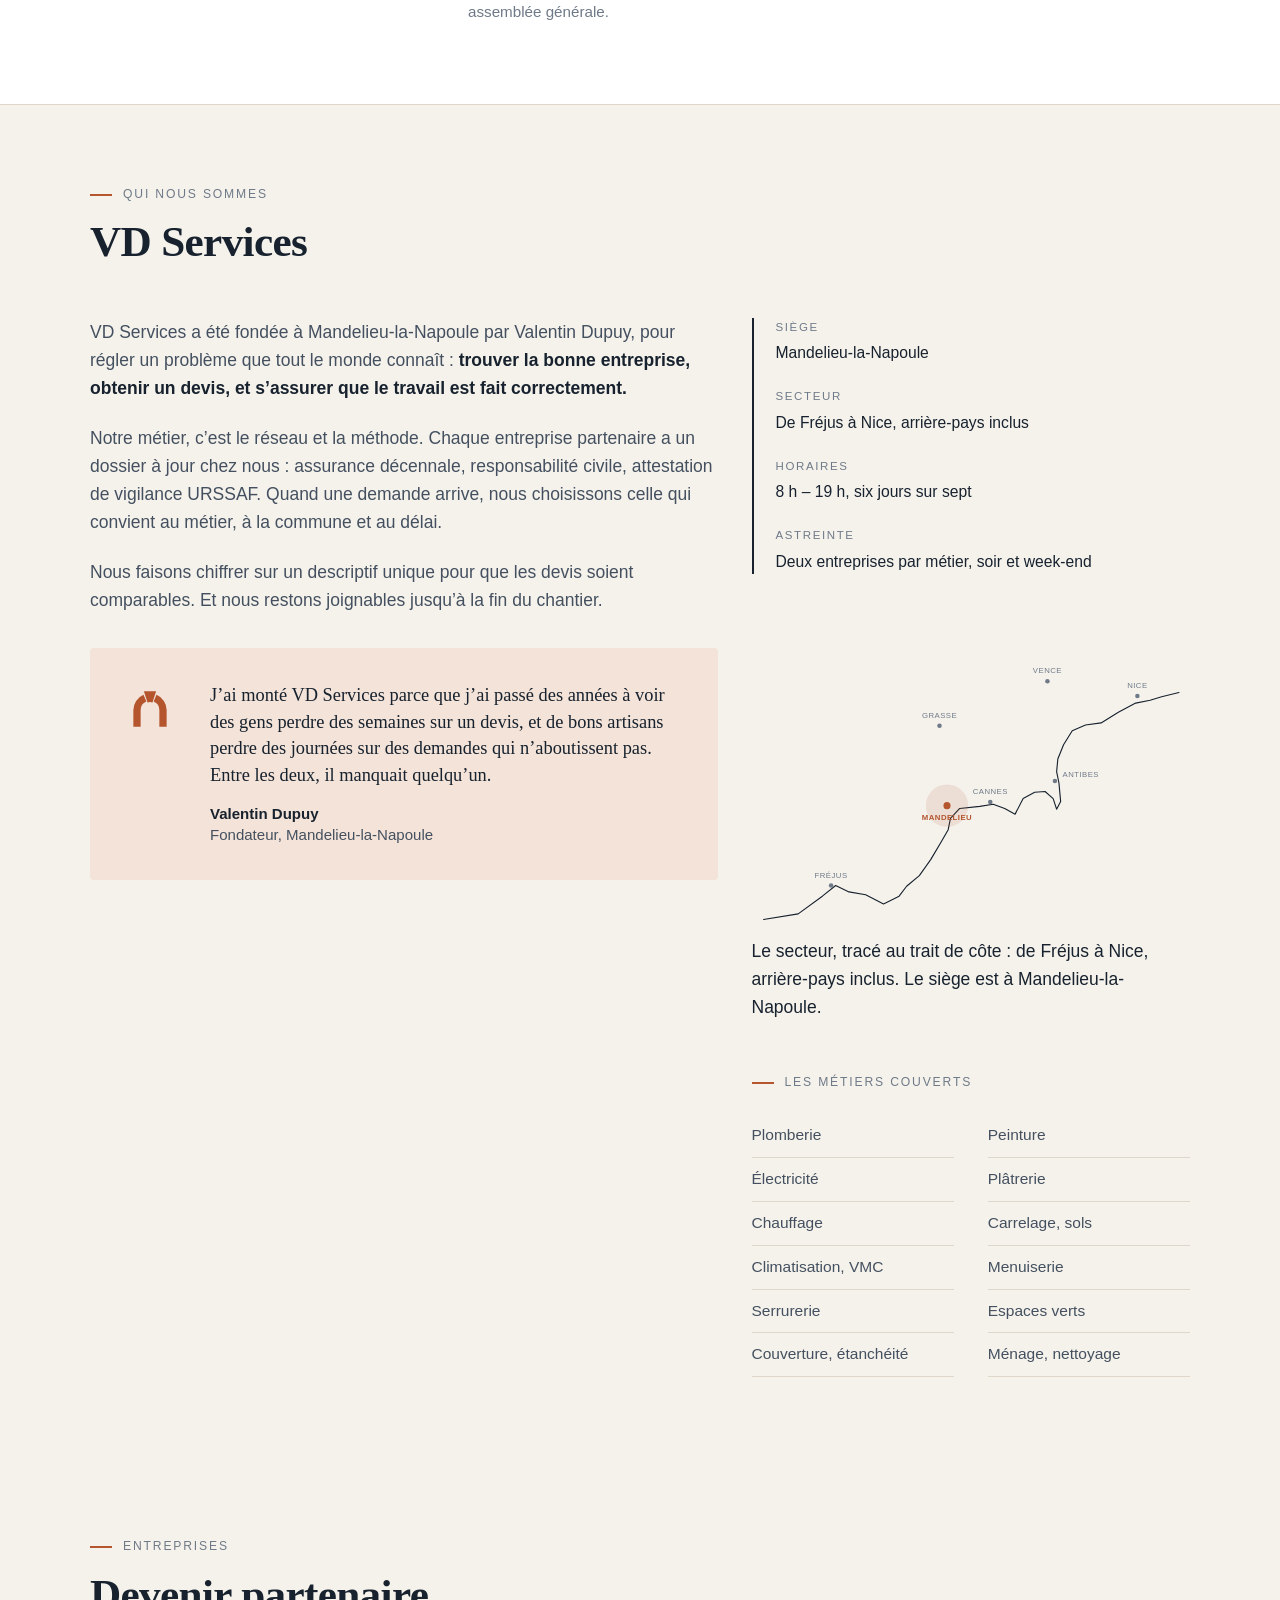
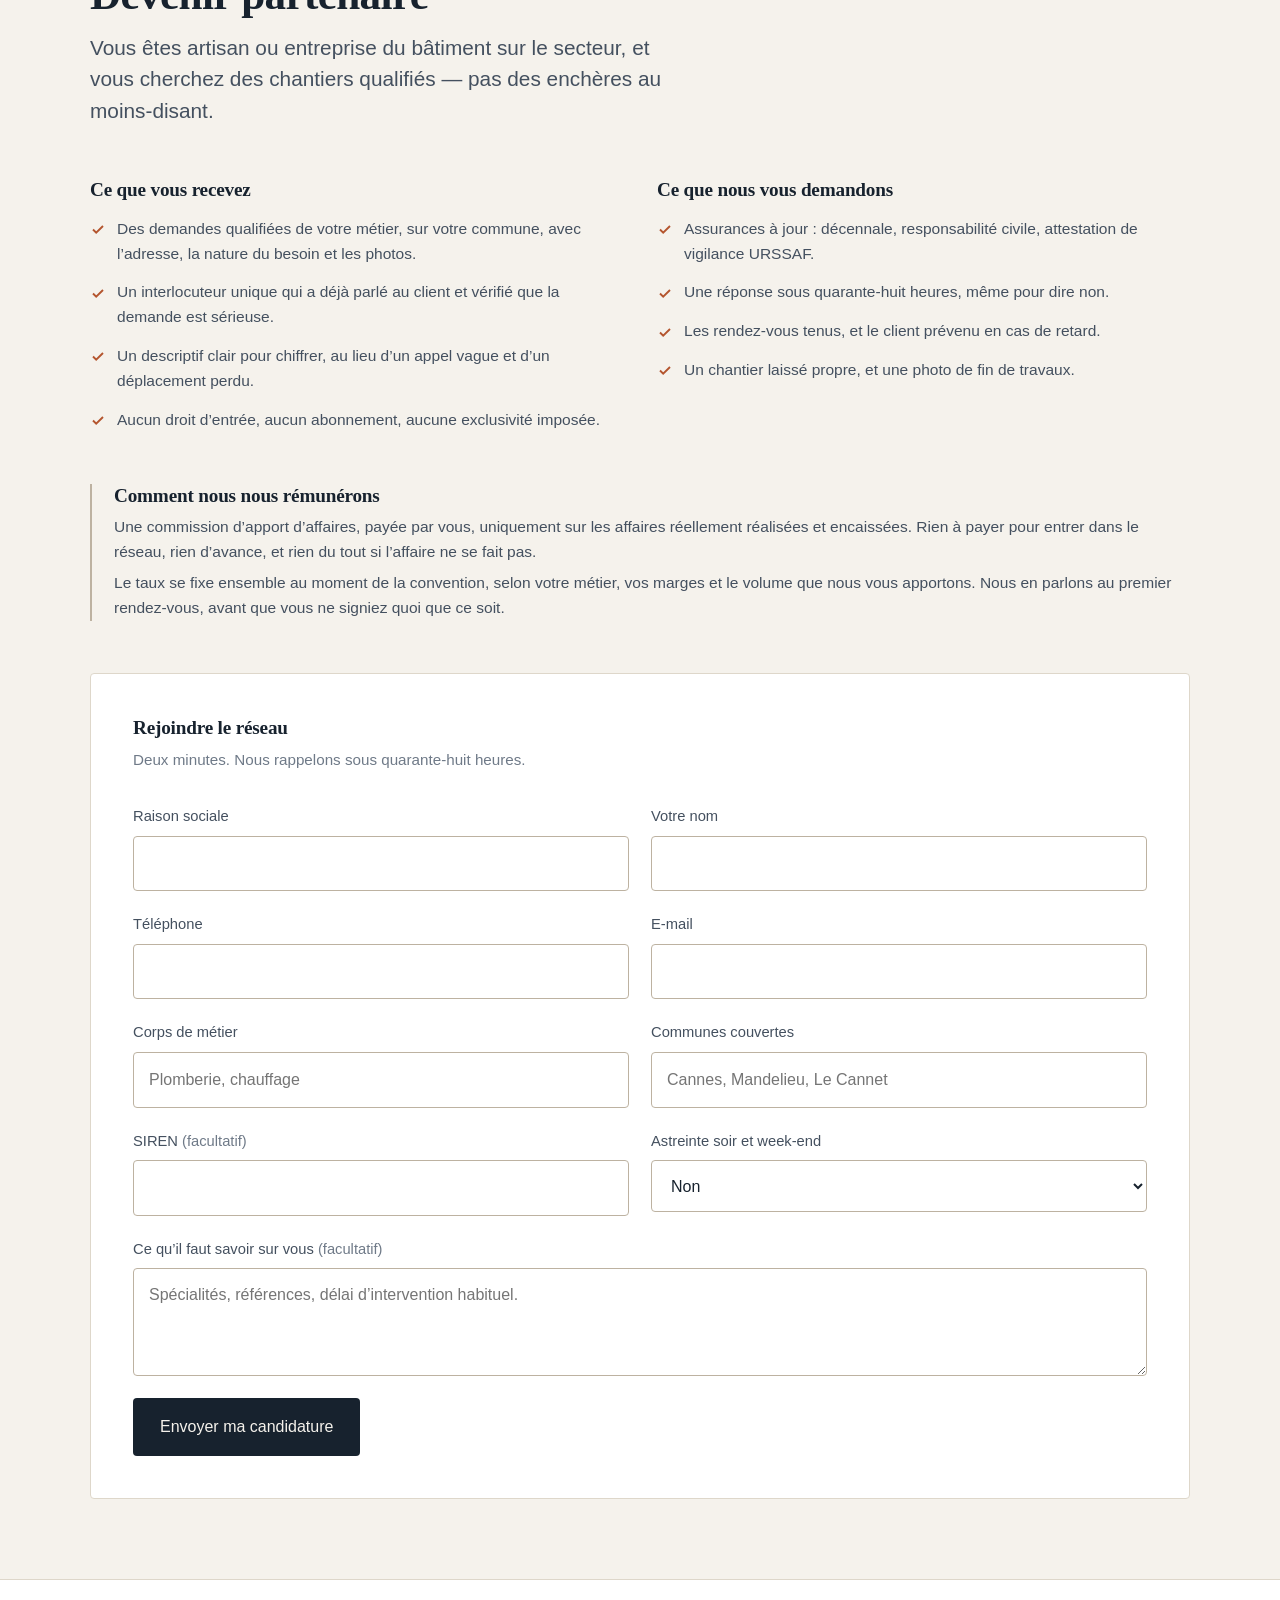
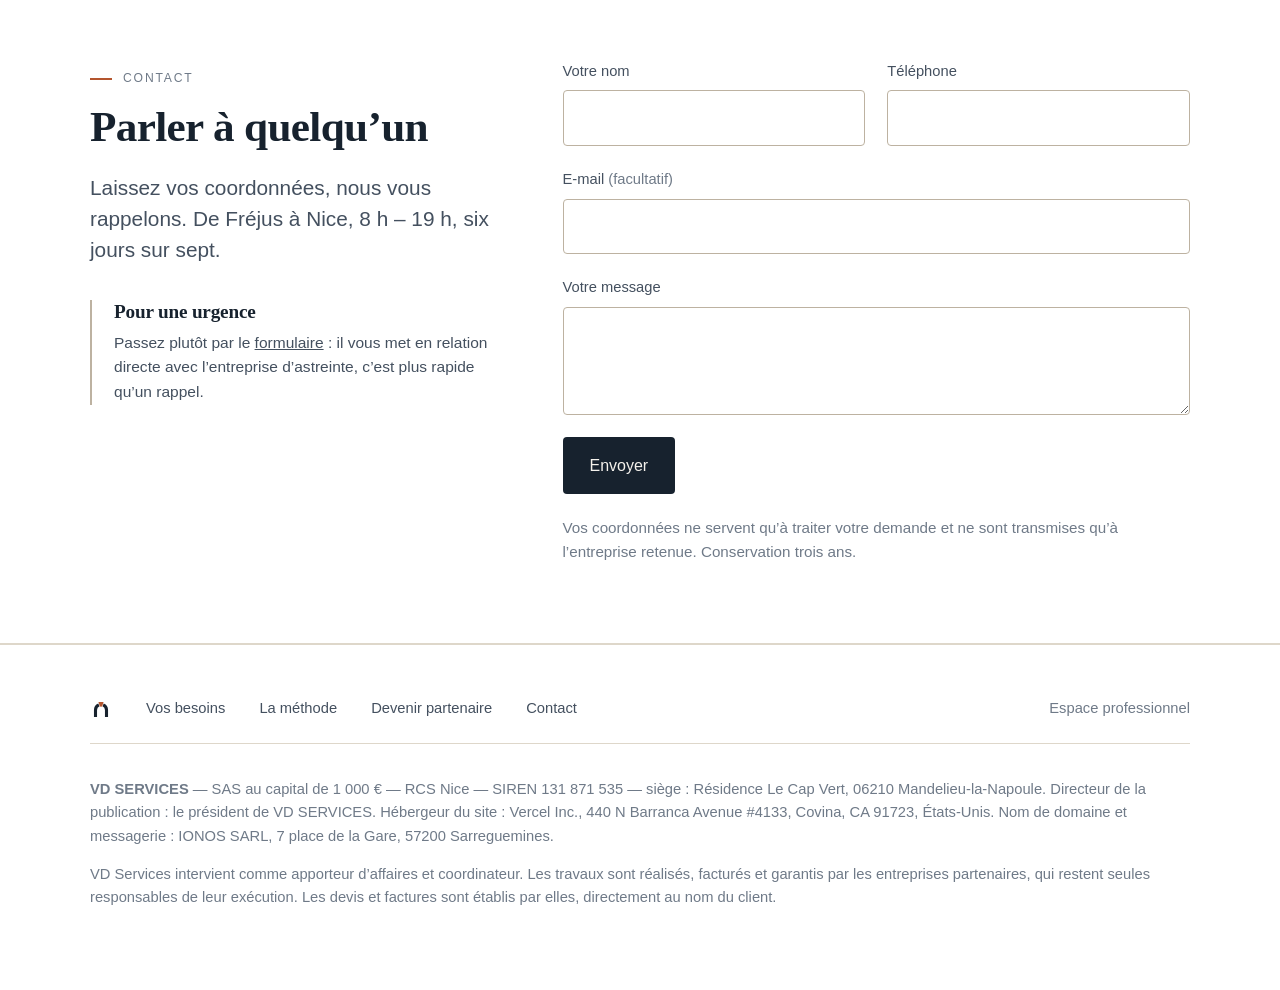
==== commit df57bd0f: "Mentions légales complétées SIREN 131 871 535, siège : Résidence Le Cap Vert, 06210 Mandelieu-la-Nap" ====
--- a/site/index.html
+++ b/site/index.html
@@ -12,7 +12,7 @@
 <meta property="og:description" content="Vous décrivez le problème, nous choisissons l’entreprise et nous suivons les travaux. De Fréjus à Nice.">
 <meta property="og:type" content="website">
 <link rel="alternate" hreflang="fr" href="https://vd-services.fr/">
-<link rel="alternate" hreflang="en" href="https://vd-services.fr/en/">
+<link rel="alternate" hreflang="en" href="https://vd-services.fr/en">
 <link rel="alternate" hreflang="x-default" href="https://vd-services.fr/">
 <title>VD Services</title>
 <link rel="preload" href="/polices/inter-latin.woff2" as="font" type="font/woff2" crossorigin>
@@ -427,7 +427,6 @@
   padding:clamp(24px,3.5vw,42px)}
 
 /* ----- pied ---------------------------------------------------------------------- */
-.acompleter{color:var(--urg);border-bottom:1px dotted var(--urg)}
 footer{background:var(--blanc);border-top:1px solid var(--ligne);padding-block:var(--e5) var(--e6);
   font-size:.92rem;color:var(--encre-3);line-height:1.6}
 footer .fl{display:flex;flex-wrap:wrap;gap:var(--e2) var(--e4);margin-bottom:var(--e4);
@@ -478,7 +477,7 @@
       <div class="choix">
         <a href="/" hreflang="fr" aria-current="true">
           <svg class="drapeau" viewBox="0 0 60 40" aria-hidden="true"><rect width="20" height="40" fill="#002654"/><rect x="20" width="20" height="40" fill="#fff"/><rect x="40" width="20" height="40" fill="#CE1126"/></svg>Français</a>
-        <a href="/en/" hreflang="en" aria-current="false">
+        <a href="/en" hreflang="en" aria-current="false">
           <svg class="drapeau" viewBox="0 0 60 40" aria-hidden="true"><rect width="60" height="40" fill="#012169"/><path d="M0 0 60 40M60 0 0 40" stroke="#fff" stroke-width="8"/><path d="M0 0 60 40M60 0 0 40" stroke="#C8102E" stroke-width="4"/><path d="M30 0V40M0 20H60" stroke="#fff" stroke-width="13"/><path d="M30 0V40M0 20H60" stroke="#C8102E" stroke-width="8"/></svg>English</a>
       </div>
     </details>
@@ -853,7 +852,7 @@
            dicter une adresse au telephone. -->
       <a href="/app" class="interne">Espace professionnel</a>
     </div>
-    <p><strong>VD SERVICES</strong> — SAS au capital de 1 000 € — RCS Nice — SIREN <span class="acompleter">à compléter</span> — siège <span class="acompleter">adresse à compléter</span>, Mandelieu-la-Napoule. Directeur de la publication : le président de VD SERVICES. Hébergeur : <span class="acompleter">à compléter</span>.</p>
+    <p><strong>VD SERVICES</strong> — SAS au capital de 1 000 € — RCS Nice — SIREN 131 871 535 — siège : Résidence Le Cap Vert, 06210 Mandelieu-la-Napoule. Directeur de la publication : le président de VD SERVICES. Hébergeur du site : Vercel Inc., 440 N Barranca Avenue #4133, Covina, CA 91723, États-Unis. Nom de domaine et messagerie : IONOS SARL, 7 place de la Gare, 57200 Sarreguemines.</p>
     <p>VD Services intervient comme apporteur d’affaires et coordinateur. Les travaux sont réalisés, facturés et garantis par les entreprises partenaires, qui restent seules responsables de leur exécution. Les devis et factures sont établis par elles, directement au nom du client.</p>
   </div>
 </footer>
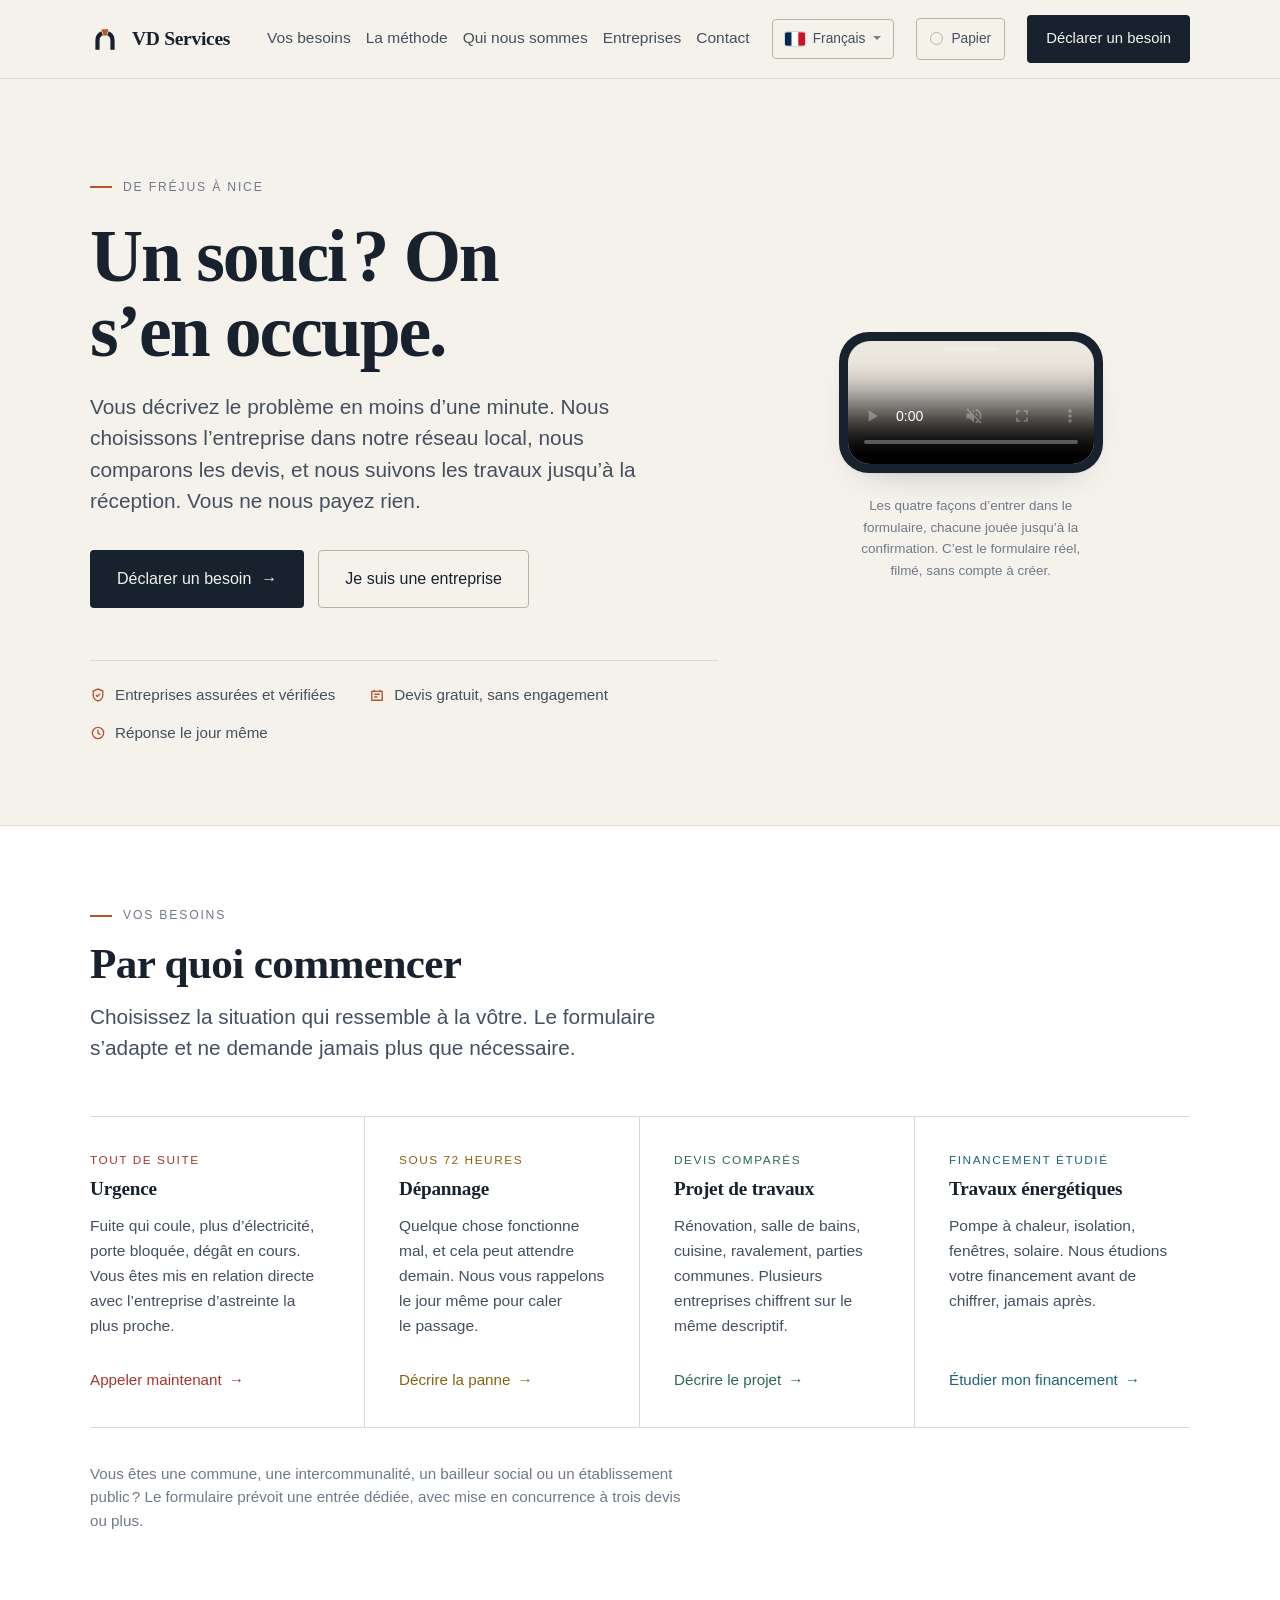
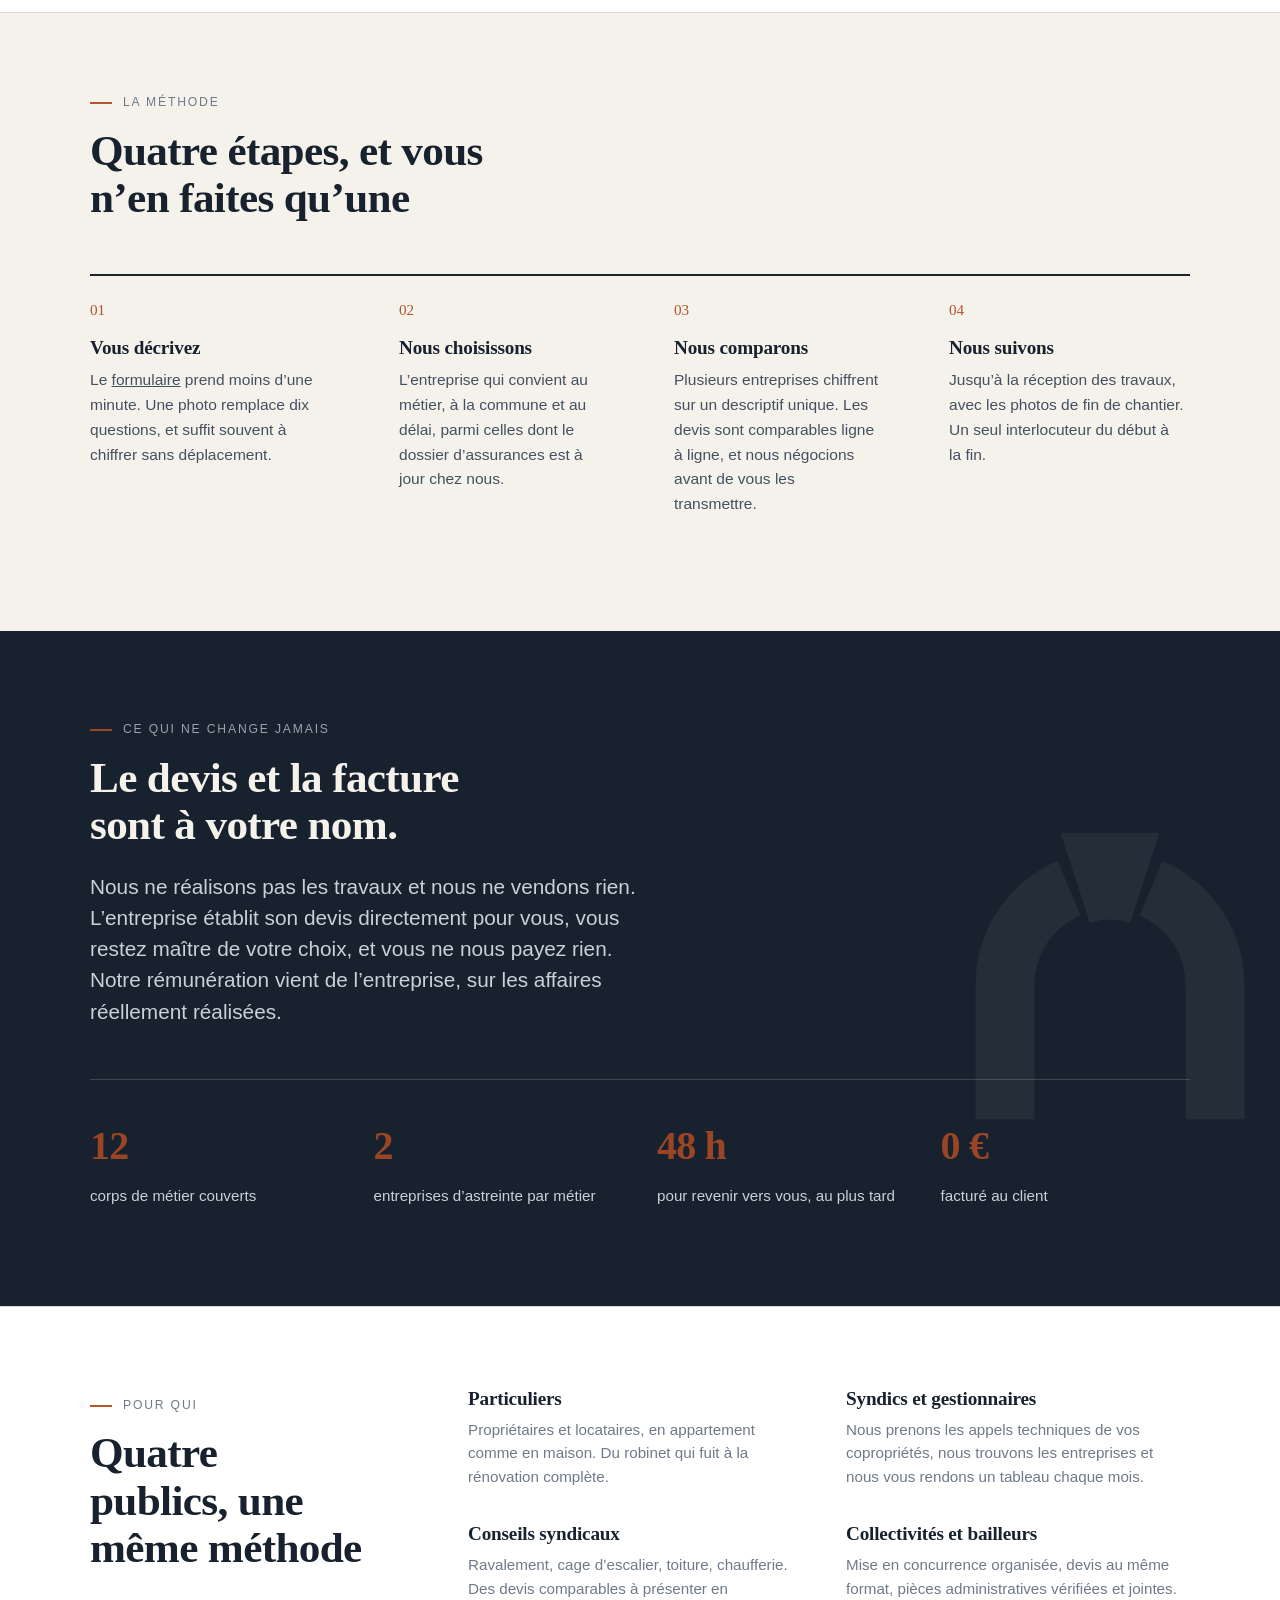
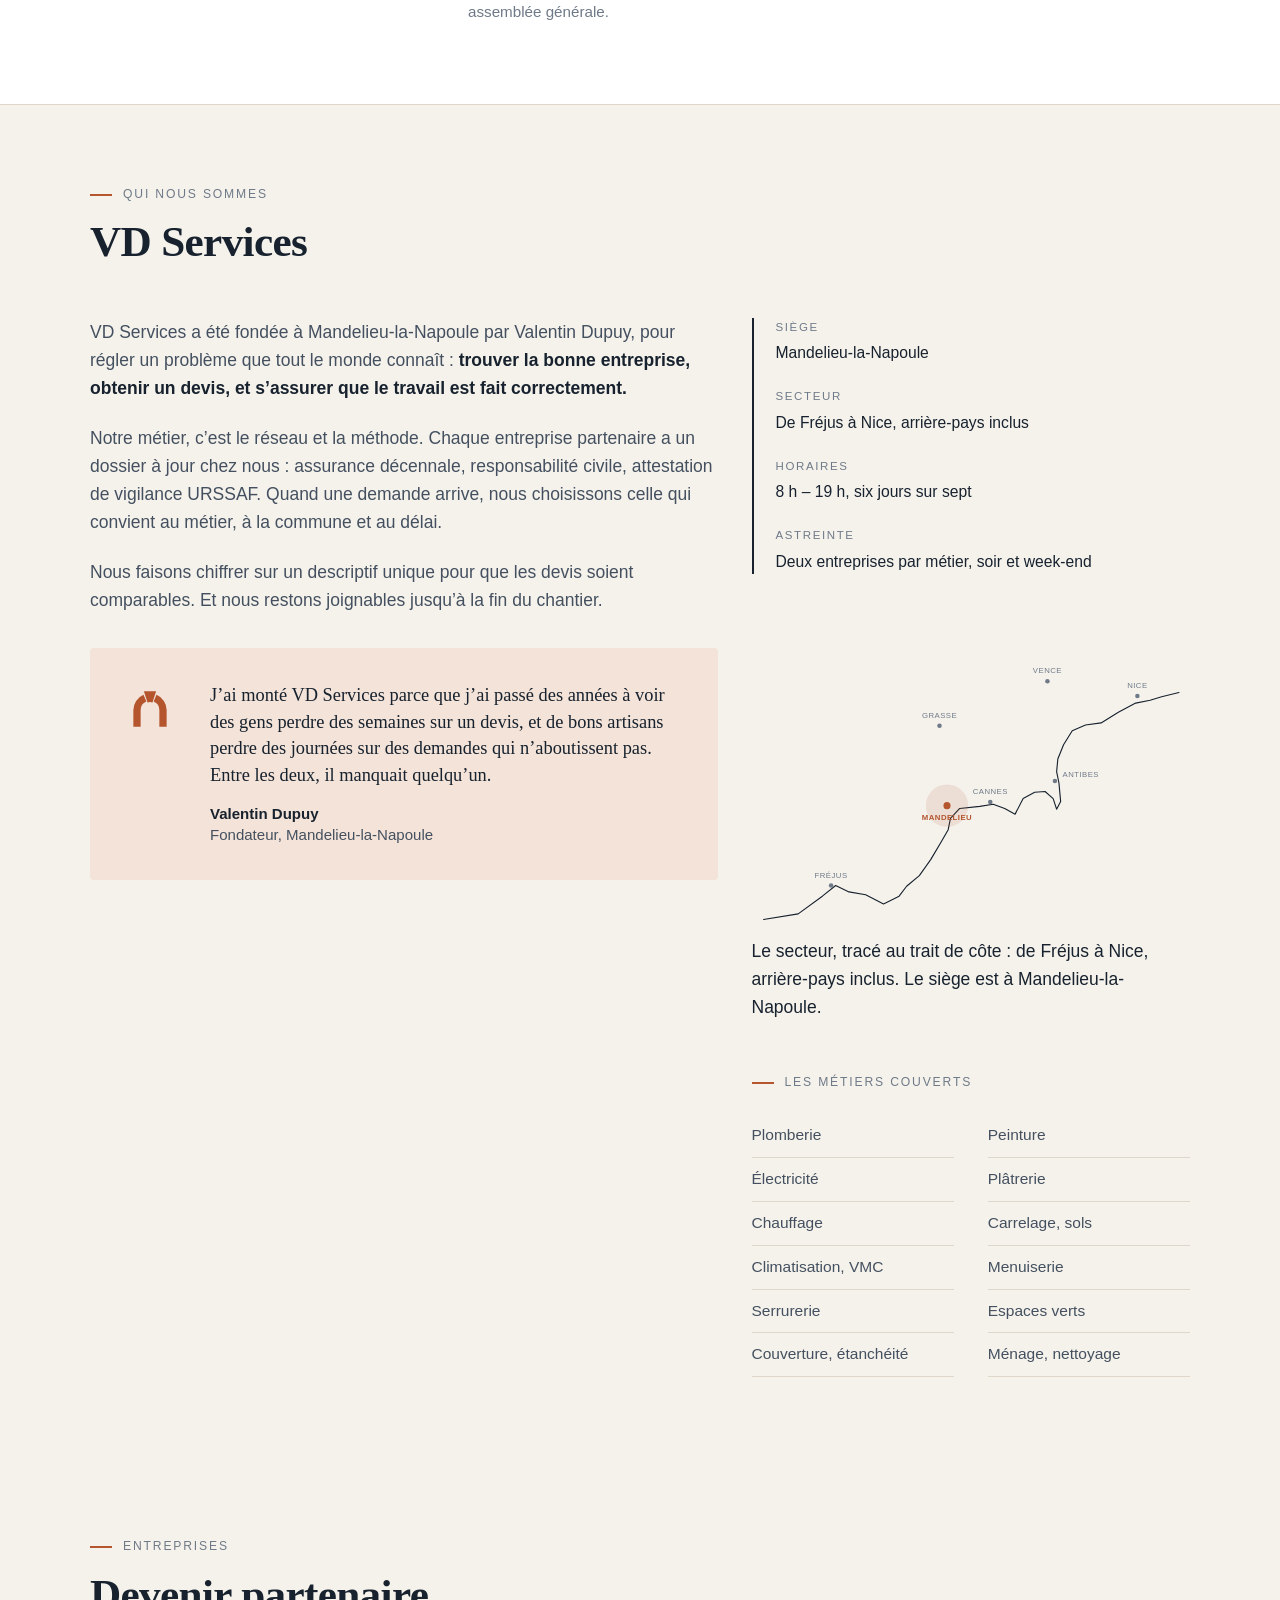
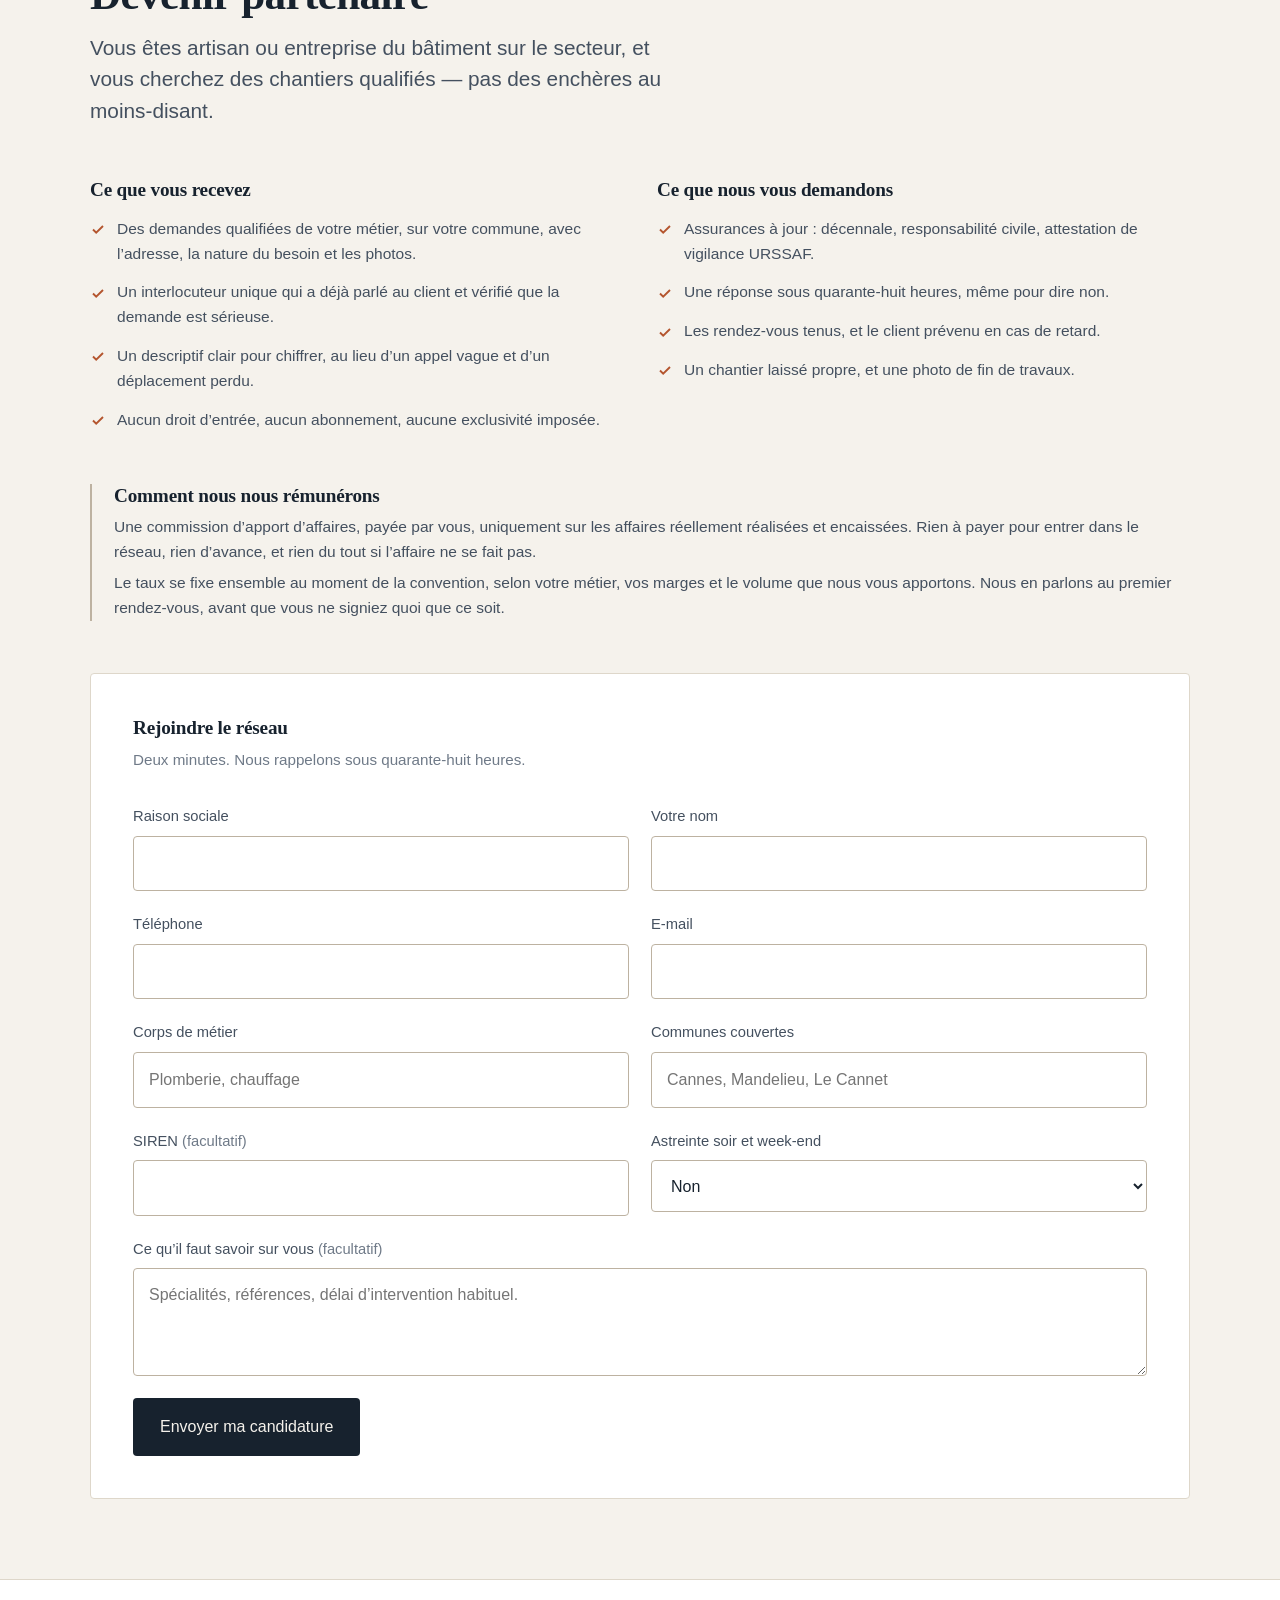
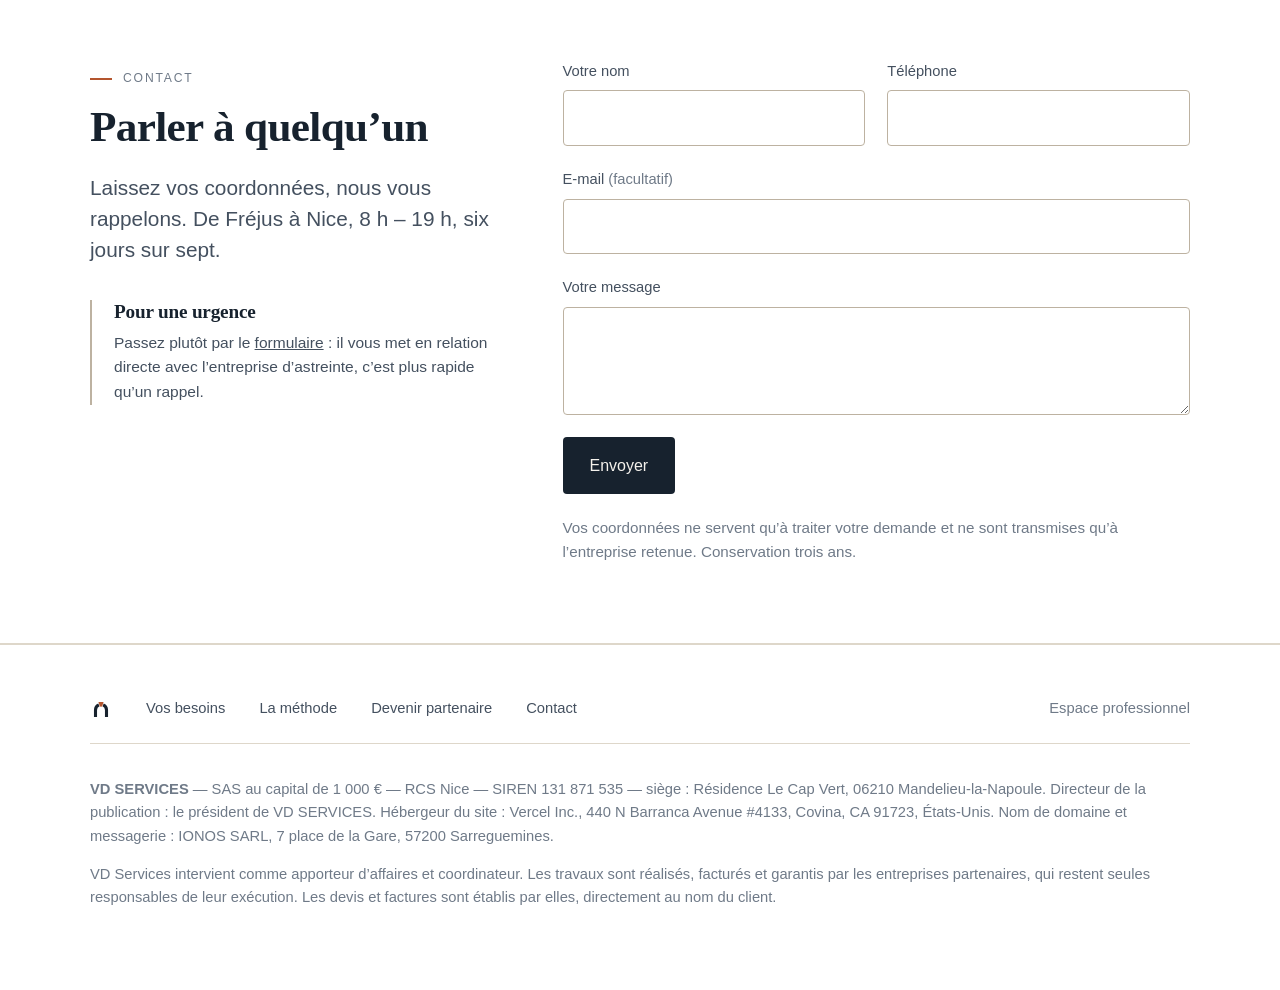
==== commit 30241537: "La démonstration montre les quatre parcours, légendée 68 secondes au lieu de 14, dix images par seco" ====
--- a/site/index.html
+++ b/site/index.html
@@ -528,8 +528,8 @@
             <source src="/video/formulaire.mp4" type="video/mp4">
           </video>
         </div>
-        <figcaption>Une fuite signalée en quatorze secondes, sans créer de compte.
-          C'est le formulaire réel, filmé.</figcaption>
+        <figcaption>Les quatre façons d’entrer dans le formulaire, chacune jouée
+          jusqu’à la confirmation. C’est le formulaire réel, filmé, sans compte à créer.</figcaption>
       </figure>
     </div>
   </section>
